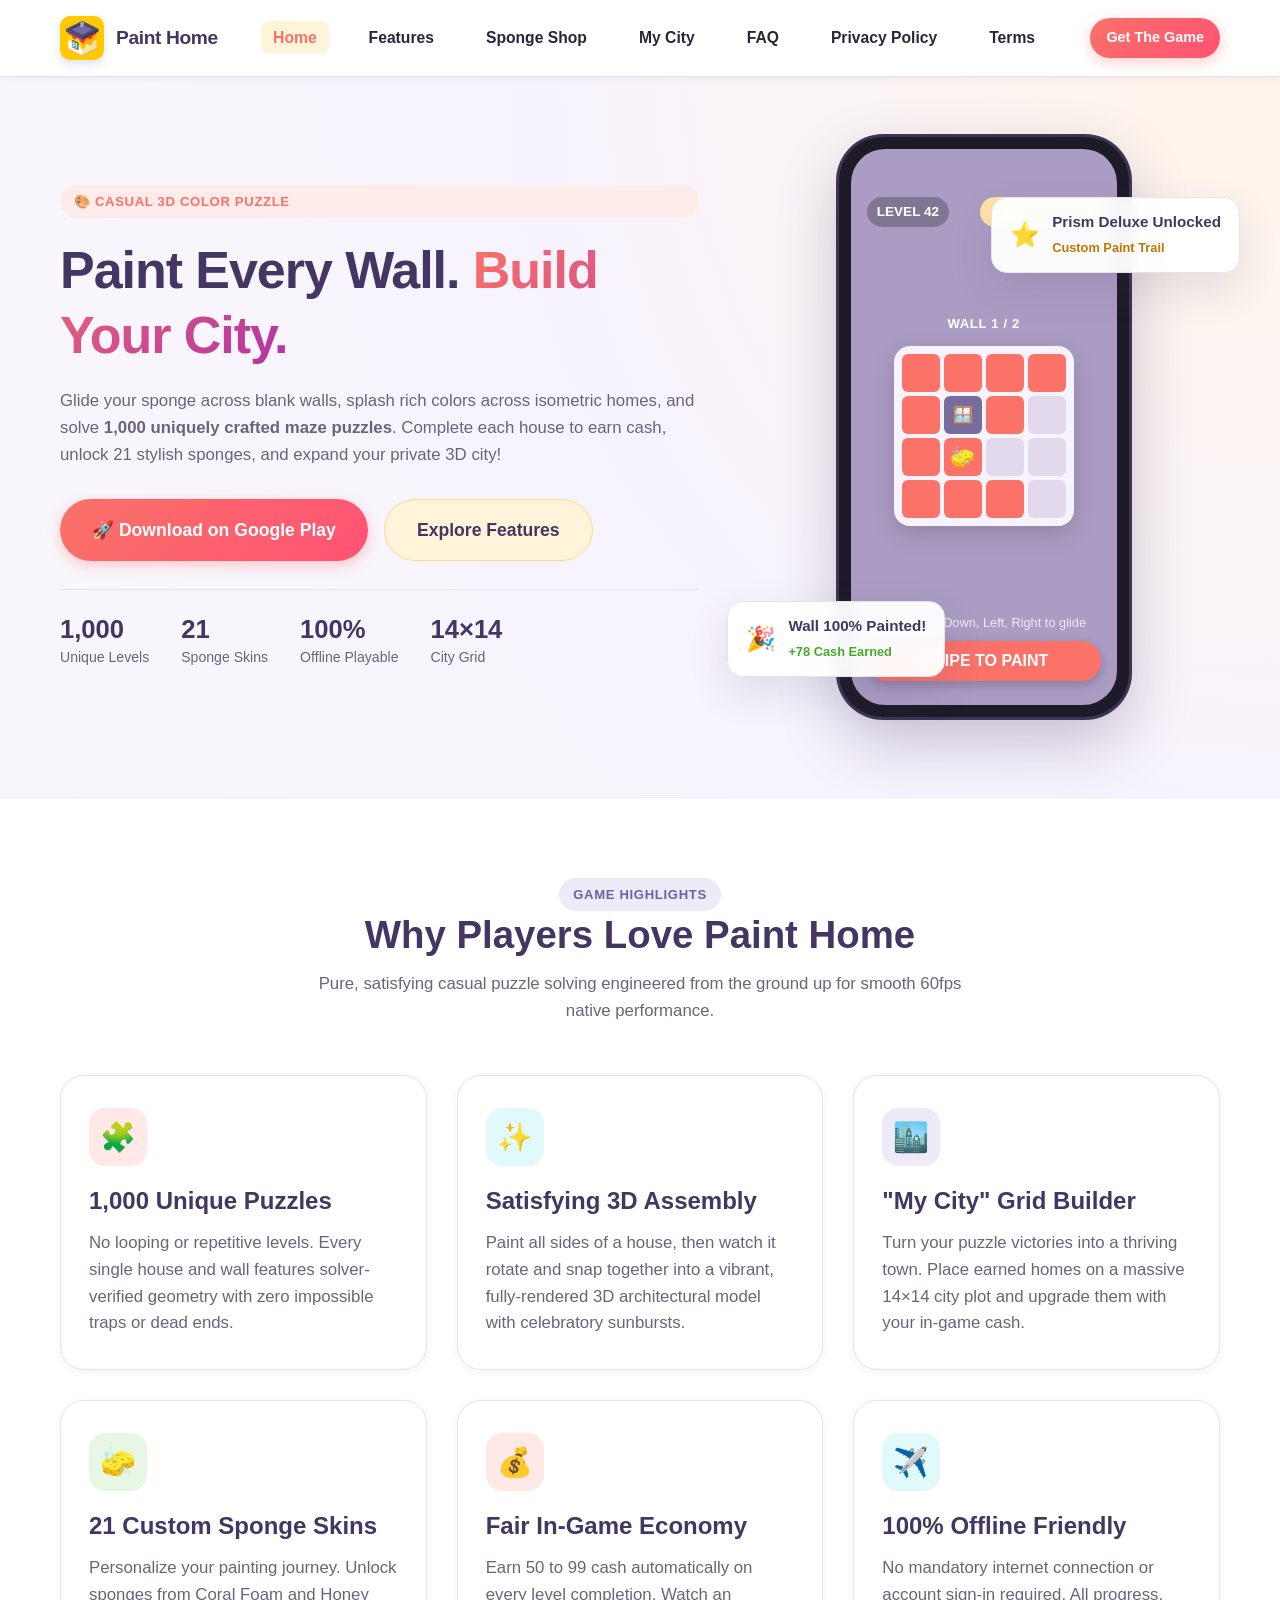
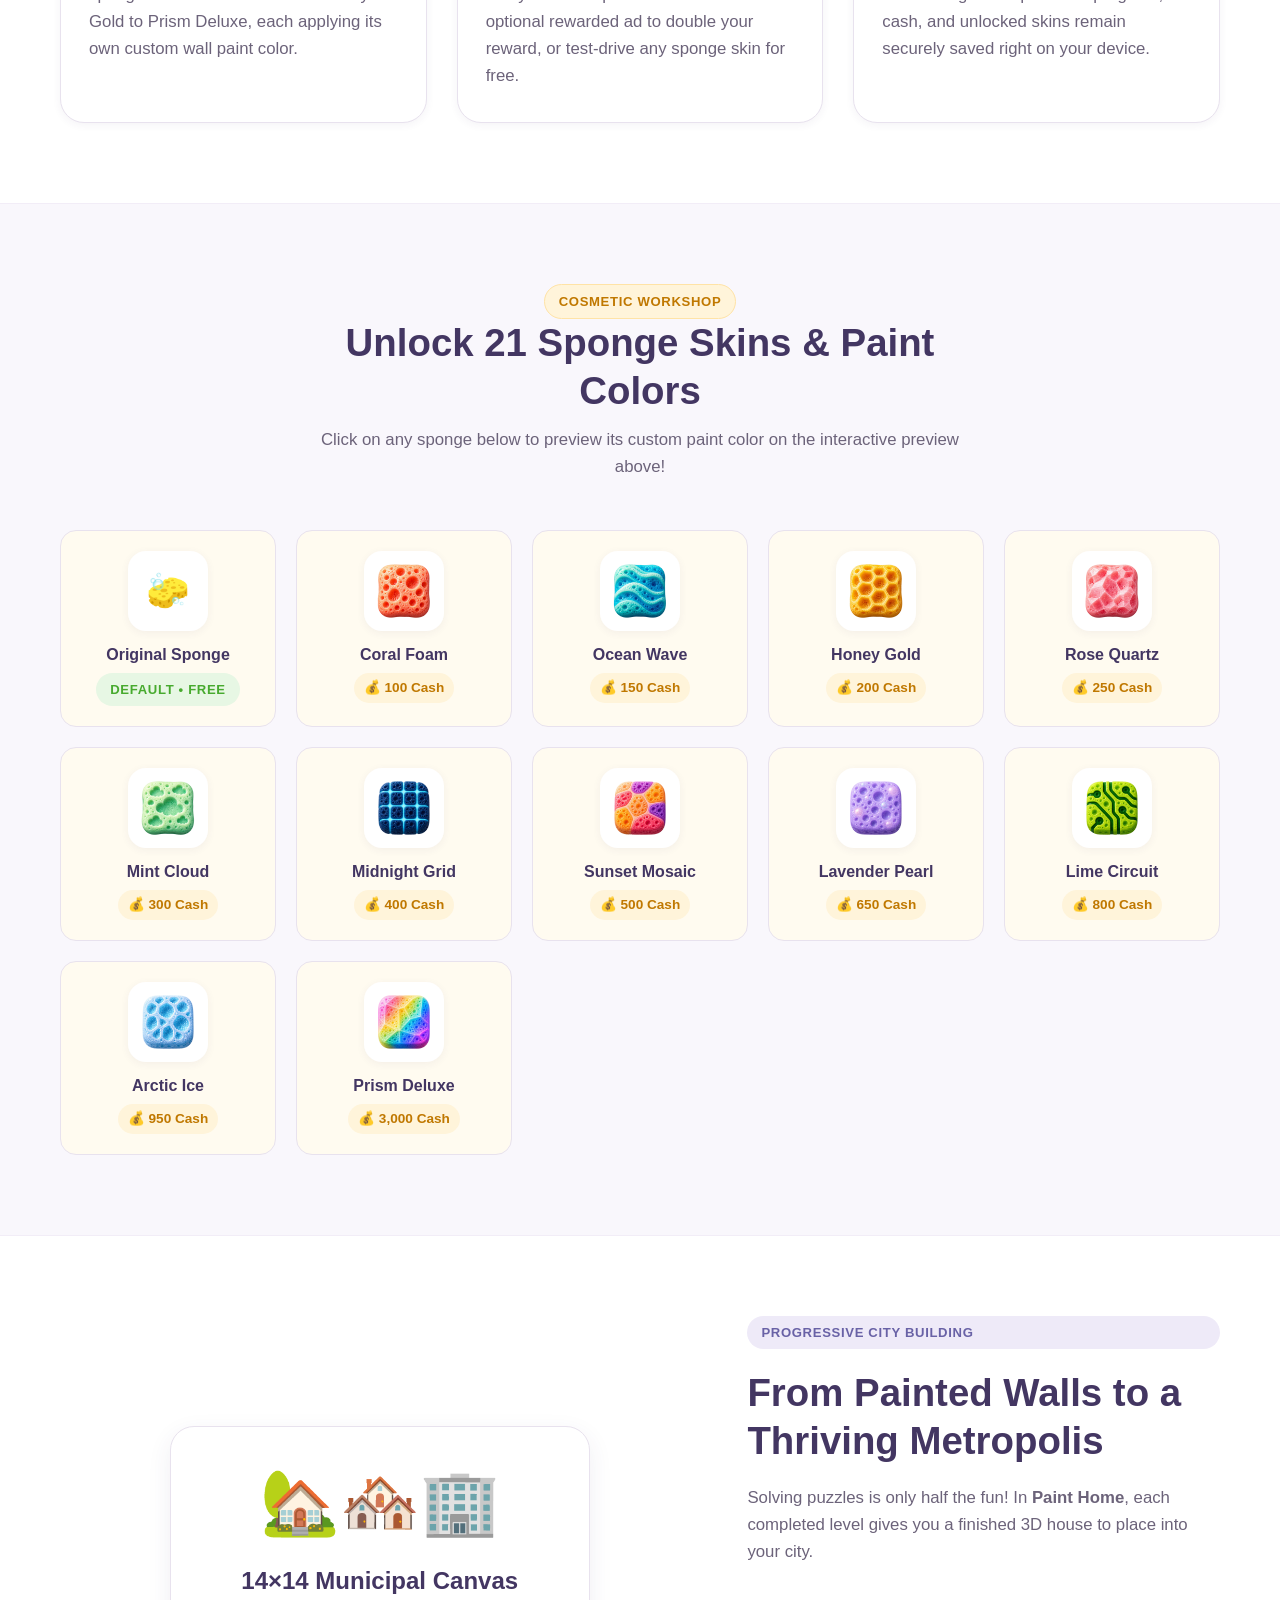
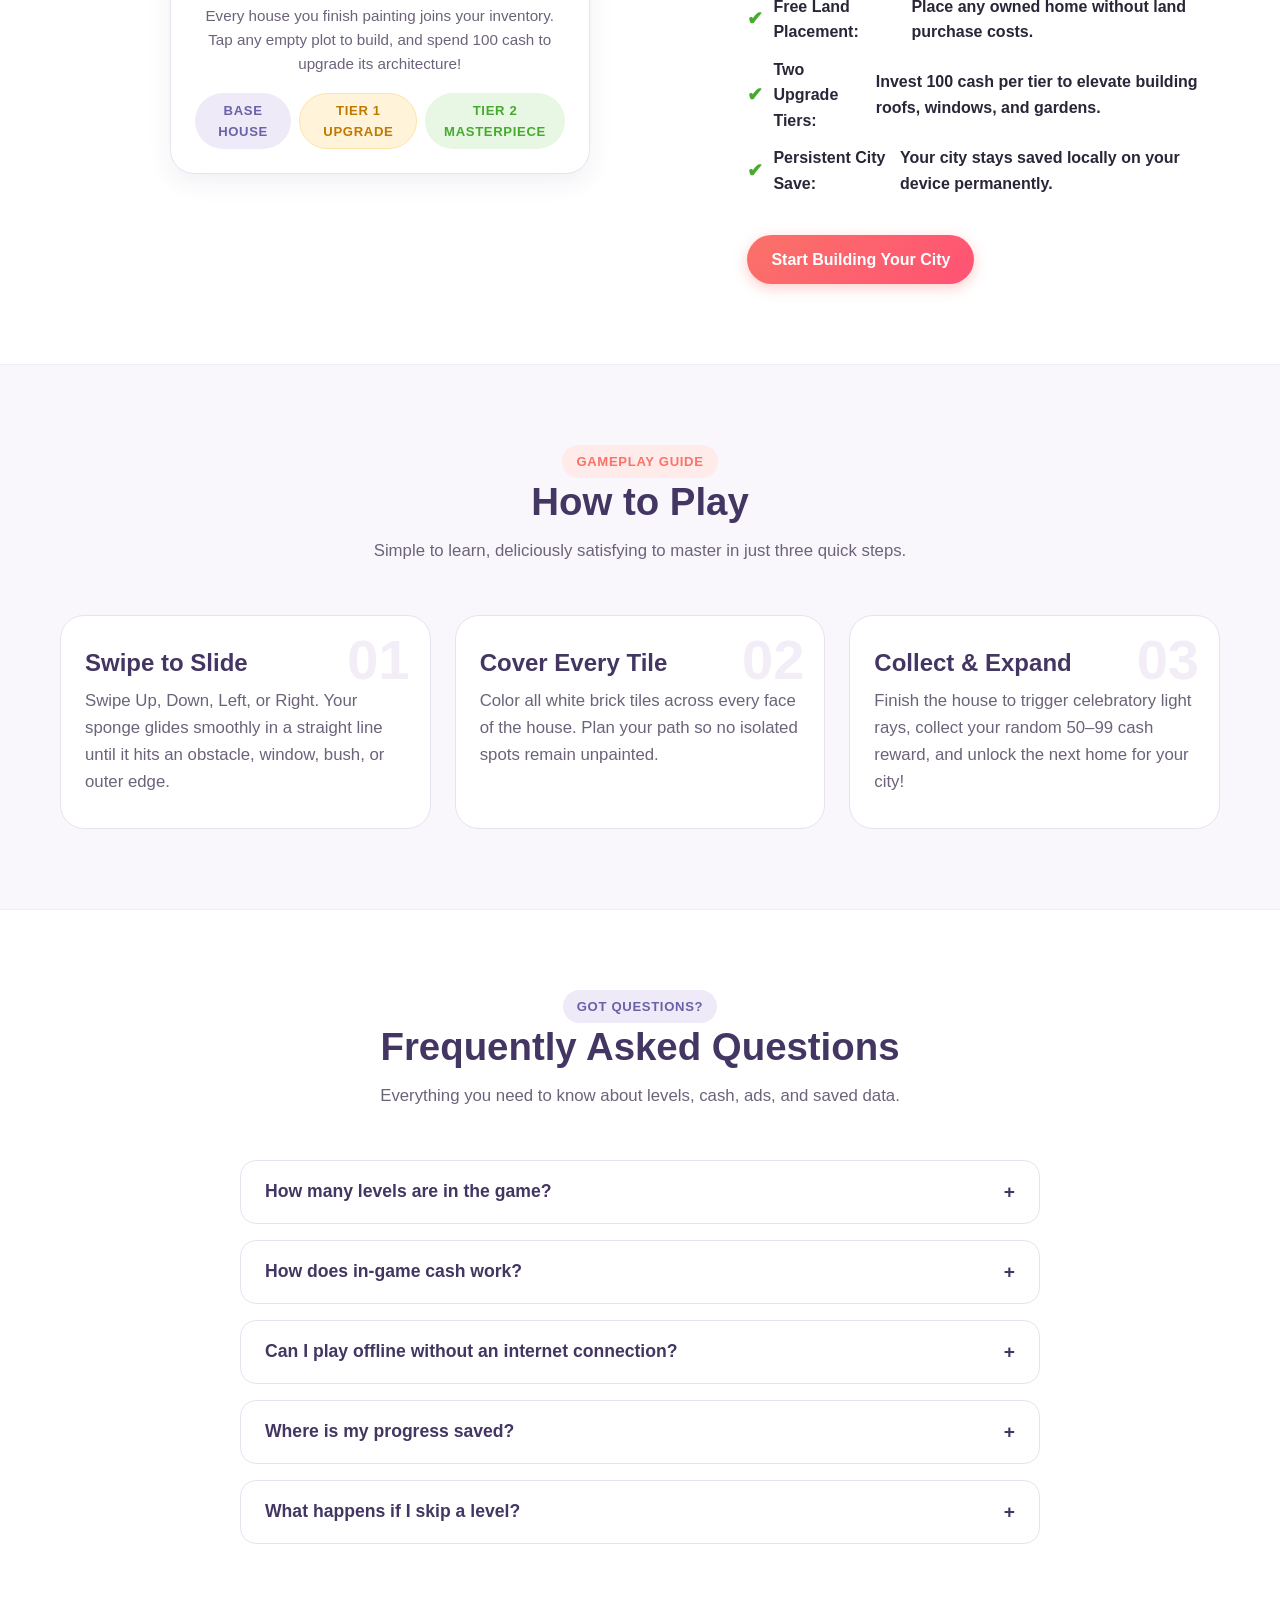
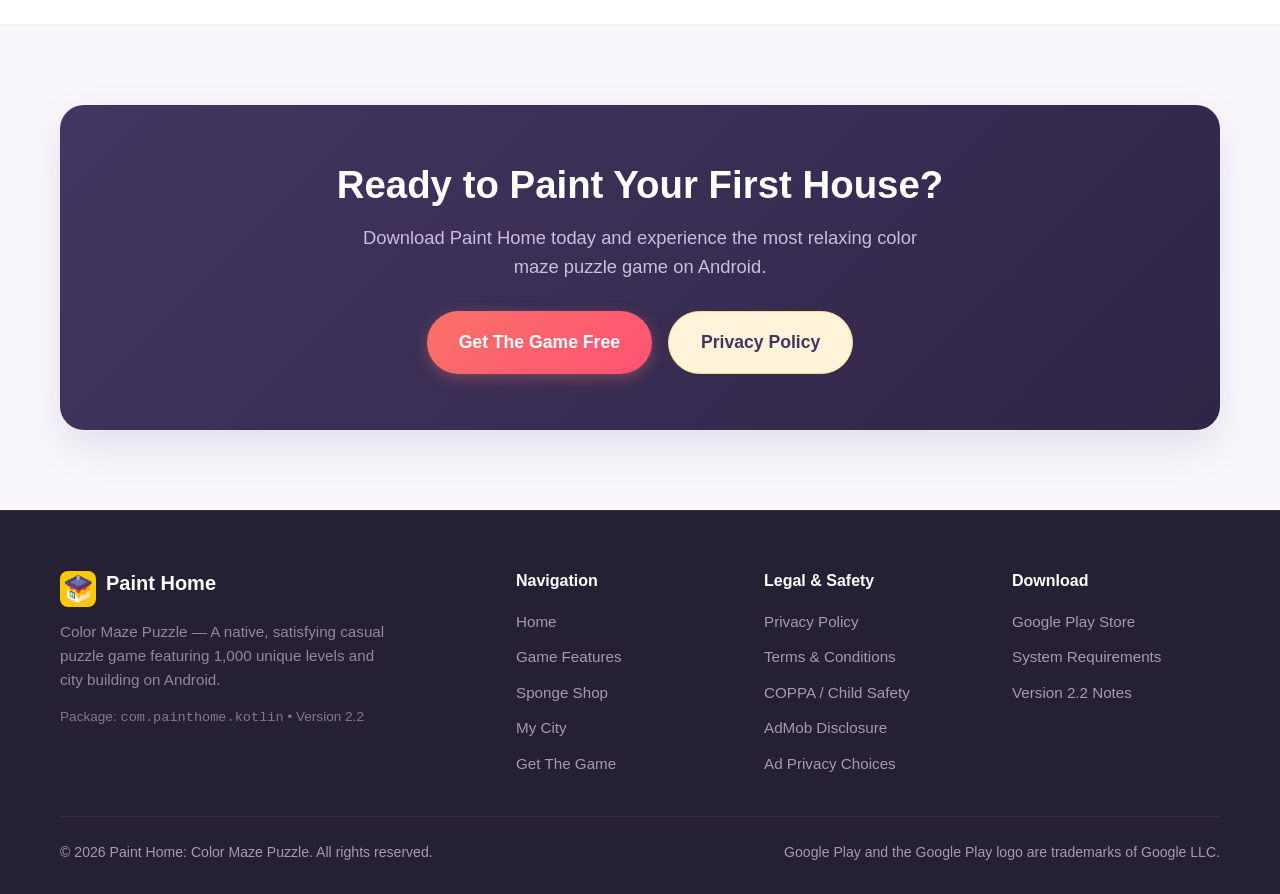
==== index.html @ 7f23748c "Initial commit: Paint Home game website and legal policies" ====
<!DOCTYPE html>
<html lang="en">
<head>
  <meta charset="UTF-8">
  <meta name="viewport" content="width=device-width, initial-scale=1.0">
  <title>Paint Home: Color Maze Puzzle — Official Game Website</title>
  <meta name="description" content="Slide your sponge, paint vibrant 3D houses, and build your dream city! Enjoy 1,000 unique levels, 21 sponge skins, and 100% offline casual puzzle gameplay.">
  <link rel="icon" type="image/png" href="assets/images/game_icon.png">
  <link rel="stylesheet" href="css/style.css">
</head>
<body>

  <!-- Site Navigation -->
  <header class="site-header">
    <div class="container">
      <nav class="navbar" aria-label="Main Navigation">
        <a href="index.html" class="nav-brand">
          <img src="assets/images/game_icon.png" alt="Paint Home Icon" width="44" height="44">
          <span>Paint Home</span>
        </a>

        <button class="menu-toggle" aria-label="Toggle navigation menu" aria-expanded="false">
          ☰
        </button>

        <ul class="nav-links">
          <li><a href="index.html" class="nav-link active">Home</a></li>
          <li><a href="#features" class="nav-link">Features</a></li>
          <li><a href="#sponges" class="nav-link">Sponge Shop</a></li>
          <li><a href="#city" class="nav-link">My City</a></li>
          <li><a href="#faq" class="nav-link">FAQ</a></li>
          <li><a href="privacy-policy.html" class="nav-link">Privacy Policy</a></li>
          <li><a href="terms.html" class="nav-link">Terms</a></li>
        </ul>

        <div class="nav-actions">
          <a href="get-the-game.html" class="btn btn-primary btn-sm">Get The Game</a>
        </div>
      </nav>
    </div>
  </header>

  <!-- Hero Section -->
  <section class="hero">
    <div class="container">
      <div class="hero-grid">
        <div class="hero-content">
          <div class="badge badge-primary">🎨 Casual 3D Color Puzzle</div>
          <h1>Paint Every Wall. <span class="highlight">Build Your City.</span></h1>
          <p>
            Glide your sponge across blank walls, splash rich colors across isometric homes, and solve 
            <strong>1,000 uniquely crafted maze puzzles</strong>. Complete each house to earn cash, unlock 21 stylish sponges, 
            and expand your private 3D city!
          </p>

          <div class="hero-cta">
            <a href="get-the-game.html" class="btn btn-primary btn-lg">
              <span>🚀 Download on Google Play</span>
            </a>
            <a href="#features" class="btn btn-secondary btn-lg">
              <span>Explore Features</span>
            </a>
          </div>

          <div class="hero-stats">
            <div class="stat-item">
              <h4>1,000</h4>
              <p>Unique Levels</p>
            </div>
            <div class="stat-item">
              <h4>21</h4>
              <p>Sponge Skins</p>
            </div>
            <div class="stat-item">
              <h4>100%</h4>
              <p>Offline Playable</p>
            </div>
            <div class="stat-item">
              <h4>14×14</h4>
              <p>City Grid</p>
            </div>
          </div>
        </div>

        <div class="hero-visual">
          <!-- Floating notification cards -->
          <div class="hero-card-floating card-float-1">
            <span style="font-size: 1.5rem;">🎉</span>
            <div>
              <strong style="font-size: 0.95rem; color: var(--accent-purple-dark); display: block;">Wall 100% Painted!</strong>
              <span style="font-size: 0.8rem; color: var(--accent-green); font-weight: 700;">+78 Cash Earned</span>
            </div>
          </div>

          <div class="hero-card-floating card-float-2">
            <span style="font-size: 1.5rem;">⭐</span>
            <div>
              <strong style="font-size: 0.95rem; color: var(--accent-purple-dark); display: block;">Prism Deluxe Unlocked</strong>
              <span style="font-size: 0.8rem; color: #c07800; font-weight: 700;">Custom Paint Trail</span>
            </div>
          </div>

          <!-- Phone Mockup with gameplay preview -->
          <div class="phone-mockup">
            <div class="phone-notch"></div>
            <div class="phone-screen">
              <div class="phone-header-ui">
                <span style="background: rgba(0,0,0,0.25); padding: 4px 10px; border-radius: 99px;">LEVEL 42</span>
                <span class="phone-cash-pill">💰 1,450 CASH</span>
              </div>

              <div class="phone-house-preview">
                <div style="font-size: 0.82rem; font-weight: 700; margin-bottom: 12px; letter-spacing: 0.05em;">WALL 1 / 2</div>
                <div class="phone-wall-grid">
                  <div class="phone-tile painted"></div>
                  <div class="phone-tile painted"></div>
                  <div class="phone-tile painted"></div>
                  <div class="phone-tile painted"></div>
                  
                  <div class="phone-tile painted"></div>
                  <div class="phone-tile prop-window"></div>
                  <div class="phone-tile painted"></div>
                  <div class="phone-tile"></div>
                  
                  <div class="phone-tile painted"></div>
                  <div class="phone-tile sponge-pos"></div>
                  <div class="phone-tile"></div>
                  <div class="phone-tile"></div>
                  
                  <div class="phone-tile painted"></div>
                  <div class="phone-tile painted"></div>
                  <div class="phone-tile painted"></div>
                  <div class="phone-tile"></div>
                </div>
              </div>

              <div style="width: 100%;">
                <div style="font-size: 0.8rem; color: #f0eaf7; margin-bottom: 8px;">Swipe Up, Down, Left, Right to glide</div>
                <div style="height: 40px; background: #fa7268; border-radius: 99px; display: flex; align-items: center; justify-content: center; font-weight: 800; box-shadow: 0 4px 12px rgba(0,0,0,0.2);">
                  SWIPE TO PAINT
                </div>
              </div>
            </div>
          </div>
        </div>
      </div>
    </div>
  </section>

  <!-- Features Section -->
  <section id="features" class="section section-alt">
    <div class="container">
      <div class="section-header">
        <div class="badge badge-purple">Game Highlights</div>
        <h2>Why Players Love Paint Home</h2>
        <p>Pure, satisfying casual puzzle solving engineered from the ground up for smooth 60fps native performance.</p>
      </div>

      <div class="features-grid">
        <div class="feature-card">
          <div class="feature-icon icon-orange">🧩</div>
          <h3>1,000 Unique Puzzles</h3>
          <p>
            No looping or repetitive levels. Every single house and wall features solver-verified geometry with zero impossible traps or dead ends.
          </p>
        </div>

        <div class="feature-card">
          <div class="feature-icon icon-cyan">✨</div>
          <h3>Satisfying 3D Assembly</h3>
          <p>
            Paint all sides of a house, then watch it rotate and snap together into a vibrant, fully-rendered 3D architectural model with celebratory sunbursts.
          </p>
        </div>

        <div class="feature-card">
          <div class="feature-icon icon-purple">🏙️</div>
          <h3>"My City" Grid Builder</h3>
          <p>
            Turn your puzzle victories into a thriving town. Place earned homes on a massive 14×14 city plot and upgrade them with your in-game cash.
          </p>
        </div>

        <div class="feature-card">
          <div class="feature-icon icon-green">🧽</div>
          <h3>21 Custom Sponge Skins</h3>
          <p>
            Personalize your painting journey. Unlock sponges from Coral Foam and Honey Gold to Prism Deluxe, each applying its own custom wall paint color.
          </p>
        </div>

        <div class="feature-card">
          <div class="feature-icon icon-orange">💰</div>
          <h3>Fair In-Game Economy</h3>
          <p>
            Earn 50 to 99 cash automatically on every level completion. Watch an optional rewarded ad to double your reward, or test-drive any sponge skin for free.
          </p>
        </div>

        <div class="feature-card">
          <div class="feature-icon icon-cyan">✈️</div>
          <h3>100% Offline Friendly</h3>
          <p>
            No mandatory internet connection or account sign-in required. All progress, cash, and unlocked skins remain securely saved right on your device.
          </p>
        </div>
      </div>
    </div>
  </section>

  <!-- Sponge Showcase Section -->
  <section id="sponges" class="section">
    <div class="container">
      <div class="section-header">
        <div class="badge badge-gold">Cosmetic Workshop</div>
        <h2>Unlock 21 Sponge Skins & Paint Colors</h2>
        <p>Click on any sponge below to preview its custom paint color on the interactive preview above!</p>
      </div>

      <div class="sponges-showcase">
        <div class="sponge-card" data-color="#fa7268">
          <div class="sponge-img-wrap">
            <span style="font-size: 2.2rem;">🧽</span>
          </div>
          <h4>Original Sponge</h4>
          <span class="badge badge-green">Default • Free</span>
        </div>

        <div class="sponge-card" data-color="#fa9870">
          <div class="sponge-img-wrap">
            <img src="assets/images/sponges/01-preview.png" alt="Coral Foam Preview" onerror="this.src='assets/images/sponges/01.png'">
          </div>
          <h4>Coral Foam</h4>
          <div class="sponge-price">💰 100 Cash</div>
        </div>

        <div class="sponge-card" data-color="#24c4cd">
          <div class="sponge-img-wrap">
            <img src="assets/images/sponges/02-preview.png" alt="Ocean Wave Preview" onerror="this.src='assets/images/sponges/02.png'">
          </div>
          <h4>Ocean Wave</h4>
          <div class="sponge-price">💰 150 Cash</div>
        </div>

        <div class="sponge-card" data-color="#f4ad1d">
          <div class="sponge-img-wrap">
            <img src="assets/images/sponges/03-preview.png" alt="Honey Gold Preview" onerror="this.src='assets/images/sponges/03.png'">
          </div>
          <h4>Honey Gold</h4>
          <div class="sponge-price">💰 200 Cash</div>
        </div>

        <div class="sponge-card" data-color="#f894a1">
          <div class="sponge-img-wrap">
            <img src="assets/images/sponges/04-preview.png" alt="Rose Quartz Preview" onerror="this.src='assets/images/sponges/04.png'">
          </div>
          <h4>Rose Quartz</h4>
          <div class="sponge-price">💰 250 Cash</div>
        </div>

        <div class="sponge-card" data-color="#b3e5ab">
          <div class="sponge-img-wrap">
            <img src="assets/images/sponges/05-preview.png" alt="Mint Cloud Preview" onerror="this.src='assets/images/sponges/05.png'">
          </div>
          <h4>Mint Cloud</h4>
          <div class="sponge-price">💰 300 Cash</div>
        </div>

        <div class="sponge-card" data-color="#0f5798">
          <div class="sponge-img-wrap">
            <img src="assets/images/sponges/06-preview.png" alt="Midnight Grid Preview" onerror="this.src='assets/images/sponges/06.png'">
          </div>
          <h4>Midnight Grid</h4>
          <div class="sponge-price">💰 400 Cash</div>
        </div>

        <div class="sponge-card" data-color="#fa984e">
          <div class="sponge-img-wrap">
            <img src="assets/images/sponges/07-preview.png" alt="Sunset Mosaic Preview" onerror="this.src='assets/images/sponges/07.png'">
          </div>
          <h4>Sunset Mosaic</h4>
          <div class="sponge-price">💰 500 Cash</div>
        </div>

        <div class="sponge-card" data-color="#c2a1f3">
          <div class="sponge-img-wrap">
            <img src="assets/images/sponges/08-preview.png" alt="Lavender Pearl Preview" onerror="this.src='assets/images/sponges/08.png'">
          </div>
          <h4>Lavender Pearl</h4>
          <div class="sponge-price">💰 650 Cash</div>
        </div>

        <div class="sponge-card" data-color="#a8d008">
          <div class="sponge-img-wrap">
            <img src="assets/images/sponges/09-preview.png" alt="Lime Circuit Preview" onerror="this.src='assets/images/sponges/09.png'">
          </div>
          <h4>Lime Circuit</h4>
          <div class="sponge-price">💰 800 Cash</div>
        </div>

        <div class="sponge-card" data-color="#94ccf4">
          <div class="sponge-img-wrap">
            <img src="assets/images/sponges/10-preview.png" alt="Arctic Ice Preview" onerror="this.src='assets/images/sponges/10.png'">
          </div>
          <h4>Arctic Ice</h4>
          <div class="sponge-price">💰 950 Cash</div>
        </div>

        <div class="sponge-card" data-color="#eed03b">
          <div class="sponge-img-wrap">
            <img src="assets/images/sponges/20-preview.png" alt="Prism Deluxe Preview" onerror="this.src='assets/images/sponges/20.png'">
          </div>
          <h4>Prism Deluxe</h4>
          <div class="sponge-price">💰 3,000 Cash</div>
        </div>
      </div>
    </div>
  </section>

  <!-- My City Section -->
  <section id="city" class="section section-alt">
    <div class="container">
      <div class="hero-grid">
        <div class="hero-visual">
          <div style="background: #fff; border: 1px solid var(--border); border-radius: var(--radius-lg); padding: 24px; box-shadow: var(--shadow-md); text-align: center; max-width: 420px; width: 100%;">
            <div style="font-size: 4rem; margin-bottom: 12px;">🏡🏘️🏢</div>
            <h3 style="margin-bottom: 8px;">14×14 Municipal Canvas</h3>
            <p style="font-size: 0.95rem;">Every house you finish painting joins your inventory. Tap any empty plot to build, and spend 100 cash to upgrade its architecture!</p>
            <div style="display: flex; justify-content: center; gap: 8px; margin-top: 16px;">
              <span class="badge badge-purple">Base House</span>
              <span class="badge badge-gold">Tier 1 Upgrade</span>
              <span class="badge badge-green">Tier 2 Masterpiece</span>
            </div>
          </div>
        </div>

        <div class="hero-content">
          <div class="badge badge-purple">Progressive City Building</div>
          <h2>From Painted Walls to a Thriving Metropolis</h2>
          <p>
            Solving puzzles is only half the fun! In <strong>Paint Home</strong>, each completed level gives you a finished 3D house to place into your city. 
          </p>
          <ul style="list-style: none; display: flex; flex-direction: column; gap: 12px; margin: 8px 0;">
            <li style="display: flex; align-items: center; gap: 10px; font-weight: 600;">
              <span style="color: var(--accent-green); font-size: 1.2rem;">✔</span> <strong>Free Land Placement:</strong> Place any owned home without land purchase costs.
            </li>
            <li style="display: flex; align-items: center; gap: 10px; font-weight: 600;">
              <span style="color: var(--accent-green); font-size: 1.2rem;">✔</span> <strong>Two Upgrade Tiers:</strong> Invest 100 cash per tier to elevate building roofs, windows, and gardens.
            </li>
            <li style="display: flex; align-items: center; gap: 10px; font-weight: 600;">
              <span style="color: var(--accent-green); font-size: 1.2rem;">✔</span> <strong>Persistent City Save:</strong> Your city stays saved locally on your device permanently.
            </li>
          </ul>
          <a href="get-the-game.html" class="btn btn-primary" style="align-self: flex-start; margin-top: 10px;">
            Start Building Your City
          </a>
        </div>
      </div>
    </div>
  </section>

  <!-- How to Play Section -->
  <section class="section">
    <div class="container">
      <div class="section-header">
        <div class="badge badge-primary">Gameplay Guide</div>
        <h2>How to Play</h2>
        <p>Simple to learn, deliciously satisfying to master in just three quick steps.</p>
      </div>

      <div class="steps-grid">
        <div class="step-card">
          <div class="step-num">01</div>
          <h3>Swipe to Slide</h3>
          <p>
            Swipe Up, Down, Left, or Right. Your sponge glides smoothly in a straight line until it hits an obstacle, window, bush, or outer edge.
          </p>
        </div>

        <div class="step-card">
          <div class="step-num">02</div>
          <h3>Cover Every Tile</h3>
          <p>
            Color all white brick tiles across every face of the house. Plan your path so no isolated spots remain unpainted.
          </p>
        </div>

        <div class="step-card">
          <div class="step-num">03</div>
          <h3>Collect & Expand</h3>
          <p>
            Finish the house to trigger celebratory light rays, collect your random 50–99 cash reward, and unlock the next home for your city!
          </p>
        </div>
      </div>
    </div>
  </section>

  <!-- FAQ Section -->
  <section id="faq" class="section section-alt">
    <div class="container">
      <div class="section-header">
        <div class="badge badge-purple">Got Questions?</div>
        <h2>Frequently Asked Questions</h2>
        <p>Everything you need to know about levels, cash, ads, and saved data.</p>
      </div>

      <div class="faq-list">
        <div class="faq-item">
          <button class="faq-question">
            <span>How many levels are in the game?</span>
            <span class="faq-icon">+</span>
          </button>
          <div class="faq-answer">
            <p>
              There are <strong>1,000 unique levels</strong>! Levels 1 through 25 are classic handcrafted puzzles, while levels 26 through 1,000 are solver-verified procedural campaign levels. No puzzle repeats, and every level is guaranteed 100% solvable.
            </p>
          </div>
        </div>

        <div class="faq-item">
          <button class="faq-question">
            <span>How does in-game cash work?</span>
            <span class="faq-icon">+</span>
          </button>
          <div class="faq-answer">
            <p>
              Each time you complete a house, you automatically receive a randomized reward between <strong>50 and 99 cash</strong>. You can optionally watch a rewarded video ad on the victory screen to double your earnings to 100–198 cash. Cash has no real-money value and is spent in the Sponge Shop or for City upgrades.
            </p>
          </div>
        </div>

        <div class="faq-item">
          <button class="faq-question">
            <span>Can I play offline without an internet connection?</span>
            <span class="faq-icon">+</span>
          </button>
          <div class="faq-answer">
            <p>
              Yes! All 1,000 levels, the City builder, and the Sponge shop are fully playable offline. If you are offline, ads will simply be unavailable, but normal gameplay and progression continue seamlessly.
            </p>
          </div>
        </div>

        <div class="faq-item">
          <button class="faq-question">
            <span>Where is my progress saved?</span>
            <span class="faq-icon">+</span>
          </button>
          <div class="faq-answer">
            <p>
              All game progress (completed levels, cash balance, owned sponge skins, city buildings) is stored 100% locally on your device in private app storage. No personal data or accounts are sent to external game servers.
            </p>
          </div>
        </div>

        <div class="faq-item">
          <button class="faq-question">
            <span>What happens if I skip a level?</span>
            <span class="faq-icon">+</span>
          </button>
          <div class="faq-answer">
            <p>
              If you choose to skip a tricky level by watching a rewarded ad, you will advance to the next level immediately. However, skipped levels award 0 cash and no building for your city.
            </p>
          </div>
        </div>
      </div>
    </div>
  </section>

  <!-- CTA Banner Section -->
  <section class="section">
    <div class="container">
      <div class="cta-banner">
        <h2>Ready to Paint Your First House?</h2>
        <p>Download Paint Home today and experience the most relaxing color maze puzzle game on Android.</p>
        <div class="btn-group">
          <a href="get-the-game.html" class="btn btn-primary btn-lg">
            <span>Get The Game Free</span>
          </a>
          <a href="privacy-policy.html" class="btn btn-secondary btn-lg">
            <span>Privacy Policy</span>
          </a>
        </div>
      </div>
    </div>
  </section>

  <!-- Site Footer -->
  <footer class="site-footer">
    <div class="container">
      <div class="footer-grid">
        <div class="footer-brand">
          <div style="display: flex; align-items: center; gap: 10px; margin-bottom: 12px;">
            <img src="assets/images/game_icon.png" alt="Paint Home Icon" width="36" height="36" style="border-radius: 8px;">
            <h3>Paint Home</h3>
          </div>
          <p>
            Color Maze Puzzle — A native, satisfying casual puzzle game featuring 1,000 unique levels and city building on Android.
          </p>
          <div style="margin-top: 14px; font-size: 0.85rem; color: #847796;">
            Package: <code>com.painthome.kotlin</code> • Version 2.2
          </div>
        </div>

        <div class="footer-col">
          <h4>Navigation</h4>
          <ul class="footer-links">
            <li><a href="index.html">Home</a></li>
            <li><a href="#features">Game Features</a></li>
            <li><a href="#sponges">Sponge Shop</a></li>
            <li><a href="#city">My City</a></li>
            <li><a href="get-the-game.html">Get The Game</a></li>
          </ul>
        </div>

        <div class="footer-col">
          <h4>Legal & Safety</h4>
          <ul class="footer-links">
            <li><a href="privacy-policy.html">Privacy Policy</a></li>
            <li><a href="terms.html">Terms & Conditions</a></li>
            <li><a href="privacy-policy.html#coppa">COPPA / Child Safety</a></li>
            <li><a href="privacy-policy.html#advertising">AdMob Disclosure</a></li>
            <li><a href="privacy-policy.html#user-choices">Ad Privacy Choices</a></li>
          </ul>
        </div>

        <div class="footer-col">
          <h4>Download</h4>
          <ul class="footer-links">
            <li><a href="get-the-game.html">Google Play Store</a></li>
            <li><a href="get-the-game.html#specs">System Requirements</a></li>
            <li><a href="get-the-game.html#changelog">Version 2.2 Notes</a></li>
          </ul>
        </div>
      </div>

      <div class="footer-bottom">
        <div>
          &copy; <span class="current-year">2026</span> Paint Home: Color Maze Puzzle. All rights reserved.
        </div>
        <div>
          Google Play and the Google Play logo are trademarks of Google LLC.
        </div>
      </div>
    </div>
  </footer>

  <script src="js/main.js"></script>
</body>
</html>
---- css/style.css ----
/* ==========================================================================
   Paint Home: Color Maze Puzzle - Official Website Stylesheet
   Modern, Mobile-First, Highly Responsive Design
   ========================================================================== */

:root {
  --primary: #fa7268;
  --primary-dark: #e05349;
  --primary-light: #ff8e85;
  --accent-blue: #24c4cd;
  --accent-purple: #6962a6;
  --accent-purple-dark: #433662;
  --accent-gold: #f4ad1d;
  --accent-green: #47aa2e;
  --accent-green-dark: #277a24;
  --bg-main: #f9f7fc;
  --bg-card: #ffffff;
  --bg-card-alt: #fffbf0;
  --bg-highlight: #fff4da;
  --text-main: #2b2538;
  --text-muted: #6c637a;
  --text-light: #948b9f;
  --border: #e8e2ee;
  --border-light: #f2edf7;
  --shadow-sm: 0 2px 8px rgba(67, 54, 98, 0.06);
  --shadow-md: 0 8px 24px rgba(67, 54, 98, 0.08);
  --shadow-lg: 0 16px 40px rgba(67, 54, 98, 0.12);
  --radius-sm: 8px;
  --radius-md: 16px;
  --radius-lg: 24px;
  --radius-full: 9999px;
  --transition: all 0.25s cubic-bezier(0.16, 1, 0.3, 1);
  --container-max: 1200px;
}

/* Reset & Box Sizing */
*, *::before, *::after {
  box-sizing: border-box;
  margin: 0;
  padding: 0;
}

html {
  font-family: -apple-system, BlinkMacSystemFont, "Segoe UI", Roboto, "Helvetica Neue", Arial, sans-serif;
  color: var(--text-main);
  background-color: var(--bg-main);
  line-height: 1.6;
  scroll-behavior: smooth;
  -webkit-font-smoothing: antialiased;
}

body {
  min-height: 100vh;
  display: flex;
  flex-direction: column;
  overflow-x: hidden;
}

img {
  max-width: 100%;
  height: auto;
  display: block;
}

a {
  color: var(--primary);
  text-decoration: none;
  transition: var(--transition);
}

a:hover {
  color: var(--primary-dark);
}

/* Typography */
h1, h2, h3, h4 {
  color: var(--accent-purple-dark);
  font-weight: 800;
  line-height: 1.25;
}

h1 { font-size: clamp(2rem, 5vw, 3.25rem); }
h2 { font-size: clamp(1.6rem, 3.5vw, 2.4rem); }
h3 { font-size: clamp(1.2rem, 2.5vw, 1.5rem); }

p {
  color: var(--text-muted);
  font-size: 1.05rem;
}

.container {
  width: 100%;
  max-width: var(--container-max);
  margin-left: auto;
  margin-right: auto;
  padding-left: 20px;
  padding-right: 20px;
}

/* Header & Navbar */
.site-header {
  position: sticky;
  top: 0;
  z-index: 1000;
  background: rgba(255, 255, 255, 0.94);
  backdrop-filter: blur(12px);
  border-bottom: 1px solid var(--border);
  box-shadow: var(--shadow-sm);
  transition: var(--transition);
}

.navbar {
  display: flex;
  align-items: center;
  justify-content: space-between;
  height: 76px;
}

.nav-brand {
  display: flex;
  align-items: center;
  gap: 12px;
  color: var(--accent-purple-dark);
  font-weight: 800;
  font-size: 1.2rem;
  letter-spacing: -0.02em;
}

.nav-brand img {
  width: 44px;
  height: 44px;
  border-radius: 10px;
  box-shadow: 0 4px 10px rgba(105, 98, 166, 0.2);
}

.nav-links {
  display: flex;
  align-items: center;
  gap: 28px;
  list-style: none;
}

.nav-link {
  color: var(--text-main);
  font-weight: 600;
  font-size: 0.98rem;
  padding: 8px 12px;
  border-radius: var(--radius-sm);
}

.nav-link:hover, .nav-link.active {
  color: var(--primary);
  background: var(--bg-highlight);
}

.nav-actions {
  display: flex;
  align-items: center;
  gap: 14px;
}

.menu-toggle {
  display: none;
  background: none;
  border: none;
  font-size: 1.6rem;
  color: var(--accent-purple-dark);
  cursor: pointer;
  padding: 6px;
}

/* Buttons */
.btn {
  display: inline-flex;
  align-items: center;
  justify-content: center;
  gap: 8px;
  font-weight: 700;
  padding: 12px 24px;
  border-radius: var(--radius-full);
  font-size: 1rem;
  cursor: pointer;
  border: none;
  text-align: center;
  transition: var(--transition);
}

.btn-primary {
  background: linear-gradient(135deg, var(--primary) 0%, #ff5274 100%);
  color: #fff !important;
  box-shadow: 0 4px 14px rgba(250, 114, 104, 0.35);
}

.btn-primary:hover {
  transform: translateY(-2px);
  box-shadow: 0 6px 20px rgba(250, 114, 104, 0.45);
}

.btn-secondary {
  background: var(--bg-highlight);
  color: var(--accent-purple-dark) !important;
  border: 1px solid #ffd88a;
}

.btn-secondary:hover {
  background: #ffe3a6;
  transform: translateY(-2px);
}

.btn-green {
  background: linear-gradient(135deg, var(--accent-green) 0%, #308520 100%);
  color: #fff !important;
  box-shadow: 0 4px 14px rgba(71, 170, 46, 0.35);
}

.btn-green:hover {
  transform: translateY(-2px);
  box-shadow: 0 6px 20px rgba(71, 170, 46, 0.45);
}

.btn-outline {
  background: transparent;
  color: var(--accent-purple-dark) !important;
  border: 2px solid var(--border);
}

.btn-outline:hover {
  border-color: var(--accent-purple);
  background: #fff;
  transform: translateY(-2px);
}

.btn-sm {
  padding: 8px 16px;
  font-size: 0.9rem;
}

.btn-lg {
  padding: 16px 32px;
  font-size: 1.1rem;
}

/* Badges */
.badge {
  display: inline-flex;
  align-items: center;
  gap: 6px;
  padding: 6px 14px;
  border-radius: var(--radius-full);
  font-size: 0.82rem;
  font-weight: 700;
  text-transform: uppercase;
  letter-spacing: 0.05em;
}

.badge-primary {
  background: #ffebe9;
  color: var(--primary);
}

.badge-purple {
  background: #eeeaf8;
  color: var(--accent-purple);
}

.badge-green {
  background: #e7f7e4;
  color: var(--accent-green);
}

.badge-gold {
  background: var(--bg-highlight);
  color: #c07800;
  border: 1px solid #ffe3a6;
}

/* Hero Section */
.hero {
  position: relative;
  padding: 60px 0 80px;
  background: radial-gradient(circle at top right, #fff4e8 0%, #f7f3fd 50%, var(--bg-main) 100%);
  overflow: hidden;
}

.hero-grid {
  display: grid;
  grid-template-columns: 1.15fr 0.85fr;
  align-items: center;
  gap: 48px;
}

.hero-content {
  display: flex;
  flex-direction: column;
  gap: 20px;
}

.hero-content h1 {
  letter-spacing: -0.02em;
}

.hero-content .highlight {
  background: linear-gradient(135deg, var(--primary) 0%, #b233a5 100%);
  -webkit-background-clip: text;
  -webkit-text-fill-color: transparent;
}

.hero-cta {
  display: flex;
  flex-wrap: wrap;
  gap: 16px;
  margin-top: 10px;
}

.hero-stats {
  display: flex;
  gap: 32px;
  padding-top: 24px;
  border-top: 1px solid var(--border);
  margin-top: 8px;
}

.stat-item h4 {
  font-size: 1.6rem;
  color: var(--accent-purple-dark);
}

.stat-item p {
  font-size: 0.88rem;
}

.hero-visual {
  position: relative;
  display: flex;
  justify-content: center;
  align-items: center;
}

.phone-mockup {
  position: relative;
  width: 290px;
  height: 580px;
  background: #1e1b29;
  border-radius: 44px;
  padding: 12px;
  box-shadow: 0 24px 60px rgba(67, 54, 98, 0.28), 0 0 0 3px #3d3553;
}

.phone-screen {
  width: 100%;
  height: 100%;
  background: #ab9cc3;
  border-radius: 34px;
  overflow: hidden;
  position: relative;
  display: flex;
  flex-direction: column;
  align-items: center;
  justify-content: space-between;
  padding: 24px 16px;
  color: #fff;
  text-align: center;
}

.phone-notch {
  position: absolute;
  top: 12px;
  left: 50%;
  transform: translateX(-50%);
  width: 90px;
  height: 20px;
  background: #1e1b29;
  border-radius: var(--radius-full);
}

.phone-header-ui {
  margin-top: 24px;
  width: 100%;
  display: flex;
  justify-content: space-between;
  align-items: center;
  font-size: 0.85rem;
  font-weight: 700;
}

.phone-cash-pill {
  background: #ffe3a6;
  color: #5e4612;
  padding: 4px 12px;
  border-radius: var(--radius-full);
  display: flex;
  align-items: center;
  gap: 6px;
}

.phone-house-preview {
  margin: auto 0;
  width: 100%;
  display: flex;
  flex-direction: column;
  align-items: center;
}

.phone-wall-grid {
  display: grid;
  grid-template-columns: repeat(4, 38px);
  grid-template-rows: repeat(4, 38px);
  gap: 4px;
  background: #f7f3fd;
  padding: 8px;
  border-radius: 16px;
  box-shadow: 0 8px 24px rgba(0,0,0,0.15);
}

.phone-tile {
  background: #e2daec;
  border-radius: 6px;
  position: relative;
}

.phone-tile.painted {
  background: #fa7268;
}

.phone-tile.prop-window {
  background: #766d9c;
  display: flex;
  align-items: center;
  justify-content: center;
}

.phone-tile.prop-window::after {
  content: "🪟";
  font-size: 16px;
}

.phone-tile.sponge-pos {
  background: #fa7268;
  display: flex;
  align-items: center;
  justify-content: center;
}

.phone-tile.sponge-pos::after {
  content: "🧽";
  font-size: 20px;
}

.hero-card-floating {
  position: absolute;
  background: rgba(255, 255, 255, 0.95);
  backdrop-filter: blur(8px);
  border-radius: var(--radius-md);
  padding: 12px 18px;
  box-shadow: var(--shadow-lg);
  border: 1px solid var(--border);
  display: flex;
  align-items: center;
  gap: 12px;
  z-index: 10;
  animation: float 4s ease-in-out infinite alternate;
}

.card-float-1 {
  bottom: 40px;
  left: -20px;
}

.card-float-2 {
  top: 60px;
  right: -20px;
  animation-delay: -2s;
}

@keyframes float {
  0% { transform: translateY(0); }
  100% { transform: translateY(-12px); }
}

/* Feature Showcase Grid */
.section {
  padding: 80px 0;
}

.section-alt {
  background: #fff;
  border-top: 1px solid var(--border-light);
  border-bottom: 1px solid var(--border-light);
}

.section-header {
  text-align: center;
  max-width: 680px;
  margin: 0 auto 50px;
}

.section-header p {
  margin-top: 12px;
}

.features-grid {
  display: grid;
  grid-template-columns: repeat(auto-fit, minmax(320px, 1fr));
  gap: 30px;
}

.feature-card {
  background: var(--bg-card);
  padding: 32px 28px;
  border-radius: var(--radius-lg);
  border: 1px solid var(--border);
  box-shadow: var(--shadow-sm);
  transition: var(--transition);
  display: flex;
  flex-direction: column;
  gap: 14px;
}

.feature-card:hover {
  transform: translateY(-6px);
  box-shadow: var(--shadow-lg);
  border-color: #ffd88a;
}

.feature-icon {
  width: 58px;
  height: 58px;
  border-radius: 16px;
  display: flex;
  align-items: center;
  justify-content: center;
  font-size: 1.8rem;
  margin-bottom: 6px;
}

.icon-orange { background: #ffe9e6; color: var(--primary); }
.icon-cyan { background: #e0f9fb; color: var(--accent-blue); }
.icon-purple { background: #efeaf7; color: var(--accent-purple); }
.icon-green { background: #e7f7e4; color: var(--accent-green); }

/* Sponge Showcase */
.sponges-showcase {
  display: grid;
  grid-template-columns: repeat(auto-fill, minmax(210px, 1fr));
  gap: 20px;
  margin-top: 36px;
}

.sponge-card {
  background: var(--bg-card-alt);
  border: 1px solid var(--border);
  border-radius: var(--radius-md);
  padding: 20px;
  text-align: center;
  transition: var(--transition);
  display: flex;
  flex-direction: column;
  align-items: center;
  gap: 8px;
}

.sponge-card:hover {
  transform: translateY(-4px);
  box-shadow: var(--shadow-md);
  border-color: var(--primary);
  background: #fff;
}

.sponge-img-wrap {
  width: 80px;
  height: 80px;
  border-radius: 18px;
  display: flex;
  align-items: center;
  justify-content: center;
  margin-bottom: 6px;
  background: #fff;
  box-shadow: var(--shadow-sm);
}

.sponge-img-wrap img {
  width: 54px;
  height: 54px;
  object-fit: contain;
}

.sponge-price {
  display: inline-flex;
  align-items: center;
  gap: 4px;
  font-weight: 700;
  color: #c07800;
  background: var(--bg-highlight);
  padding: 4px 10px;
  border-radius: var(--radius-full);
  font-size: 0.85rem;
}

/* How to Play Steps */
.steps-grid {
  display: grid;
  grid-template-columns: repeat(auto-fit, minmax(280px, 1fr));
  gap: 24px;
  margin-top: 40px;
}

.step-card {
  background: var(--bg-card);
  border: 1px solid var(--border);
  border-radius: var(--radius-lg);
  padding: 32px 24px;
  position: relative;
  overflow: hidden;
}

.step-num {
  position: absolute;
  top: 16px;
  right: 20px;
  font-size: 3.5rem;
  font-weight: 900;
  color: var(--border-light);
  line-height: 1;
}

.step-card h3 {
  margin-bottom: 10px;
}

/* FAQ Accordion */
.faq-list {
  max-width: 800px;
  margin: 0 auto;
  display: flex;
  flex-direction: column;
  gap: 16px;
}

.faq-item {
  background: var(--bg-card);
  border: 1px solid var(--border);
  border-radius: var(--radius-md);
  overflow: hidden;
  transition: var(--transition);
}

.faq-question {
  width: 100%;
  padding: 20px 24px;
  background: none;
  border: none;
  text-align: left;
  font-size: 1.1rem;
  font-weight: 700;
  color: var(--accent-purple-dark);
  cursor: pointer;
  display: flex;
  justify-content: space-between;
  align-items: center;
}

.faq-icon {
  font-size: 1.2rem;
  transition: transform 0.25s ease;
}

.faq-item.open .faq-icon {
  transform: rotate(45deg);
}

.faq-answer {
  padding: 0 24px 20px;
  display: none;
  border-top: 1px solid var(--border-light);
  padding-top: 16px;
}

.faq-item.open .faq-answer {
  display: block;
}

/* CTA Banner */
.cta-banner {
  background: linear-gradient(135deg, var(--accent-purple-dark) 0%, #2f2545 100%);
  color: #fff;
  border-radius: var(--radius-lg);
  padding: 56px 40px;
  text-align: center;
  position: relative;
  overflow: hidden;
  box-shadow: var(--shadow-lg);
}

.cta-banner h2 {
  color: #fff;
  margin-bottom: 14px;
}

.cta-banner p {
  color: #cbbddb;
  max-width: 600px;
  margin: 0 auto 30px;
  font-size: 1.15rem;
}

.cta-banner .btn-group {
  display: flex;
  justify-content: center;
  flex-wrap: wrap;
  gap: 16px;
}

/* Legal Pages (Privacy Policy & Terms) */
.legal-wrapper {
  padding: 50px 0 80px;
}

.legal-header {
  background: var(--bg-card);
  border: 1px solid var(--border);
  border-radius: var(--radius-lg);
  padding: 40px;
  margin-bottom: 32px;
  box-shadow: var(--shadow-sm);
}

.legal-header h1 {
  margin-bottom: 12px;
}

.legal-meta {
  display: flex;
  flex-wrap: wrap;
  gap: 16px;
  color: var(--text-muted);
  font-size: 0.95rem;
  margin-top: 8px;
}

.legal-content {
  background: var(--bg-card);
  border: 1px solid var(--border);
  border-radius: var(--radius-lg);
  padding: 48px;
  box-shadow: var(--shadow-sm);
}

.legal-section {
  margin-bottom: 36px;
}

.legal-section:last-child {
  margin-bottom: 0;
}

.legal-section h2 {
  font-size: 1.45rem;
  margin-bottom: 14px;
  padding-bottom: 8px;
  border-bottom: 2px solid var(--border-light);
}

.legal-section h3 {
  font-size: 1.15rem;
  margin: 18px 0 8px;
}

.legal-section p {
  margin-bottom: 14px;
  line-height: 1.7;
}

.legal-section ul, .legal-section ol {
  margin-left: 24px;
  margin-bottom: 16px;
  color: var(--text-muted);
}

.legal-section li {
  margin-bottom: 8px;
  line-height: 1.6;
}

.policy-callout {
  background: var(--bg-highlight);
  border-left: 4px solid var(--accent-gold);
  padding: 16px 20px;
  border-radius: 0 var(--radius-sm) var(--radius-sm) 0;
  margin: 20px 0;
}

.policy-callout p {
  color: #554425;
  margin: 0;
  font-weight: 500;
}

/* Download / Get The Game Page */
.download-hero {
  padding: 60px 0;
  text-align: center;
}

.download-card-main {
  background: var(--bg-card);
  border: 1px solid var(--border);
  border-radius: var(--radius-lg);
  padding: 48px 36px;
  max-width: 760px;
  margin: 0 auto;
  box-shadow: var(--shadow-md);
  text-align: center;
}

.app-icon-lg {
  width: 96px;
  height: 96px;
  border-radius: 22px;
  margin: 0 auto 20px;
  box-shadow: 0 10px 24px rgba(67, 54, 98, 0.2);
}

.specs-grid {
  display: grid;
  grid-template-columns: repeat(auto-fit, minmax(200px, 1fr));
  gap: 16px;
  margin: 32px 0;
  text-align: left;
}

.spec-box {
  background: var(--bg-main);
  padding: 16px;
  border-radius: var(--radius-md);
  border: 1px solid var(--border-light);
}

.spec-box span {
  display: block;
  font-size: 0.8rem;
  color: var(--text-light);
  text-transform: uppercase;
  font-weight: 700;
}

.spec-box strong {
  font-size: 1.05rem;
  color: var(--accent-purple-dark);
}

/* Footer */
.site-footer {
  margin-top: auto;
  background: #252033;
  color: #a49bb3;
  padding: 60px 0 30px;
  border-top: 1px solid #362e47;
}

.footer-grid {
  display: grid;
  grid-template-columns: 2fr 1fr 1fr 1fr;
  gap: 40px;
  margin-bottom: 40px;
}

.footer-brand h3 {
  color: #fff;
  margin-bottom: 12px;
  font-size: 1.25rem;
}

.footer-brand p {
  color: #9287a1;
  font-size: 0.95rem;
  max-width: 340px;
}

.footer-col h4 {
  color: #fff;
  font-size: 1rem;
  margin-bottom: 18px;
}

.footer-links {
  list-style: none;
  display: flex;
  flex-direction: column;
  gap: 10px;
}

.footer-links a {
  color: #a49bb3;
  font-size: 0.95rem;
}

.footer-links a:hover {
  color: var(--primary-light);
}

.footer-bottom {
  padding-top: 24px;
  border-top: 1px solid #362e47;
  display: flex;
  justify-content: space-between;
  align-items: center;
  flex-wrap: wrap;
  gap: 16px;
  font-size: 0.88rem;
}

/* Responsive Navigation & Breakpoints */
@media (max-width: 992px) {
  .hero-grid {
    grid-template-columns: 1fr;
    text-align: center;
  }
  .hero-content {
    align-items: center;
  }
  .hero-stats {
    justify-content: center;
  }
  .footer-grid {
    grid-template-columns: 1fr 1fr;
  }
}

@media (max-width: 768px) {
  .navbar {
    height: 68px;
  }
  .menu-toggle {
    display: block;
  }
  .nav-links {
    position: fixed;
    top: 68px;
    left: 0;
    right: 0;
    background: #fff;
    flex-direction: column;
    padding: 24px;
    gap: 16px;
    border-bottom: 1px solid var(--border);
    box-shadow: var(--shadow-lg);
    transform: translateY(-150%);
    transition: transform 0.3s ease;
    z-index: 999;
  }
  .nav-links.active {
    transform: translateY(0);
  }
  .nav-actions {
    display: none;
  }
  .legal-content, .legal-header {
    padding: 24px 20px;
  }
  .cta-banner {
    padding: 36px 20px;
  }
  .footer-grid {
    grid-template-columns: 1fr;
    gap: 30px;
  }
}
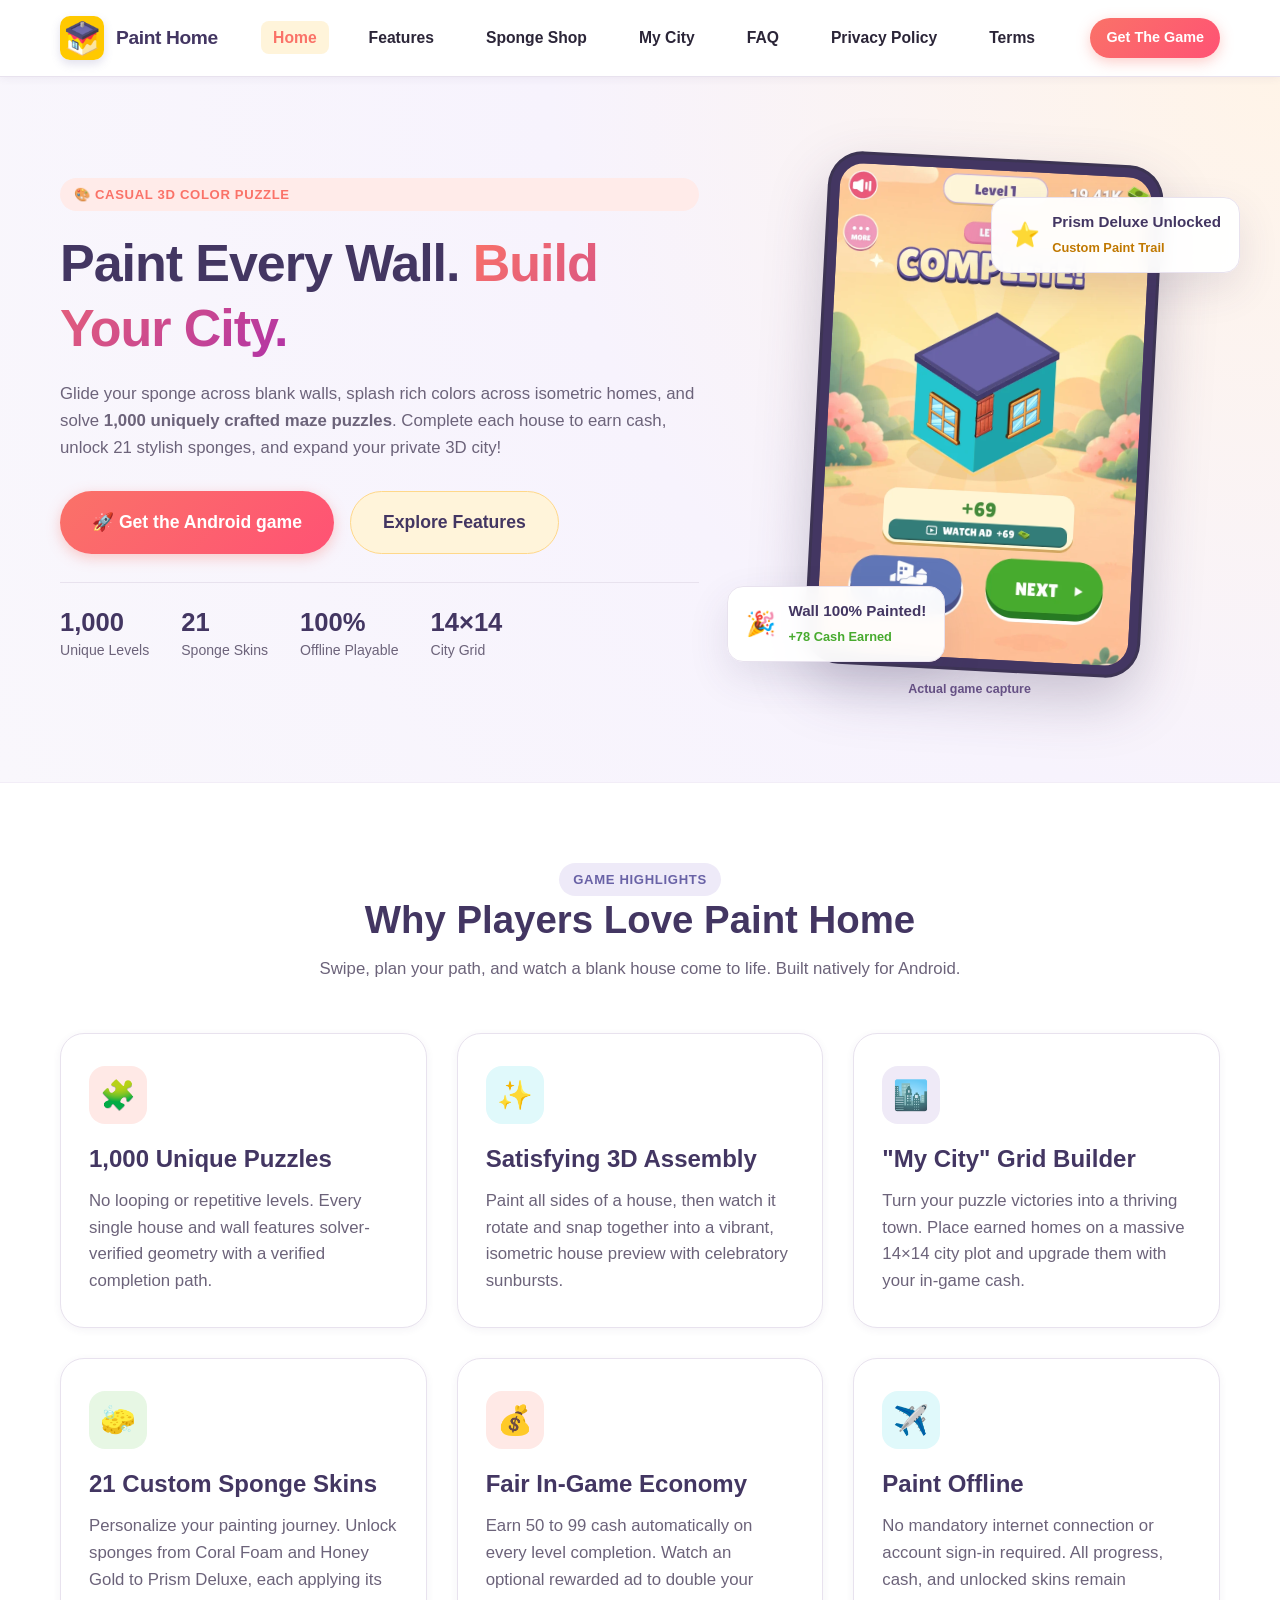
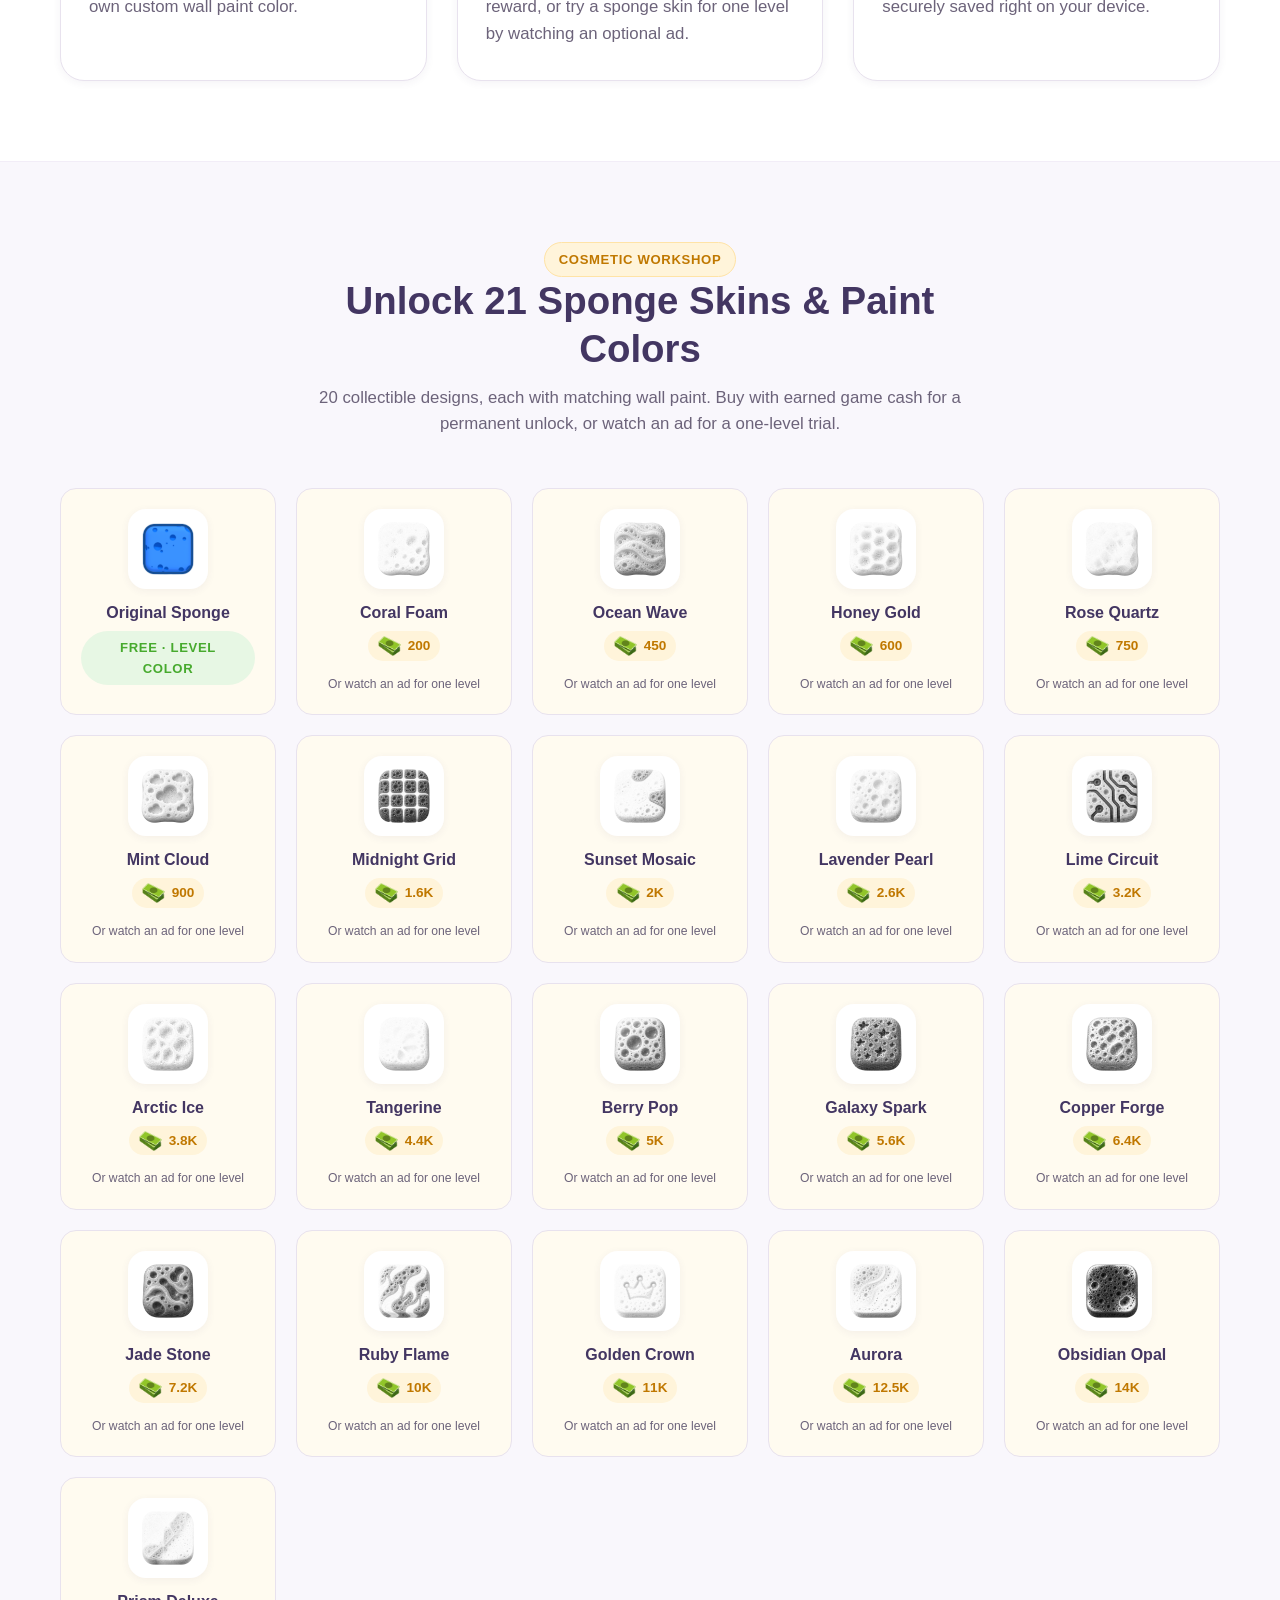
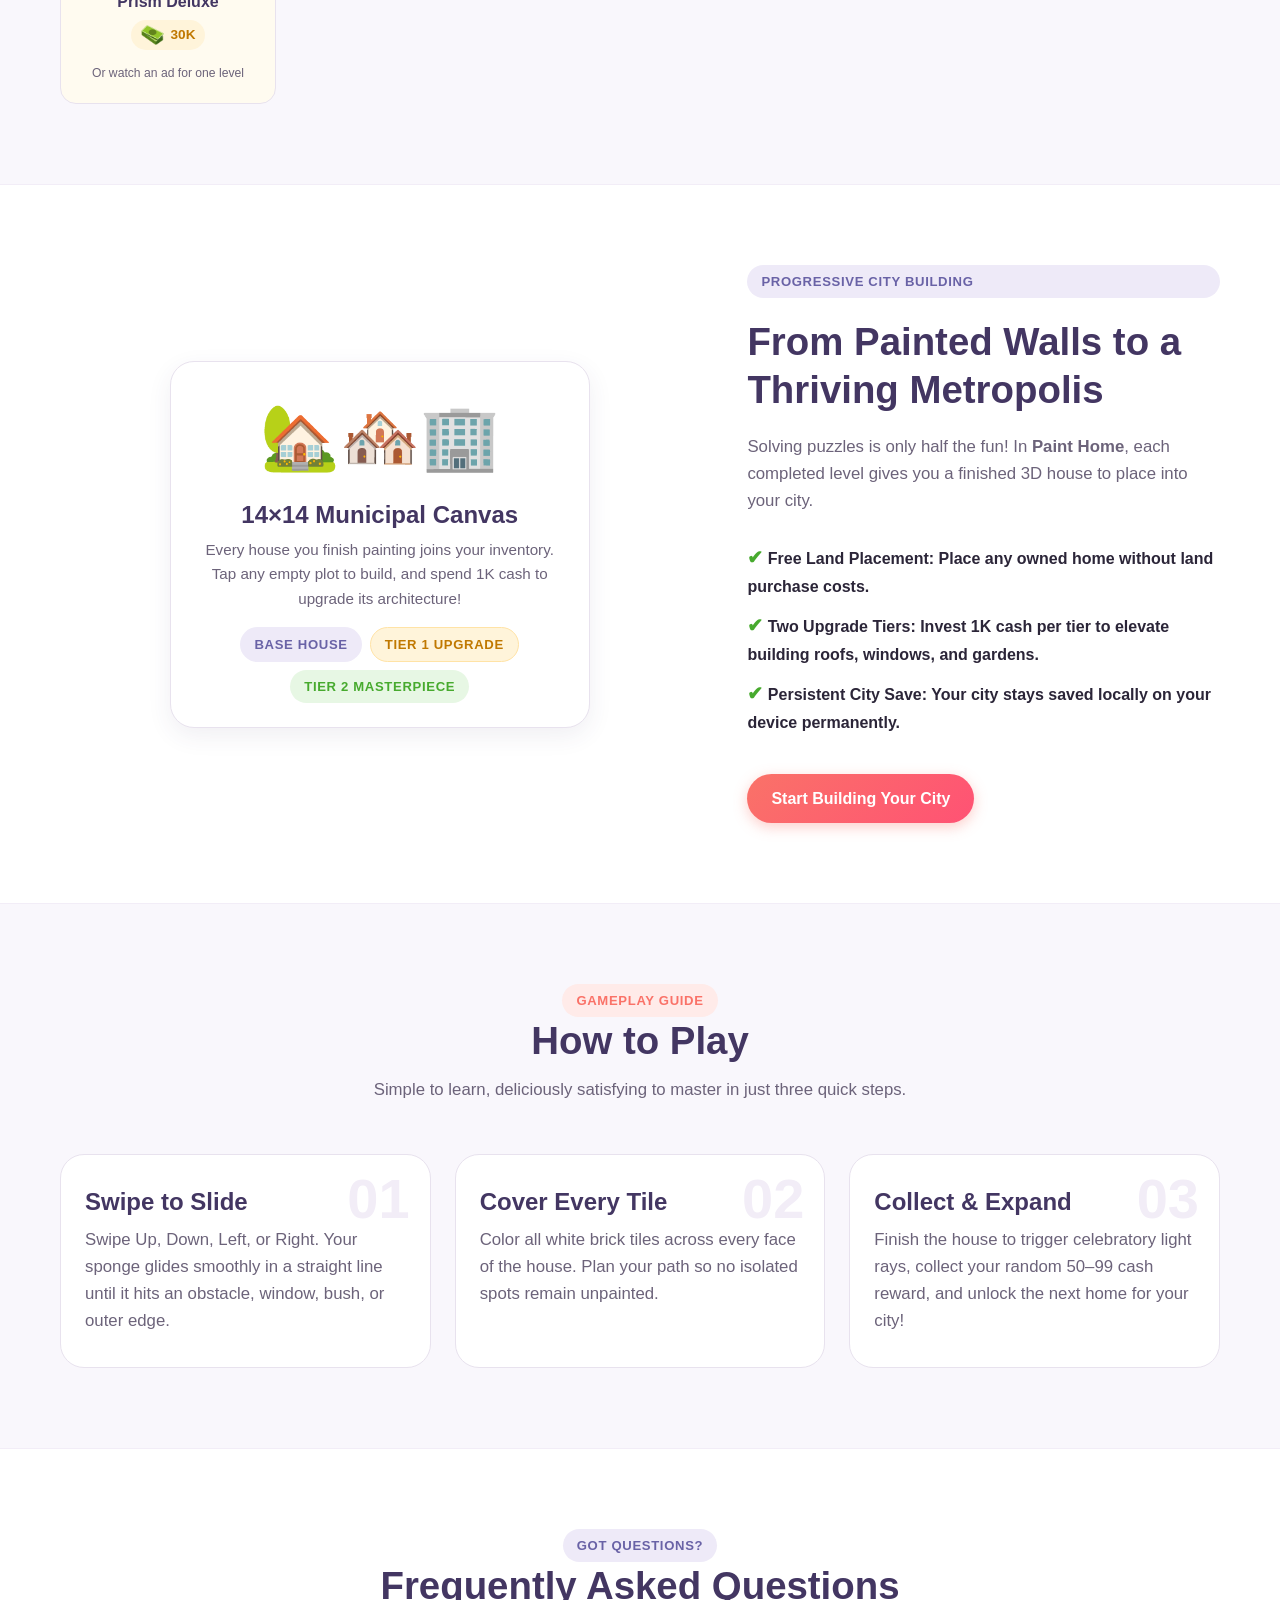
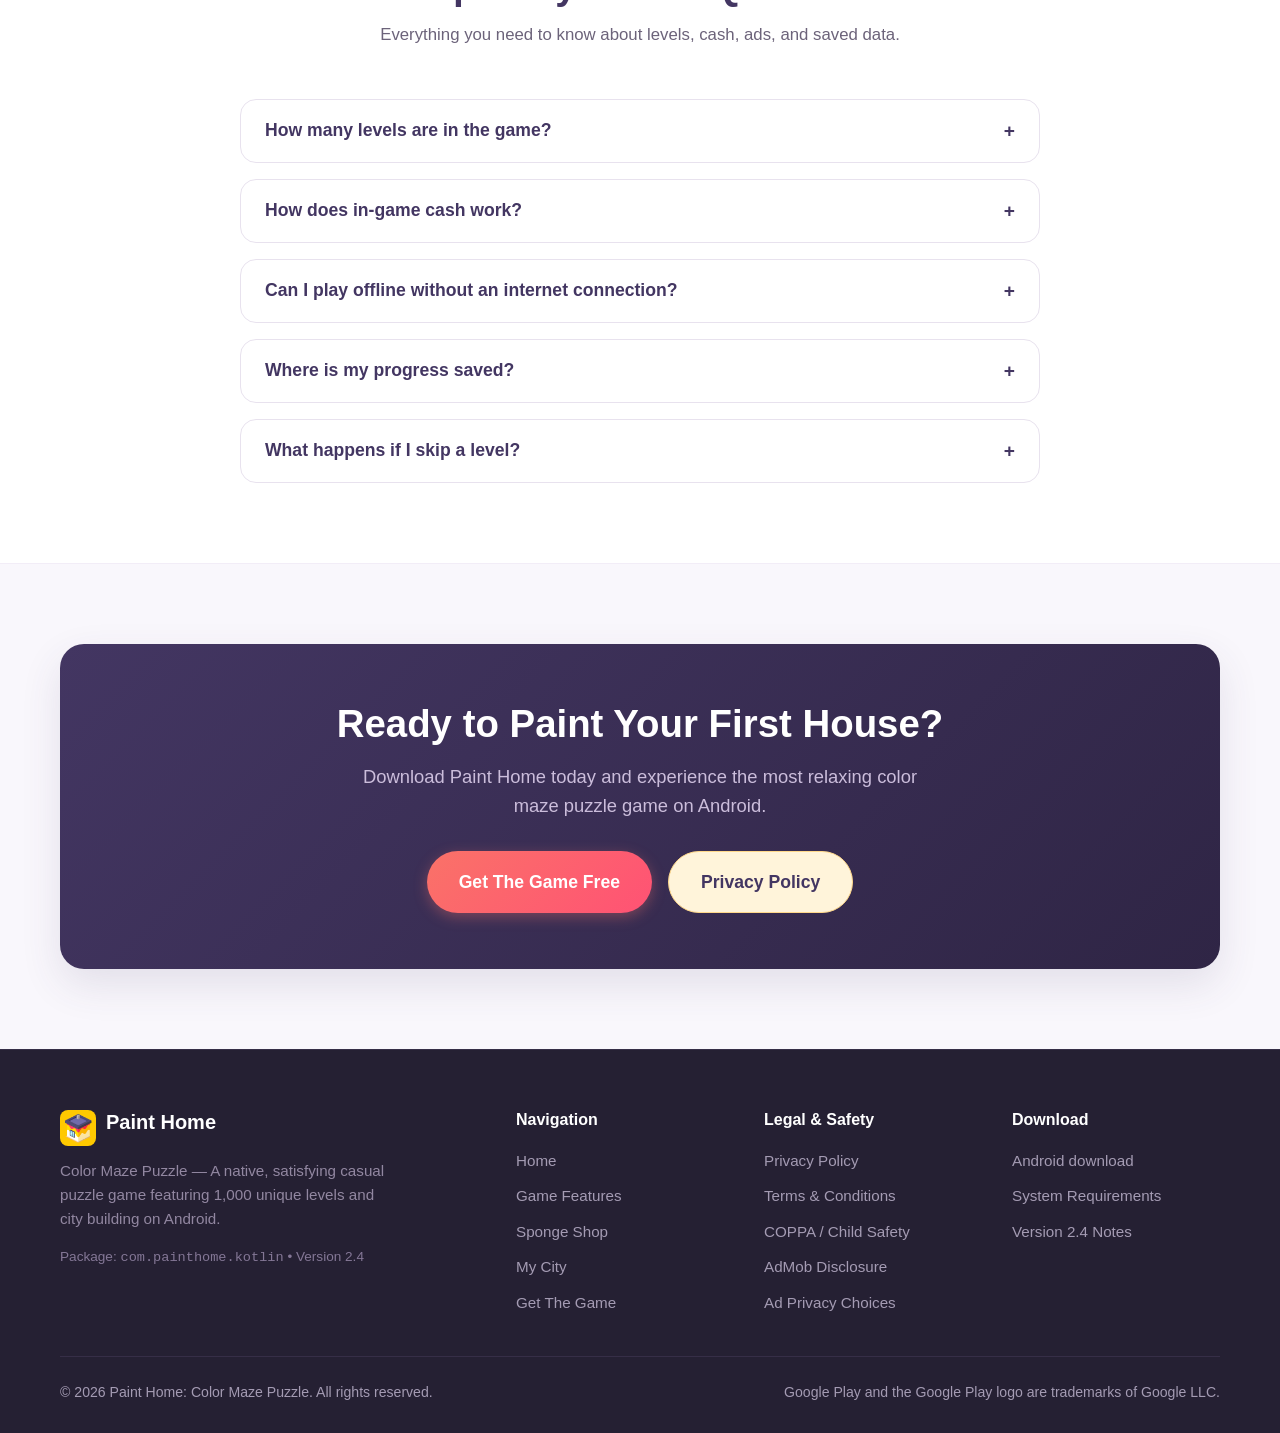
==== commit 9a771768: "Update website to v2.4: add app-ads.txt, downloadable APK, and updated policies" ====
--- a/index.html
+++ b/index.html
@@ -4,7 +4,7 @@
   <meta charset="UTF-8">
   <meta name="viewport" content="width=device-width, initial-scale=1.0">
   <title>Paint Home: Color Maze Puzzle — Official Game Website</title>
-  <meta name="description" content="Slide your sponge, paint vibrant 3D houses, and build your dream city! Enjoy 1,000 unique levels, 21 sponge skins, and 100% offline casual puzzle gameplay.">
+  <meta name="description" content="Slide your sponge, paint vibrant 3D houses, and build your dream city! Enjoy 1,000 unique levels, 21 sponge skins, and offline puzzle gameplay; ads need an internet connection.">
   <link rel="icon" type="image/png" href="assets/images/game_icon.png">
   <link rel="stylesheet" href="css/style.css">
 </head>
@@ -55,7 +55,7 @@
 
           <div class="hero-cta">
             <a href="get-the-game.html" class="btn btn-primary btn-lg">
-              <span>🚀 Download on Google Play</span>
+              <span>🚀 Get the Android game</span>
             </a>
             <a href="#features" class="btn btn-secondary btn-lg">
               <span>Explore Features</span>
@@ -100,48 +100,7 @@
             </div>
           </div>
 
-          <!-- Phone Mockup with gameplay preview -->
-          <div class="phone-mockup">
-            <div class="phone-notch"></div>
-            <div class="phone-screen">
-              <div class="phone-header-ui">
-                <span style="background: rgba(0,0,0,0.25); padding: 4px 10px; border-radius: 99px;">LEVEL 42</span>
-                <span class="phone-cash-pill">💰 1,450 CASH</span>
-              </div>
-
-              <div class="phone-house-preview">
-                <div style="font-size: 0.82rem; font-weight: 700; margin-bottom: 12px; letter-spacing: 0.05em;">WALL 1 / 2</div>
-                <div class="phone-wall-grid">
-                  <div class="phone-tile painted"></div>
-                  <div class="phone-tile painted"></div>
-                  <div class="phone-tile painted"></div>
-                  <div class="phone-tile painted"></div>
-                  
-                  <div class="phone-tile painted"></div>
-                  <div class="phone-tile prop-window"></div>
-                  <div class="phone-tile painted"></div>
-                  <div class="phone-tile"></div>
-                  
-                  <div class="phone-tile painted"></div>
-                  <div class="phone-tile sponge-pos"></div>
-                  <div class="phone-tile"></div>
-                  <div class="phone-tile"></div>
-                  
-                  <div class="phone-tile painted"></div>
-                  <div class="phone-tile painted"></div>
-                  <div class="phone-tile painted"></div>
-                  <div class="phone-tile"></div>
-                </div>
-              </div>
-
-              <div style="width: 100%;">
-                <div style="font-size: 0.8rem; color: #f0eaf7; margin-bottom: 8px;">Swipe Up, Down, Left, Right to glide</div>
-                <div style="height: 40px; background: #fa7268; border-radius: 99px; display: flex; align-items: center; justify-content: center; font-weight: 800; box-shadow: 0 4px 12px rgba(0,0,0,0.2);">
-                  SWIPE TO PAINT
-                </div>
-              </div>
-            </div>
-          </div>
+          <figure class="phone-mockup real-game-phone"><div class="phone-notch" aria-hidden="true"></div><img class="real-game-capture" src="assets/images/gameplay.webp" width="720" height="1128" alt="Actual Paint Home level-complete screen with the painted house, My City and Next buttons" fetchpriority="high"><figcaption>Actual game capture</figcaption></figure>
         </div>
       </div>
     </div>
@@ -153,7 +112,7 @@
       <div class="section-header">
         <div class="badge badge-purple">Game Highlights</div>
         <h2>Why Players Love Paint Home</h2>
-        <p>Pure, satisfying casual puzzle solving engineered from the ground up for smooth 60fps native performance.</p>
+        <p>Swipe, plan your path, and watch a blank house come to life. Built natively for Android.</p>
       </div>
 
       <div class="features-grid">
@@ -161,7 +120,7 @@
           <div class="feature-icon icon-orange">🧩</div>
           <h3>1,000 Unique Puzzles</h3>
           <p>
-            No looping or repetitive levels. Every single house and wall features solver-verified geometry with zero impossible traps or dead ends.
+            No looping or repetitive levels. Every single house and wall features solver-verified geometry with a verified completion path.
           </p>
         </div>
 
@@ -169,7 +128,7 @@
           <div class="feature-icon icon-cyan">✨</div>
           <h3>Satisfying 3D Assembly</h3>
           <p>
-            Paint all sides of a house, then watch it rotate and snap together into a vibrant, fully-rendered 3D architectural model with celebratory sunbursts.
+            Paint all sides of a house, then watch it rotate and snap together into a vibrant, isometric house preview with celebratory sunbursts.
           </p>
         </div>
 
@@ -193,13 +152,13 @@
           <div class="feature-icon icon-orange">💰</div>
           <h3>Fair In-Game Economy</h3>
           <p>
-            Earn 50 to 99 cash automatically on every level completion. Watch an optional rewarded ad to double your reward, or test-drive any sponge skin for free.
+            Earn 50 to 99 cash automatically on every level completion. Watch an optional rewarded ad to double your reward, or try a sponge skin for one level by watching an optional ad.
           </p>
         </div>
 
         <div class="feature-card">
           <div class="feature-icon icon-cyan">✈️</div>
-          <h3>100% Offline Friendly</h3>
+          <h3>Paint Offline</h3>
           <p>
             No mandatory internet connection or account sign-in required. All progress, cash, and unlocked skins remain securely saved right on your device.
           </p>
@@ -214,106 +173,29 @@
       <div class="section-header">
         <div class="badge badge-gold">Cosmetic Workshop</div>
         <h2>Unlock 21 Sponge Skins & Paint Colors</h2>
-        <p>Click on any sponge below to preview its custom paint color on the interactive preview above!</p>
-      </div>
-
-      <div class="sponges-showcase">
-        <div class="sponge-card" data-color="#fa7268">
-          <div class="sponge-img-wrap">
-            <span style="font-size: 2.2rem;">🧽</span>
-          </div>
-          <h4>Original Sponge</h4>
-          <span class="badge badge-green">Default • Free</span>
-        </div>
-
-        <div class="sponge-card" data-color="#fa9870">
-          <div class="sponge-img-wrap">
-            <img src="assets/images/sponges/01-preview.png" alt="Coral Foam Preview" onerror="this.src='assets/images/sponges/01.png'">
-          </div>
-          <h4>Coral Foam</h4>
-          <div class="sponge-price">💰 100 Cash</div>
-        </div>
-
-        <div class="sponge-card" data-color="#24c4cd">
-          <div class="sponge-img-wrap">
-            <img src="assets/images/sponges/02-preview.png" alt="Ocean Wave Preview" onerror="this.src='assets/images/sponges/02.png'">
-          </div>
-          <h4>Ocean Wave</h4>
-          <div class="sponge-price">💰 150 Cash</div>
-        </div>
-
-        <div class="sponge-card" data-color="#f4ad1d">
-          <div class="sponge-img-wrap">
-            <img src="assets/images/sponges/03-preview.png" alt="Honey Gold Preview" onerror="this.src='assets/images/sponges/03.png'">
-          </div>
-          <h4>Honey Gold</h4>
-          <div class="sponge-price">💰 200 Cash</div>
-        </div>
-
-        <div class="sponge-card" data-color="#f894a1">
-          <div class="sponge-img-wrap">
-            <img src="assets/images/sponges/04-preview.png" alt="Rose Quartz Preview" onerror="this.src='assets/images/sponges/04.png'">
-          </div>
-          <h4>Rose Quartz</h4>
-          <div class="sponge-price">💰 250 Cash</div>
-        </div>
-
-        <div class="sponge-card" data-color="#b3e5ab">
-          <div class="sponge-img-wrap">
-            <img src="assets/images/sponges/05-preview.png" alt="Mint Cloud Preview" onerror="this.src='assets/images/sponges/05.png'">
-          </div>
-          <h4>Mint Cloud</h4>
-          <div class="sponge-price">💰 300 Cash</div>
-        </div>
-
-        <div class="sponge-card" data-color="#0f5798">
-          <div class="sponge-img-wrap">
-            <img src="assets/images/sponges/06-preview.png" alt="Midnight Grid Preview" onerror="this.src='assets/images/sponges/06.png'">
-          </div>
-          <h4>Midnight Grid</h4>
-          <div class="sponge-price">💰 400 Cash</div>
-        </div>
-
-        <div class="sponge-card" data-color="#fa984e">
-          <div class="sponge-img-wrap">
-            <img src="assets/images/sponges/07-preview.png" alt="Sunset Mosaic Preview" onerror="this.src='assets/images/sponges/07.png'">
-          </div>
-          <h4>Sunset Mosaic</h4>
-          <div class="sponge-price">💰 500 Cash</div>
-        </div>
-
-        <div class="sponge-card" data-color="#c2a1f3">
-          <div class="sponge-img-wrap">
-            <img src="assets/images/sponges/08-preview.png" alt="Lavender Pearl Preview" onerror="this.src='assets/images/sponges/08.png'">
-          </div>
-          <h4>Lavender Pearl</h4>
-          <div class="sponge-price">💰 650 Cash</div>
-        </div>
-
-        <div class="sponge-card" data-color="#a8d008">
-          <div class="sponge-img-wrap">
-            <img src="assets/images/sponges/09-preview.png" alt="Lime Circuit Preview" onerror="this.src='assets/images/sponges/09.png'">
-          </div>
-          <h4>Lime Circuit</h4>
-          <div class="sponge-price">💰 800 Cash</div>
-        </div>
-
-        <div class="sponge-card" data-color="#94ccf4">
-          <div class="sponge-img-wrap">
-            <img src="assets/images/sponges/10-preview.png" alt="Arctic Ice Preview" onerror="this.src='assets/images/sponges/10.png'">
-          </div>
-          <h4>Arctic Ice</h4>
-          <div class="sponge-price">💰 950 Cash</div>
-        </div>
-
-        <div class="sponge-card" data-color="#eed03b">
-          <div class="sponge-img-wrap">
-            <img src="assets/images/sponges/20-preview.png" alt="Prism Deluxe Preview" onerror="this.src='assets/images/sponges/20.png'">
-          </div>
-          <h4>Prism Deluxe</h4>
-          <div class="sponge-price">💰 3,000 Cash</div>
-        </div>
-      </div>
+        <p>20 collectible designs, each with matching wall paint. Buy with earned game cash for a permanent unlock, or watch an ad for a one-level trial.</p>
+      </div>
+
+      <div class="sponges-showcase"><div class="sponge-card"><div class="sponge-img-wrap"><img src="assets/images/original-sponge.png" alt="Original sponge" loading="lazy"></div><h4>Original Sponge</h4><span class="badge badge-green">Free · level color</span></div><div class="sponge-card"><div class="sponge-img-wrap"><img src="assets/images/sponges/01.png" alt="Coral Foam sponge" width="160" height="160" loading="lazy"></div><h4>Coral Foam</h4><div class="sponge-price" aria-label="200 game cash"><img src="assets/images/cash.png" alt="" width="24" height="20"> 200</div><span class="skin-trial">Or watch an ad for one level</span></div>
+<div class="sponge-card"><div class="sponge-img-wrap"><img src="assets/images/sponges/02.png" alt="Ocean Wave sponge" width="160" height="160" loading="lazy"></div><h4>Ocean Wave</h4><div class="sponge-price" aria-label="450 game cash"><img src="assets/images/cash.png" alt="" width="24" height="20"> 450</div><span class="skin-trial">Or watch an ad for one level</span></div>
+<div class="sponge-card"><div class="sponge-img-wrap"><img src="assets/images/sponges/03.png" alt="Honey Gold sponge" width="160" height="160" loading="lazy"></div><h4>Honey Gold</h4><div class="sponge-price" aria-label="600 game cash"><img src="assets/images/cash.png" alt="" width="24" height="20"> 600</div><span class="skin-trial">Or watch an ad for one level</span></div>
+<div class="sponge-card"><div class="sponge-img-wrap"><img src="assets/images/sponges/04.png" alt="Rose Quartz sponge" width="160" height="160" loading="lazy"></div><h4>Rose Quartz</h4><div class="sponge-price" aria-label="750 game cash"><img src="assets/images/cash.png" alt="" width="24" height="20"> 750</div><span class="skin-trial">Or watch an ad for one level</span></div>
+<div class="sponge-card"><div class="sponge-img-wrap"><img src="assets/images/sponges/05.png" alt="Mint Cloud sponge" width="160" height="160" loading="lazy"></div><h4>Mint Cloud</h4><div class="sponge-price" aria-label="900 game cash"><img src="assets/images/cash.png" alt="" width="24" height="20"> 900</div><span class="skin-trial">Or watch an ad for one level</span></div>
+<div class="sponge-card"><div class="sponge-img-wrap"><img src="assets/images/sponges/06.png" alt="Midnight Grid sponge" width="160" height="160" loading="lazy"></div><h4>Midnight Grid</h4><div class="sponge-price" aria-label="1600 game cash"><img src="assets/images/cash.png" alt="" width="24" height="20"> 1.6K</div><span class="skin-trial">Or watch an ad for one level</span></div>
+<div class="sponge-card"><div class="sponge-img-wrap"><img src="assets/images/sponges/07.png" alt="Sunset Mosaic sponge" width="160" height="160" loading="lazy"></div><h4>Sunset Mosaic</h4><div class="sponge-price" aria-label="2000 game cash"><img src="assets/images/cash.png" alt="" width="24" height="20"> 2K</div><span class="skin-trial">Or watch an ad for one level</span></div>
+<div class="sponge-card"><div class="sponge-img-wrap"><img src="assets/images/sponges/08.png" alt="Lavender Pearl sponge" width="160" height="160" loading="lazy"></div><h4>Lavender Pearl</h4><div class="sponge-price" aria-label="2600 game cash"><img src="assets/images/cash.png" alt="" width="24" height="20"> 2.6K</div><span class="skin-trial">Or watch an ad for one level</span></div>
+<div class="sponge-card"><div class="sponge-img-wrap"><img src="assets/images/sponges/09.png" alt="Lime Circuit sponge" width="160" height="160" loading="lazy"></div><h4>Lime Circuit</h4><div class="sponge-price" aria-label="3200 game cash"><img src="assets/images/cash.png" alt="" width="24" height="20"> 3.2K</div><span class="skin-trial">Or watch an ad for one level</span></div>
+<div class="sponge-card"><div class="sponge-img-wrap"><img src="assets/images/sponges/10.png" alt="Arctic Ice sponge" width="160" height="160" loading="lazy"></div><h4>Arctic Ice</h4><div class="sponge-price" aria-label="3800 game cash"><img src="assets/images/cash.png" alt="" width="24" height="20"> 3.8K</div><span class="skin-trial">Or watch an ad for one level</span></div>
+<div class="sponge-card"><div class="sponge-img-wrap"><img src="assets/images/sponges/11.png" alt="Tangerine sponge" width="160" height="160" loading="lazy"></div><h4>Tangerine</h4><div class="sponge-price" aria-label="4400 game cash"><img src="assets/images/cash.png" alt="" width="24" height="20"> 4.4K</div><span class="skin-trial">Or watch an ad for one level</span></div>
+<div class="sponge-card"><div class="sponge-img-wrap"><img src="assets/images/sponges/12.png" alt="Berry Pop sponge" width="160" height="160" loading="lazy"></div><h4>Berry Pop</h4><div class="sponge-price" aria-label="5000 game cash"><img src="assets/images/cash.png" alt="" width="24" height="20"> 5K</div><span class="skin-trial">Or watch an ad for one level</span></div>
+<div class="sponge-card"><div class="sponge-img-wrap"><img src="assets/images/sponges/13.png" alt="Galaxy Spark sponge" width="160" height="160" loading="lazy"></div><h4>Galaxy Spark</h4><div class="sponge-price" aria-label="5600 game cash"><img src="assets/images/cash.png" alt="" width="24" height="20"> 5.6K</div><span class="skin-trial">Or watch an ad for one level</span></div>
+<div class="sponge-card"><div class="sponge-img-wrap"><img src="assets/images/sponges/14.png" alt="Copper Forge sponge" width="160" height="160" loading="lazy"></div><h4>Copper Forge</h4><div class="sponge-price" aria-label="6400 game cash"><img src="assets/images/cash.png" alt="" width="24" height="20"> 6.4K</div><span class="skin-trial">Or watch an ad for one level</span></div>
+<div class="sponge-card"><div class="sponge-img-wrap"><img src="assets/images/sponges/15.png" alt="Jade Stone sponge" width="160" height="160" loading="lazy"></div><h4>Jade Stone</h4><div class="sponge-price" aria-label="7200 game cash"><img src="assets/images/cash.png" alt="" width="24" height="20"> 7.2K</div><span class="skin-trial">Or watch an ad for one level</span></div>
+<div class="sponge-card"><div class="sponge-img-wrap"><img src="assets/images/sponges/16.png" alt="Ruby Flame sponge" width="160" height="160" loading="lazy"></div><h4>Ruby Flame</h4><div class="sponge-price" aria-label="10000 game cash"><img src="assets/images/cash.png" alt="" width="24" height="20"> 10K</div><span class="skin-trial">Or watch an ad for one level</span></div>
+<div class="sponge-card"><div class="sponge-img-wrap"><img src="assets/images/sponges/17.png" alt="Golden Crown sponge" width="160" height="160" loading="lazy"></div><h4>Golden Crown</h4><div class="sponge-price" aria-label="11000 game cash"><img src="assets/images/cash.png" alt="" width="24" height="20"> 11K</div><span class="skin-trial">Or watch an ad for one level</span></div>
+<div class="sponge-card"><div class="sponge-img-wrap"><img src="assets/images/sponges/18.png" alt="Aurora sponge" width="160" height="160" loading="lazy"></div><h4>Aurora</h4><div class="sponge-price" aria-label="12500 game cash"><img src="assets/images/cash.png" alt="" width="24" height="20"> 12.5K</div><span class="skin-trial">Or watch an ad for one level</span></div>
+<div class="sponge-card"><div class="sponge-img-wrap"><img src="assets/images/sponges/19.png" alt="Obsidian Opal sponge" width="160" height="160" loading="lazy"></div><h4>Obsidian Opal</h4><div class="sponge-price" aria-label="14000 game cash"><img src="assets/images/cash.png" alt="" width="24" height="20"> 14K</div><span class="skin-trial">Or watch an ad for one level</span></div>
+<div class="sponge-card"><div class="sponge-img-wrap"><img src="assets/images/sponges/20.png" alt="Prism Deluxe sponge" width="160" height="160" loading="lazy"></div><h4>Prism Deluxe</h4><div class="sponge-price" aria-label="30000 game cash"><img src="assets/images/cash.png" alt="" width="24" height="20"> 30K</div><span class="skin-trial">Or watch an ad for one level</span></div></div>
     </div>
   </section>
 
@@ -325,7 +207,7 @@
           <div style="background: #fff; border: 1px solid var(--border); border-radius: var(--radius-lg); padding: 24px; box-shadow: var(--shadow-md); text-align: center; max-width: 420px; width: 100%;">
             <div style="font-size: 4rem; margin-bottom: 12px;">🏡🏘️🏢</div>
             <h3 style="margin-bottom: 8px;">14×14 Municipal Canvas</h3>
-            <p style="font-size: 0.95rem;">Every house you finish painting joins your inventory. Tap any empty plot to build, and spend 100 cash to upgrade its architecture!</p>
+            <p style="font-size: 0.95rem;">Every house you finish painting joins your inventory. Tap any empty plot to build, and spend 1K cash to upgrade its architecture!</p>
             <div style="display: flex; justify-content: center; gap: 8px; margin-top: 16px;">
               <span class="badge badge-purple">Base House</span>
               <span class="badge badge-gold">Tier 1 Upgrade</span>
@@ -345,7 +227,7 @@
               <span style="color: var(--accent-green); font-size: 1.2rem;">✔</span> <strong>Free Land Placement:</strong> Place any owned home without land purchase costs.
             </li>
             <li style="display: flex; align-items: center; gap: 10px; font-weight: 600;">
-              <span style="color: var(--accent-green); font-size: 1.2rem;">✔</span> <strong>Two Upgrade Tiers:</strong> Invest 100 cash per tier to elevate building roofs, windows, and gardens.
+              <span style="color: var(--accent-green); font-size: 1.2rem;">✔</span> <strong>Two Upgrade Tiers:</strong> Invest 1K cash per tier to elevate building roofs, windows, and gardens.
             </li>
             <li style="display: flex; align-items: center; gap: 10px; font-weight: 600;">
               <span style="color: var(--accent-green); font-size: 1.2rem;">✔</span> <strong>Persistent City Save:</strong> Your city stays saved locally on your device permanently.
@@ -413,7 +295,7 @@
           </button>
           <div class="faq-answer">
             <p>
-              There are <strong>1,000 unique levels</strong>! Levels 1 through 25 are classic handcrafted puzzles, while levels 26 through 1,000 are solver-verified procedural campaign levels. No puzzle repeats, and every level is guaranteed 100% solvable.
+              There are <strong>1,000 unique levels</strong>! Levels 1 through 25 are classic handcrafted puzzles, while levels 26 through 1,000 are solver-verified procedural campaign levels. No puzzle repeats, and every level is checked using completion paths.
             </p>
           </div>
         </div>
@@ -500,7 +382,7 @@
             Color Maze Puzzle — A native, satisfying casual puzzle game featuring 1,000 unique levels and city building on Android.
           </p>
           <div style="margin-top: 14px; font-size: 0.85rem; color: #847796;">
-            Package: <code>com.painthome.kotlin</code> • Version 2.2
+            Package: <code>com.painthome.kotlin</code> • Version 2.4
           </div>
         </div>
 
@@ -529,9 +411,9 @@
         <div class="footer-col">
           <h4>Download</h4>
           <ul class="footer-links">
-            <li><a href="get-the-game.html">Google Play Store</a></li>
+            <li><a href="get-the-game.html">Android download</a></li>
             <li><a href="get-the-game.html#specs">System Requirements</a></li>
-            <li><a href="get-the-game.html#changelog">Version 2.2 Notes</a></li>
+            <li><a href="get-the-game.html#changelog">Version 2.4 Notes</a></li>
           </ul>
         </div>
       </div>
@@ -551,3 +433,5 @@
 </body>
 </html>
 
+
+
--- a/css/style.css
+++ b/css/style.css
@@ -966,3 +966,48 @@
   }
 }
 
+
+/* The hero uses the actual native game rather than an invented puzzle UI. */
+.phone-mockup.real-game-phone {width: min(330px, 82vw); height: auto; padding: 9px; border-radius: 32px; background: #433662; transform: rotate(3deg); margin: 24px 0 34px;}
+.real-game-phone .real-game-capture {width: 100%; height: auto; border-radius: 24px; display: block;}
+.real-game-phone .phone-notch {display: none;}
+.real-game-phone figcaption {position: absolute; bottom: -32px; left: 0; right: 0; text-align: center; color: #665185; font-size: .78rem; font-weight: 700; transform: rotate(-3deg);}
+.sponge-price {display: flex; align-items: center; justify-content: center; gap: 6px;}
+.sponge-price img {width: 24px; height: 20px; object-fit: contain;}
+.skin-trial {font-size: .76rem; color: #6c637a; display: block; margin-top: 6px;}
+.sponge-img-wrap img {object-fit: contain;}
+.hero-grid > * {min-width: 0;}
+.features-grid {grid-template-columns: repeat(auto-fit,minmax(min(100%,280px),1fr));}
+#city .hero-visual > div > div {flex-wrap: wrap;}
+#city .hero-content li {display: block !important;}
+a:focus-visible, button:focus-visible {outline: 3px solid #433662; outline-offset: 4px;}
+@media(max-width: 600px) {
+ .hero {padding: 32px 0 48px;}
+ .hero .hero-grid {display: flex; flex-direction: column;}
+ .hero .hero-content {display: contents;}
+ .hero .hero-content > .badge {order: 0; align-self: flex-start;}
+ .hero .hero-content > h1 {order: 1; margin-bottom: 0;}
+ .hero .hero-content > .hero-cta {order: 2; width: 100%; margin-top: 0;}
+ .hero .hero-visual {order: 3; width: 100%;}
+ .hero .hero-content > p {order: 4;}
+ .hero .hero-content > .hero-stats {order: 5; width: 100%;}
+ .hero .hero-grid {gap: 18px;}
+ .hero .hero-content {text-align: left;}
+ .hero h1 {font-size: clamp(2rem, 9vw, 3rem);}
+ .hero p {font-size: 1rem;}
+ .hero .hero-stats {display: grid; grid-template-columns: repeat(2,minmax(0,1fr)); gap: 16px;}
+ .hero .hero-cta {display: grid; grid-template-columns: 1fr; gap: 10px;}
+ .hero .hero-cta .btn {width: 100%; min-height: 48px; padding: 12px 16px;}
+ .hero .hero-visual .hero-card-floating {display: none;}
+ .hero .hero-visual .real-game-phone {transform: none; width: min(310px, 84vw); border-radius: 30px; margin-top: 10px;}
+ .real-game-phone figcaption {transform: none;}
+ .sponges-showcase {grid-template-columns: repeat(2,minmax(0,1fr)); gap: 12px;}
+ .sponge-card {min-width: 0; padding: 14px 8px;}
+ .sponge-card h4 {overflow-wrap: anywhere;}
+ .legal-content {overflow-wrap: anywhere;}
+ .site-header .navbar {gap: 10px;}
+ .nav-actions .btn {padding: 8px 10px; font-size: .8rem;}
+ .download-card-main {padding: 24px 16px;}
+}
+@media(prefers-reduced-motion: reduce) {html {scroll-behavior: auto;} *, *::before, *::after {animation: none !important; transition: none !important;}}
+
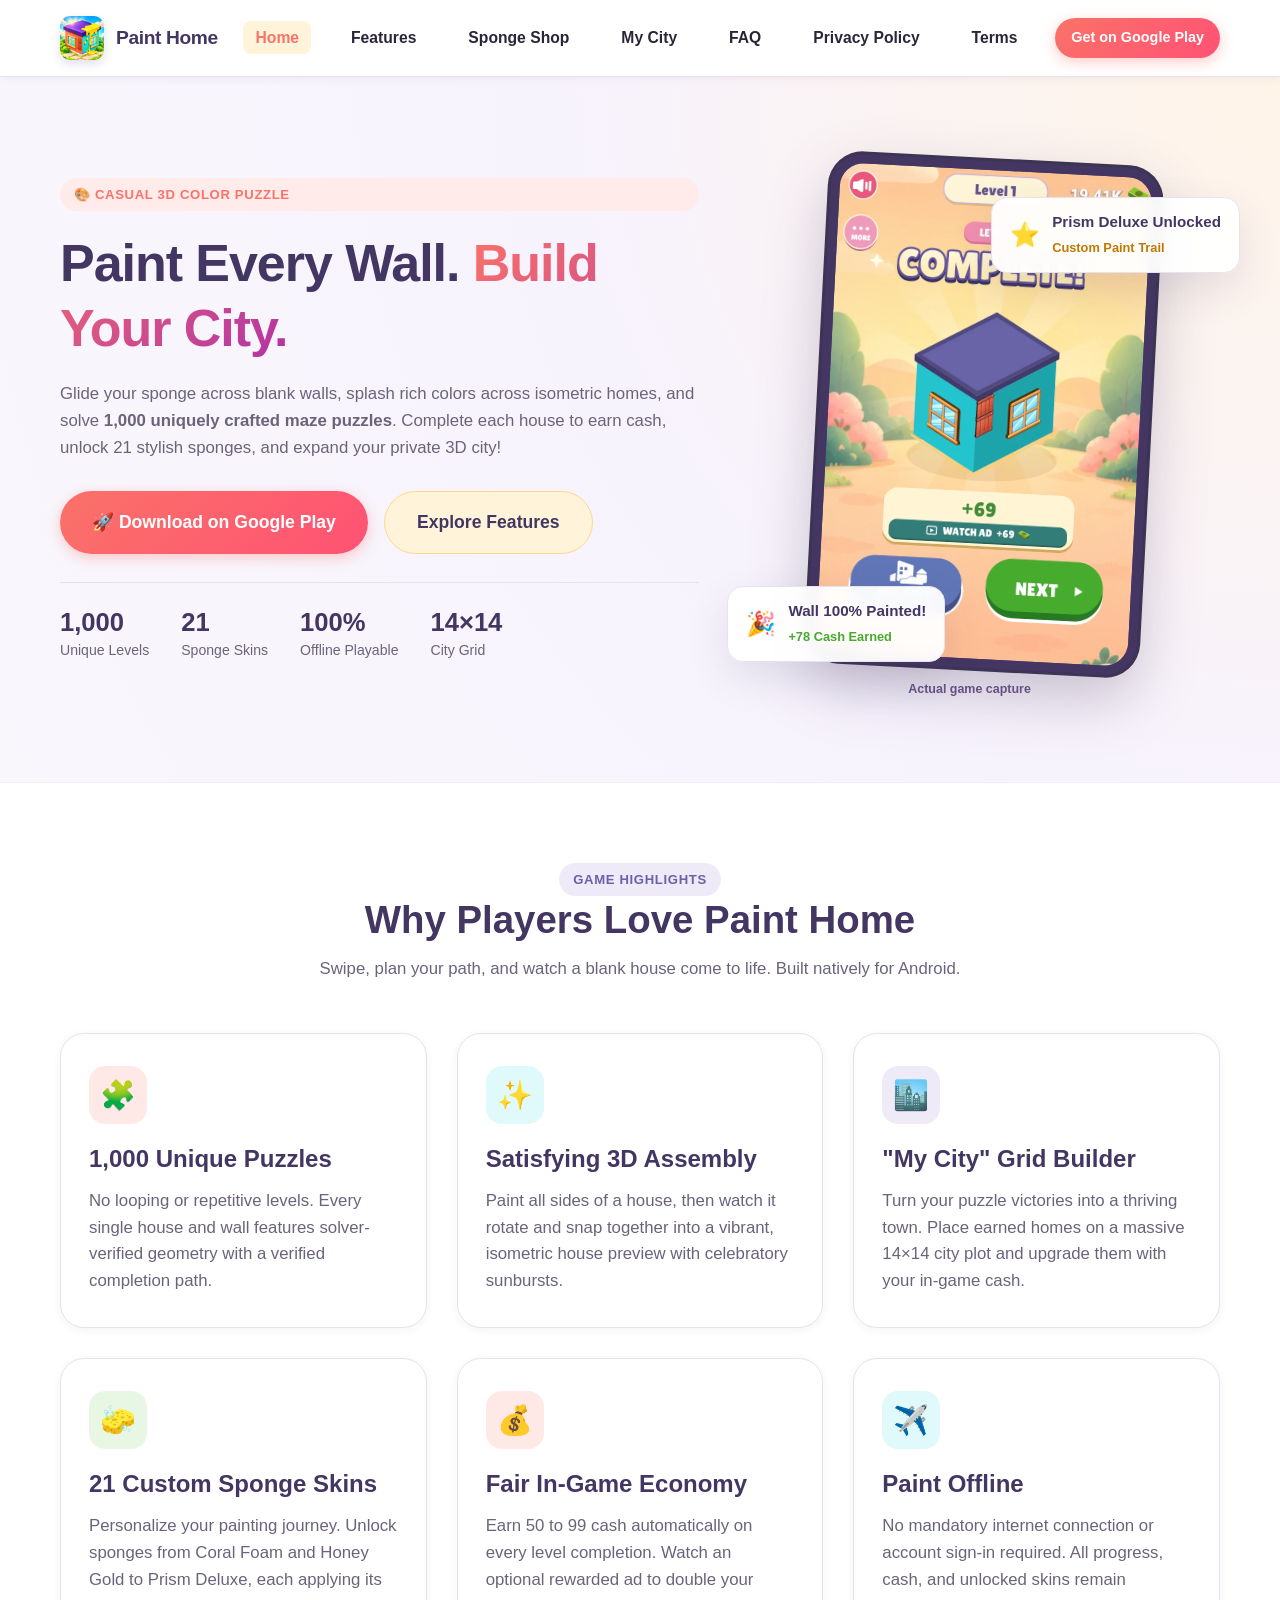
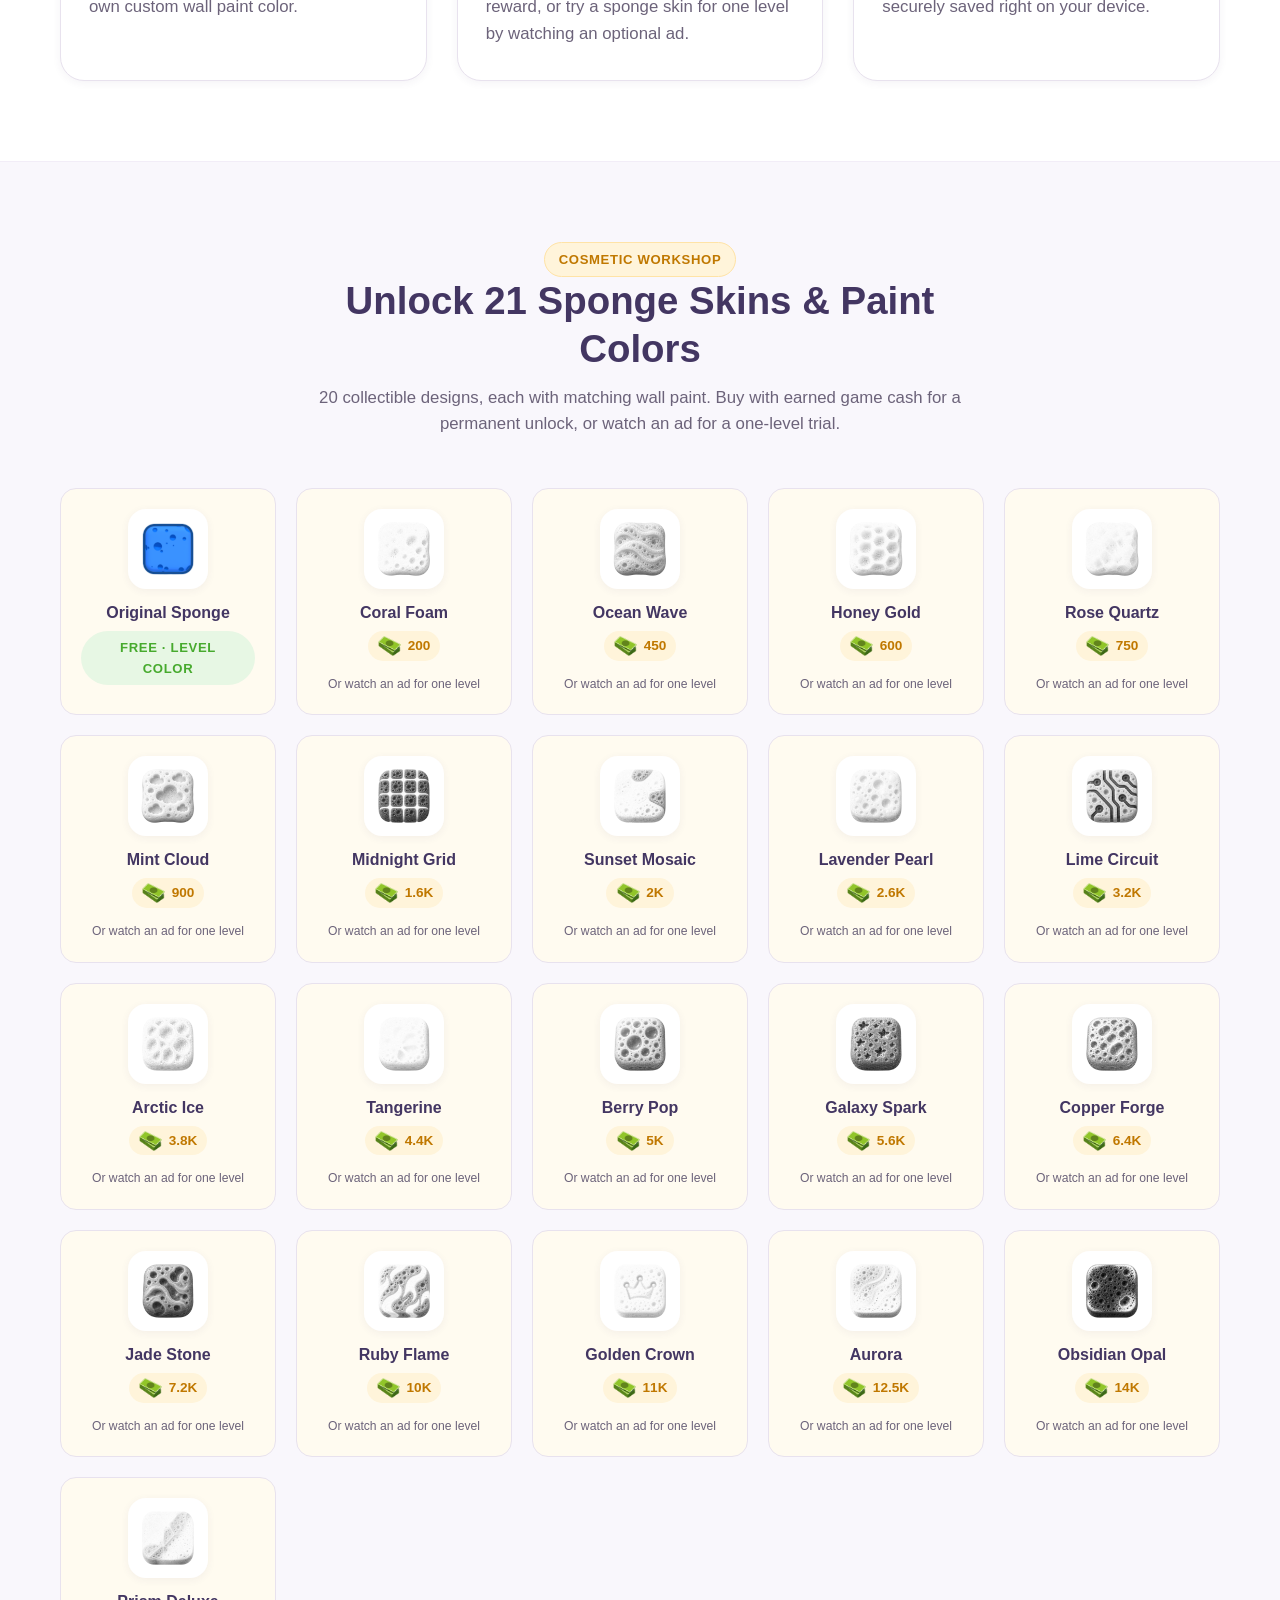
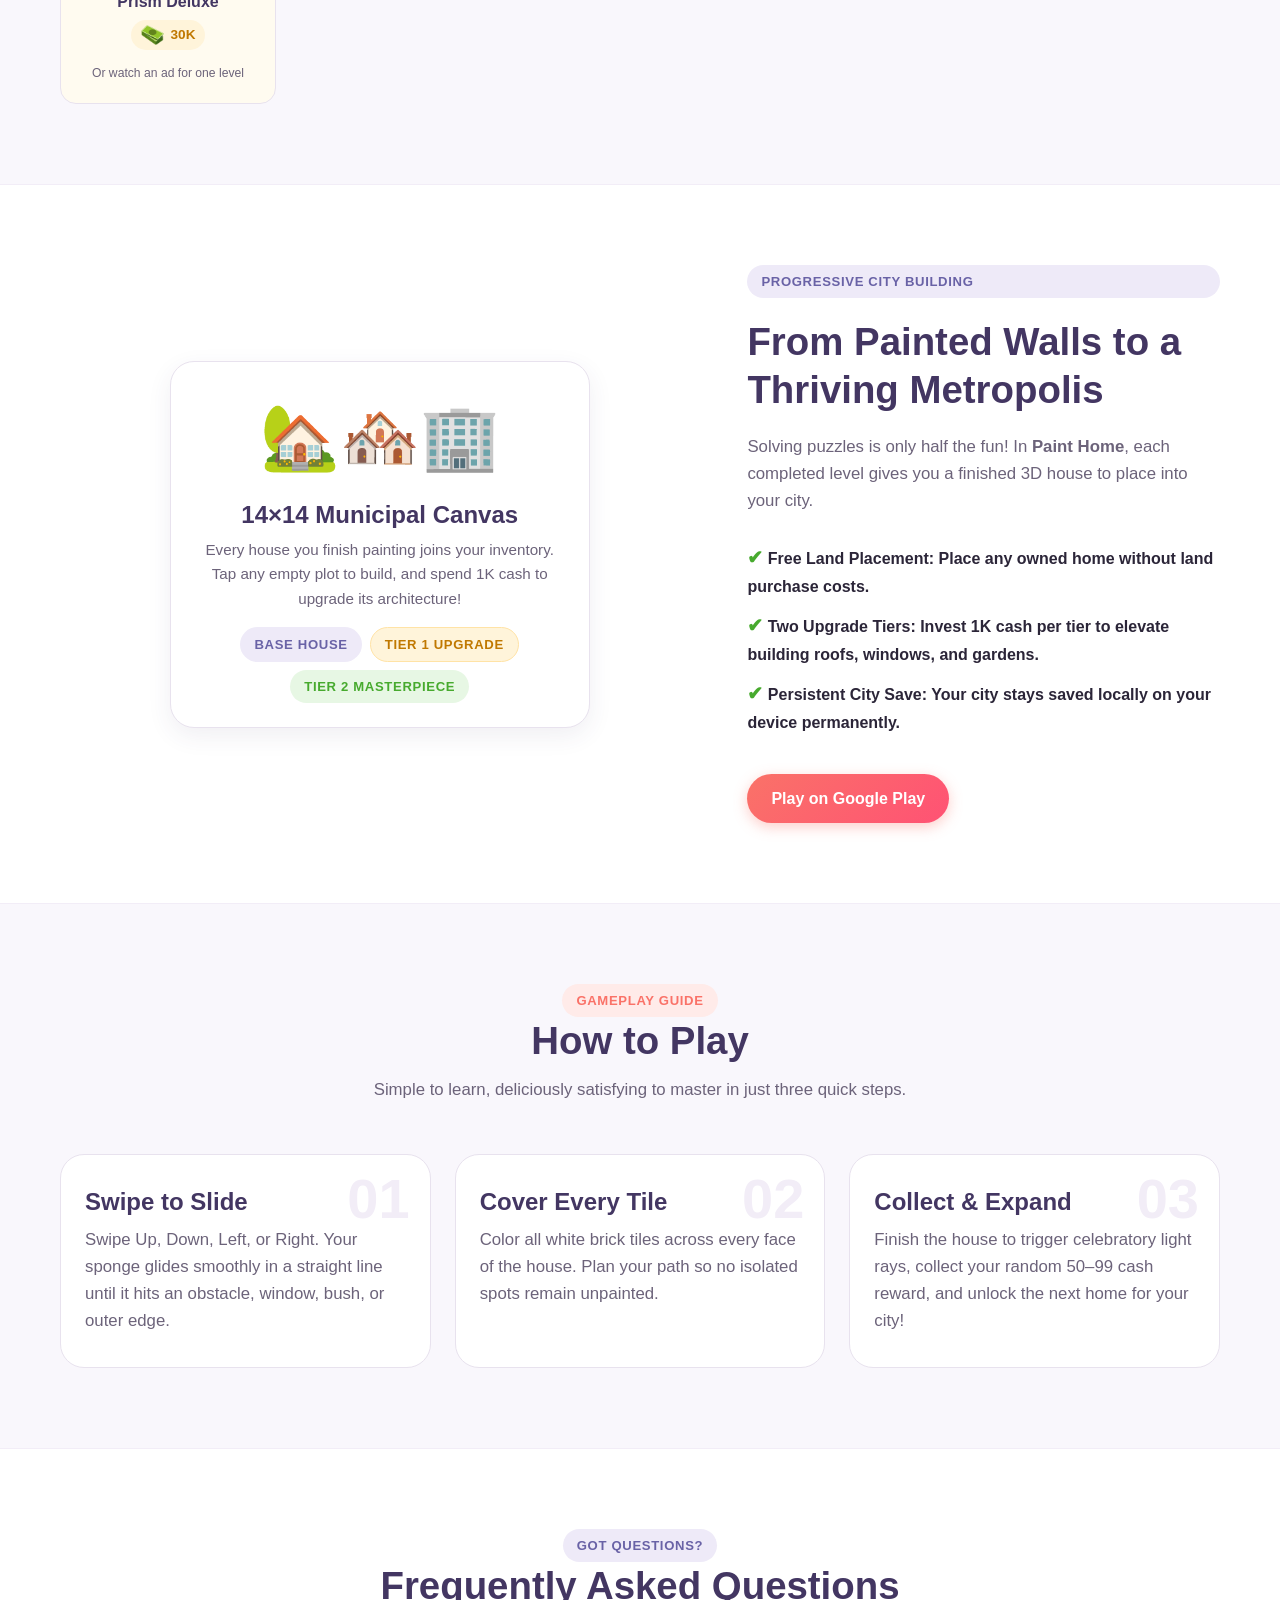
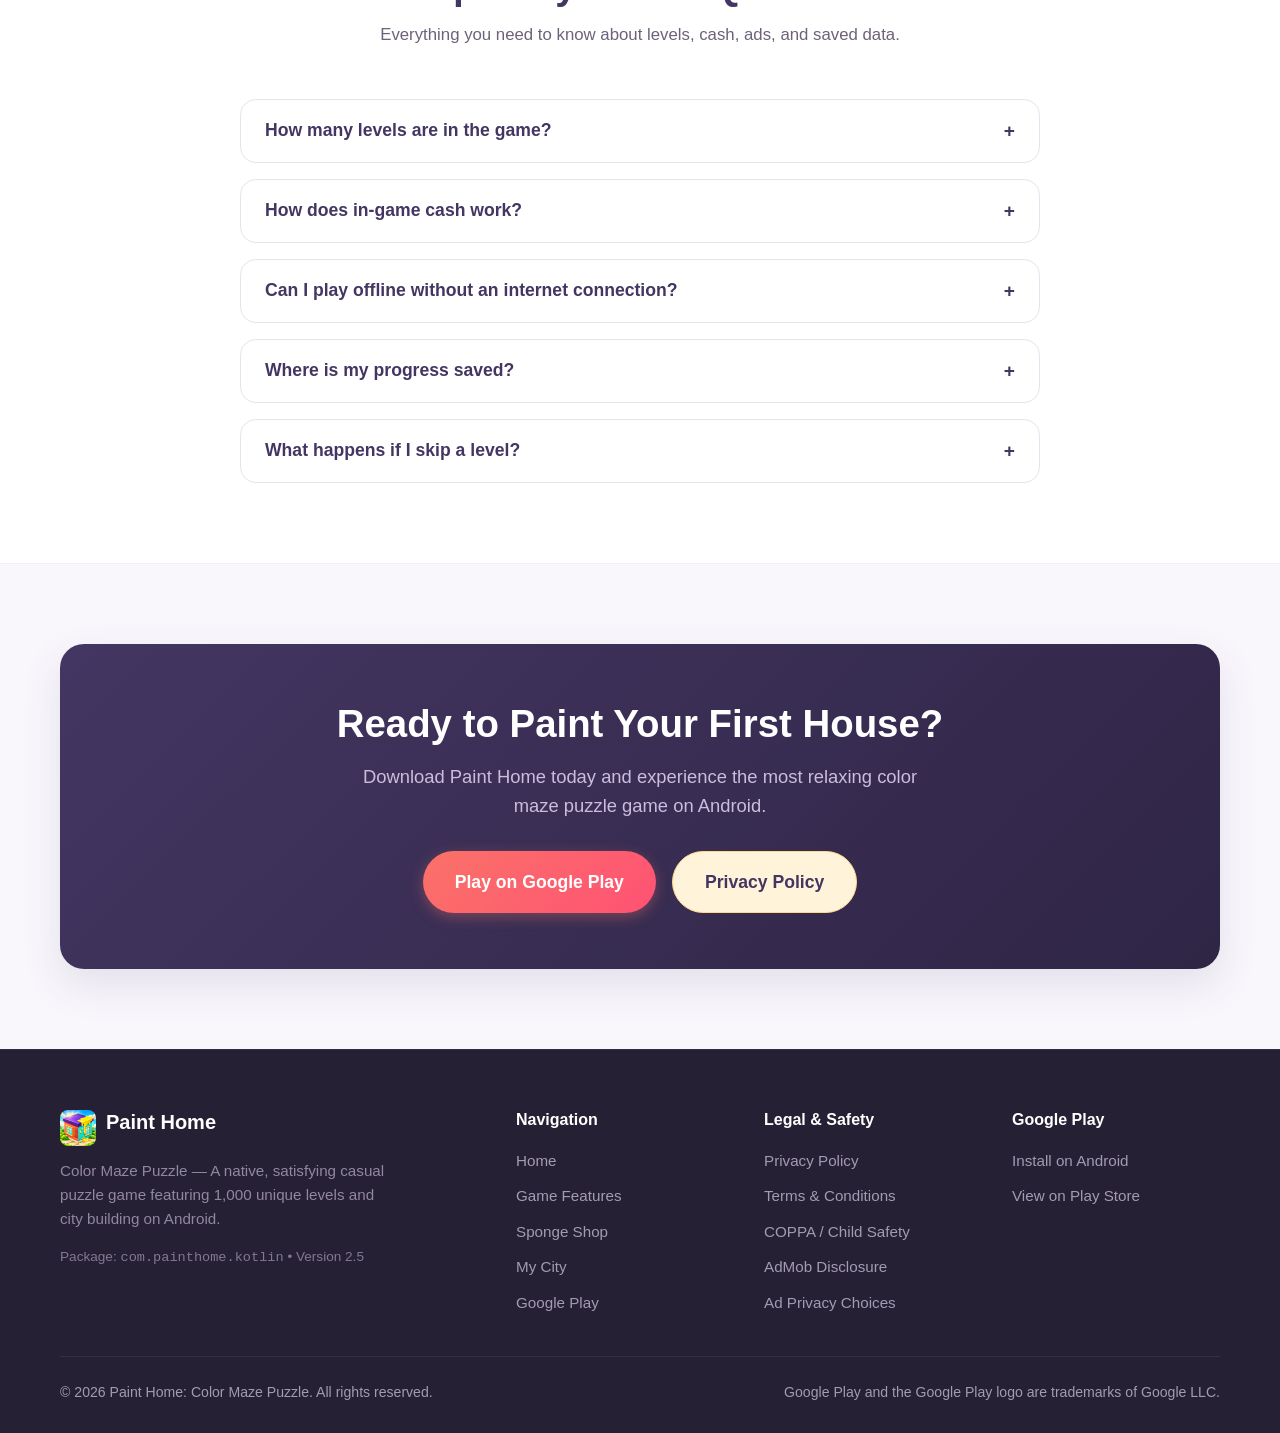
==== commit af338502: "Remove APK downloads and get-the-game page; point all download links directly to Google Play Store; " ====
--- a/index.html
+++ b/index.html
@@ -5,7 +5,9 @@
   <meta name="viewport" content="width=device-width, initial-scale=1.0">
   <title>Paint Home: Color Maze Puzzle — Official Game Website</title>
   <meta name="description" content="Slide your sponge, paint vibrant 3D houses, and build your dream city! Enjoy 1,000 unique levels, 21 sponge skins, and offline puzzle gameplay; ads need an internet connection.">
-  <link rel="icon" type="image/png" href="assets/images/game_icon.png">
+  <link rel="icon" type="image/png" href="assets/images/game_icon.png?v=3">
+  <link rel="shortcut icon" href="favicon.ico?v=3">
+  <link rel="apple-touch-icon" href="assets/images/game_icon.png?v=3">
   <link rel="stylesheet" href="css/style.css">
 </head>
 <body>
@@ -15,7 +17,7 @@
     <div class="container">
       <nav class="navbar" aria-label="Main Navigation">
         <a href="index.html" class="nav-brand">
-          <img src="assets/images/game_icon.png" alt="Paint Home Icon" width="44" height="44">
+          <img src="assets/images/game_icon.png?v=3" alt="Paint Home Icon" width="44" height="44">
           <span>Paint Home</span>
         </a>
 
@@ -34,7 +36,7 @@
         </ul>
 
         <div class="nav-actions">
-          <a href="get-the-game.html" class="btn btn-primary btn-sm">Get The Game</a>
+          <a href="https://play.google.com/store/apps/details?id=com.painthome.kotlin" target="_blank" rel="noopener" class="btn btn-primary btn-sm">Get on Google Play</a>
         </div>
       </nav>
     </div>
@@ -54,8 +56,8 @@
           </p>
 
           <div class="hero-cta">
-            <a href="get-the-game.html" class="btn btn-primary btn-lg">
-              <span>🚀 Get the Android game</span>
+            <a href="https://play.google.com/store/apps/details?id=com.painthome.kotlin" target="_blank" rel="noopener" class="btn btn-primary btn-lg">
+              <span>🚀 Download on Google Play</span>
             </a>
             <a href="#features" class="btn btn-secondary btn-lg">
               <span>Explore Features</span>
@@ -233,8 +235,8 @@
               <span style="color: var(--accent-green); font-size: 1.2rem;">✔</span> <strong>Persistent City Save:</strong> Your city stays saved locally on your device permanently.
             </li>
           </ul>
-          <a href="get-the-game.html" class="btn btn-primary" style="align-self: flex-start; margin-top: 10px;">
-            Start Building Your City
+          <a href="https://play.google.com/store/apps/details?id=com.painthome.kotlin" target="_blank" rel="noopener" class="btn btn-primary" style="align-self: flex-start; margin-top: 10px;">
+            Play on Google Play
           </a>
         </div>
       </div>
@@ -358,8 +360,8 @@
         <h2>Ready to Paint Your First House?</h2>
         <p>Download Paint Home today and experience the most relaxing color maze puzzle game on Android.</p>
         <div class="btn-group">
-          <a href="get-the-game.html" class="btn btn-primary btn-lg">
-            <span>Get The Game Free</span>
+          <a href="https://play.google.com/store/apps/details?id=com.painthome.kotlin" target="_blank" rel="noopener" class="btn btn-primary btn-lg">
+            <span>Play on Google Play</span>
           </a>
           <a href="privacy-policy.html" class="btn btn-secondary btn-lg">
             <span>Privacy Policy</span>
@@ -375,14 +377,14 @@
       <div class="footer-grid">
         <div class="footer-brand">
           <div style="display: flex; align-items: center; gap: 10px; margin-bottom: 12px;">
-            <img src="assets/images/game_icon.png" alt="Paint Home Icon" width="36" height="36" style="border-radius: 8px;">
+            <img src="assets/images/game_icon.png?v=3" alt="Paint Home Icon" width="36" height="36" style="border-radius: 8px;">
             <h3>Paint Home</h3>
           </div>
           <p>
             Color Maze Puzzle — A native, satisfying casual puzzle game featuring 1,000 unique levels and city building on Android.
           </p>
           <div style="margin-top: 14px; font-size: 0.85rem; color: #847796;">
-            Package: <code>com.painthome.kotlin</code> • Version 2.4
+            Package: <code>com.painthome.kotlin</code> • Version 2.5
           </div>
         </div>
 
@@ -393,7 +395,7 @@
             <li><a href="#features">Game Features</a></li>
             <li><a href="#sponges">Sponge Shop</a></li>
             <li><a href="#city">My City</a></li>
-            <li><a href="get-the-game.html">Get The Game</a></li>
+            <li><a href="https://play.google.com/store/apps/details?id=com.painthome.kotlin" target="_blank" rel="noopener">Google Play</a></li>
           </ul>
         </div>
 
@@ -409,11 +411,10 @@
         </div>
 
         <div class="footer-col">
-          <h4>Download</h4>
+          <h4>Google Play</h4>
           <ul class="footer-links">
-            <li><a href="get-the-game.html">Android download</a></li>
-            <li><a href="get-the-game.html#specs">System Requirements</a></li>
-            <li><a href="get-the-game.html#changelog">Version 2.4 Notes</a></li>
+            <li><a href="https://play.google.com/store/apps/details?id=com.painthome.kotlin" target="_blank" rel="noopener">Install on Android</a></li>
+            <li><a href="https://play.google.com/store/apps/details?id=com.painthome.kotlin" target="_blank" rel="noopener">View on Play Store</a></li>
           </ul>
         </div>
       </div>
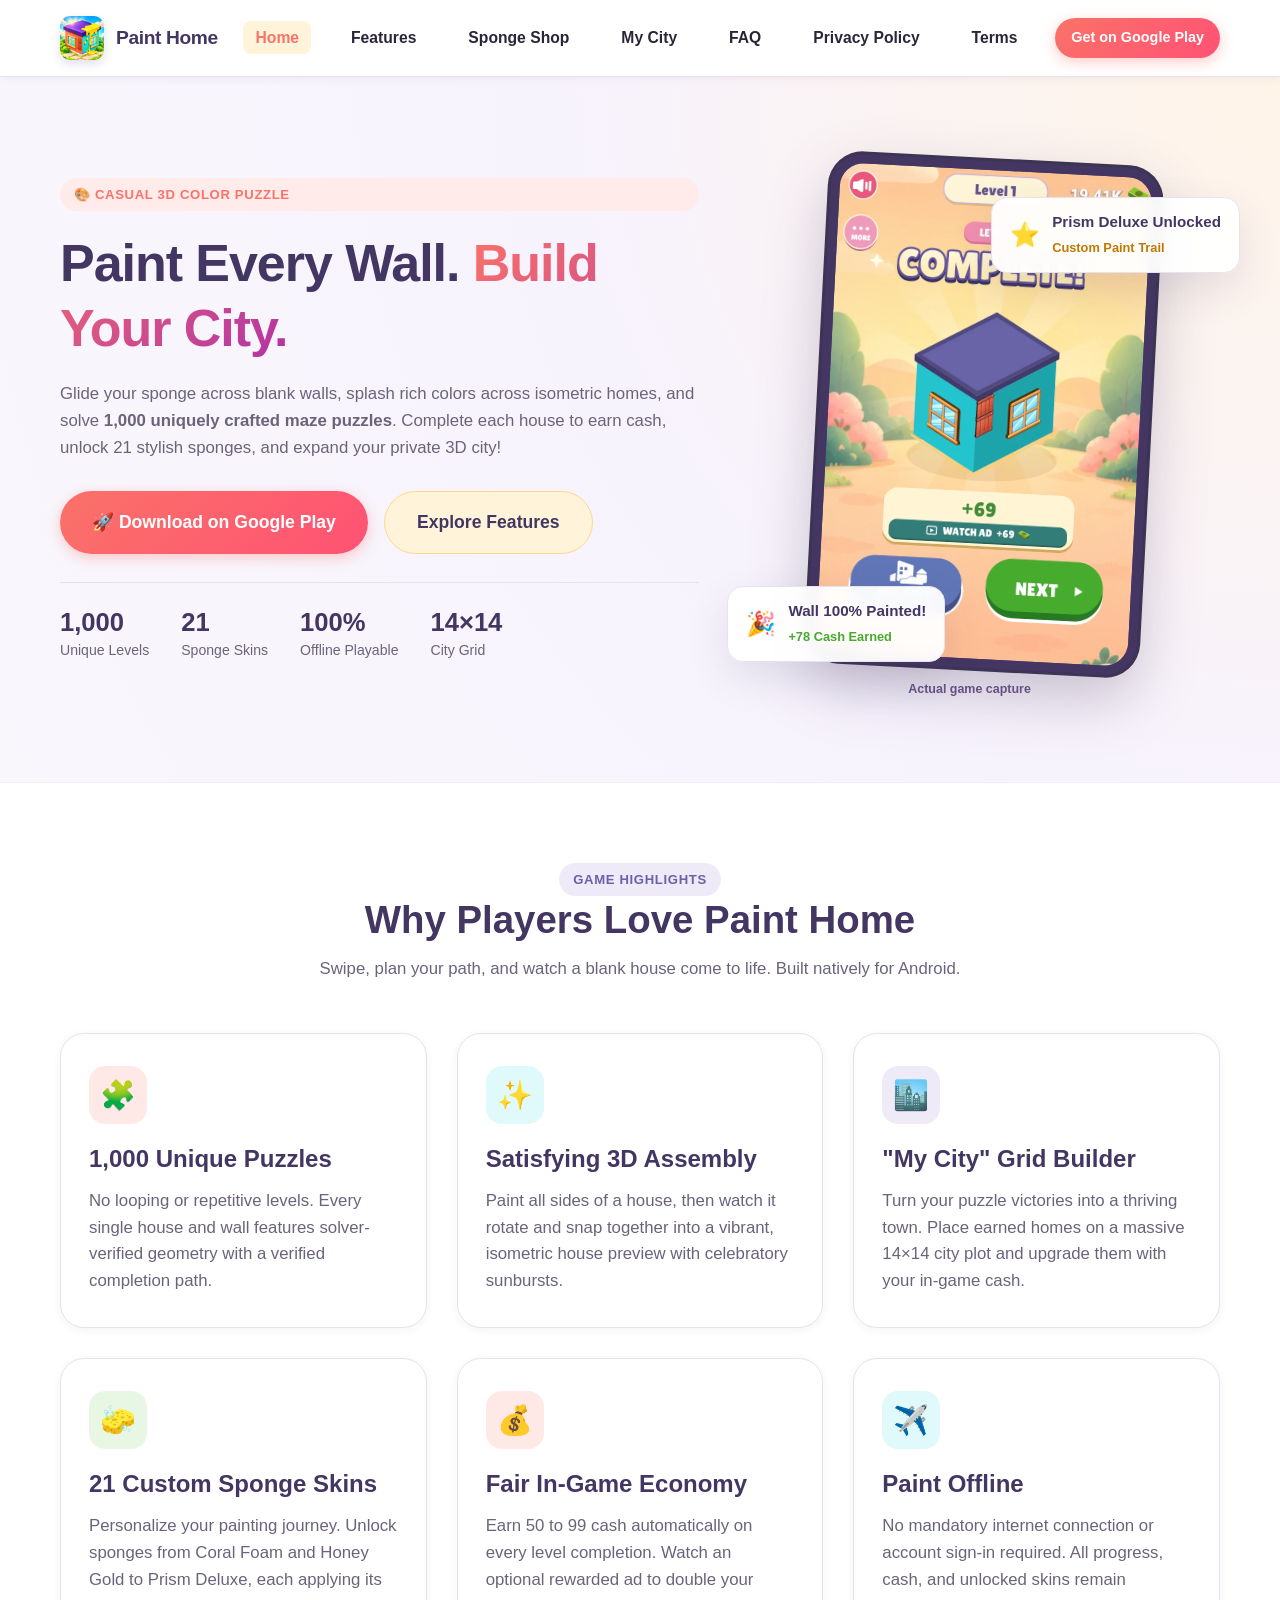
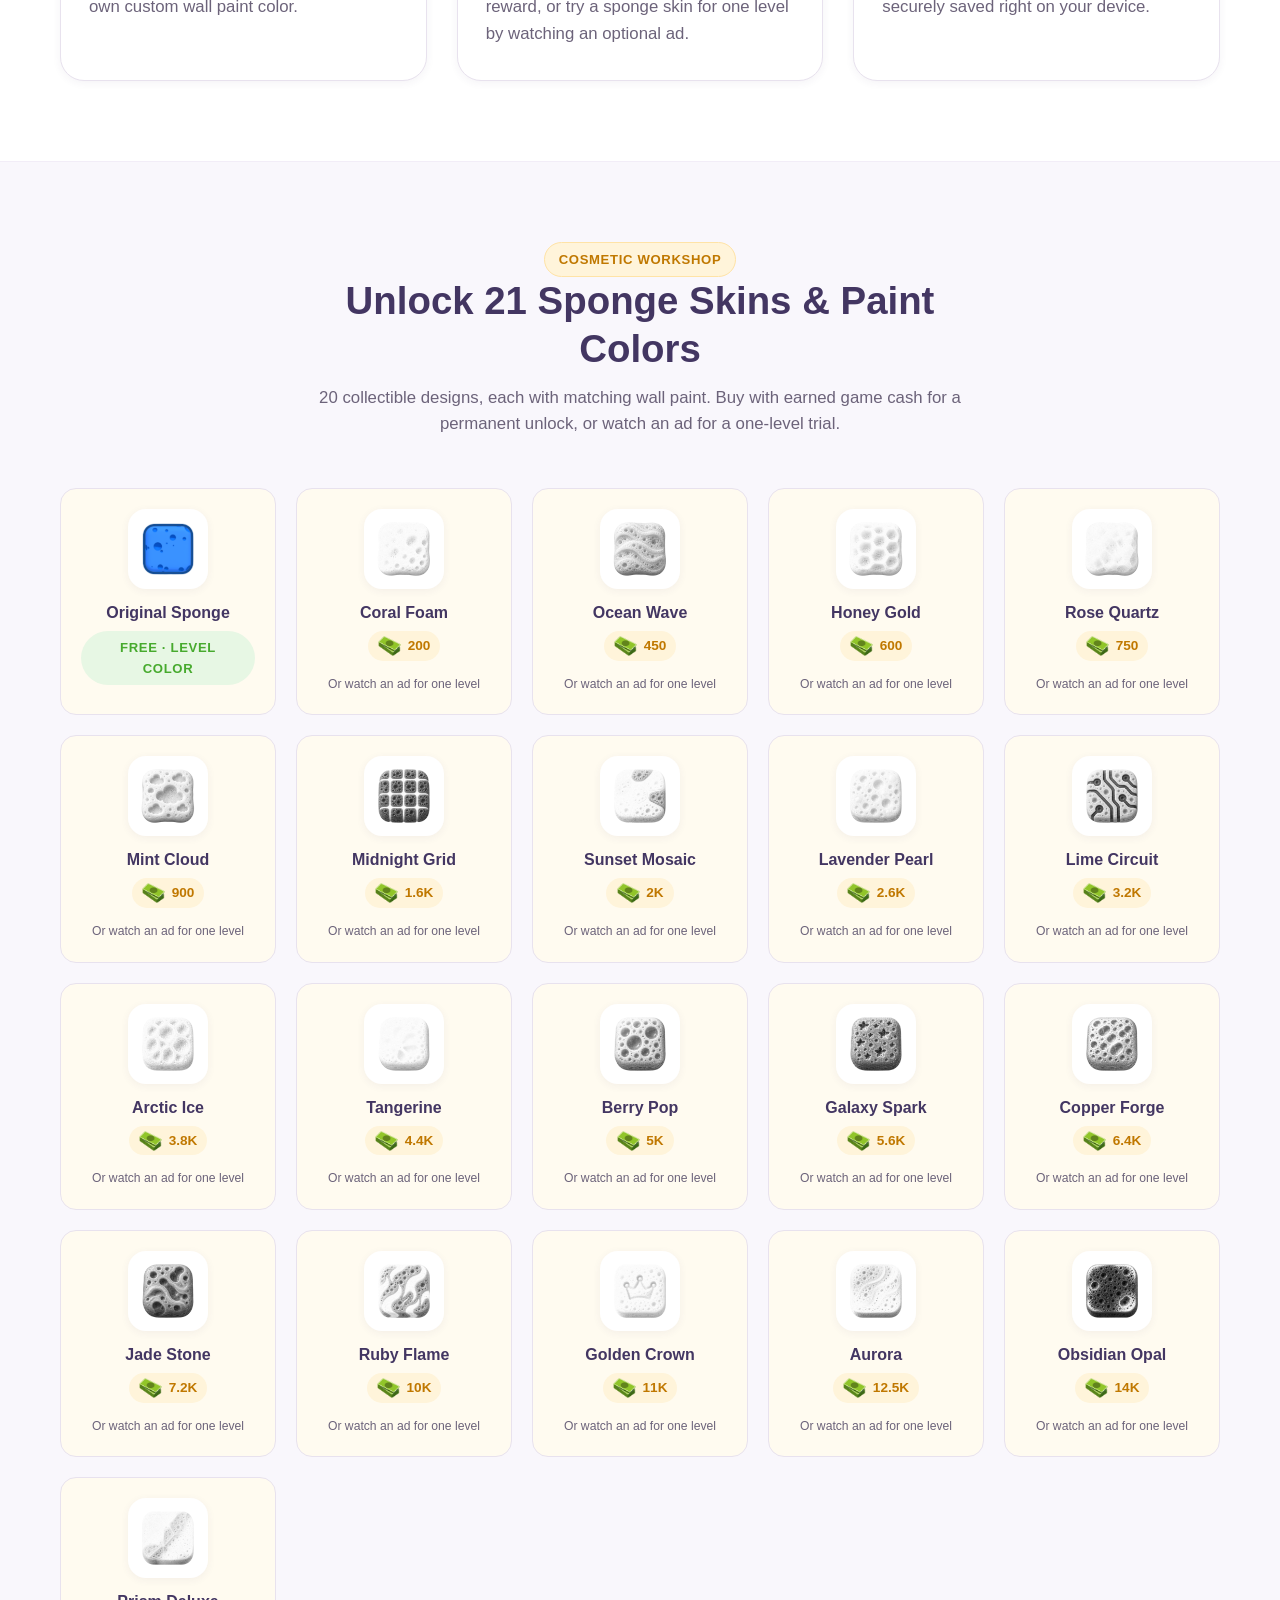
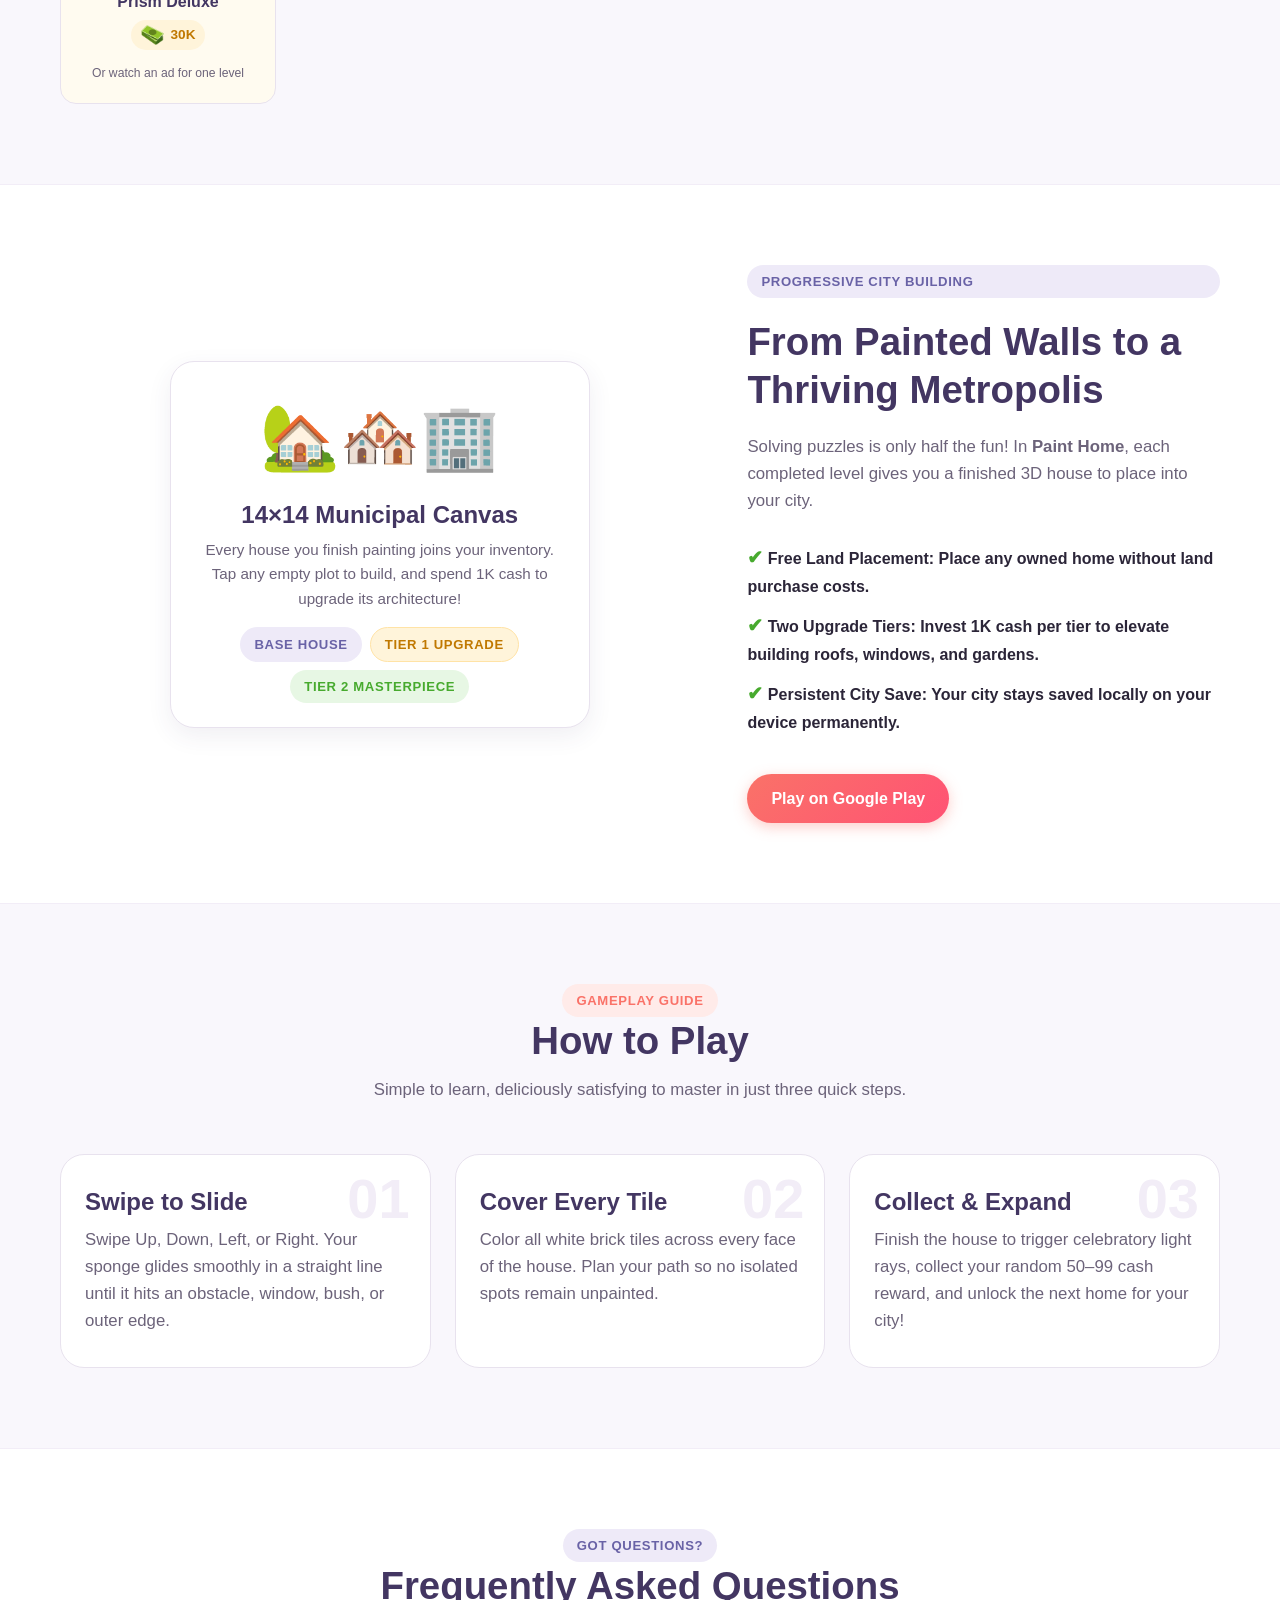
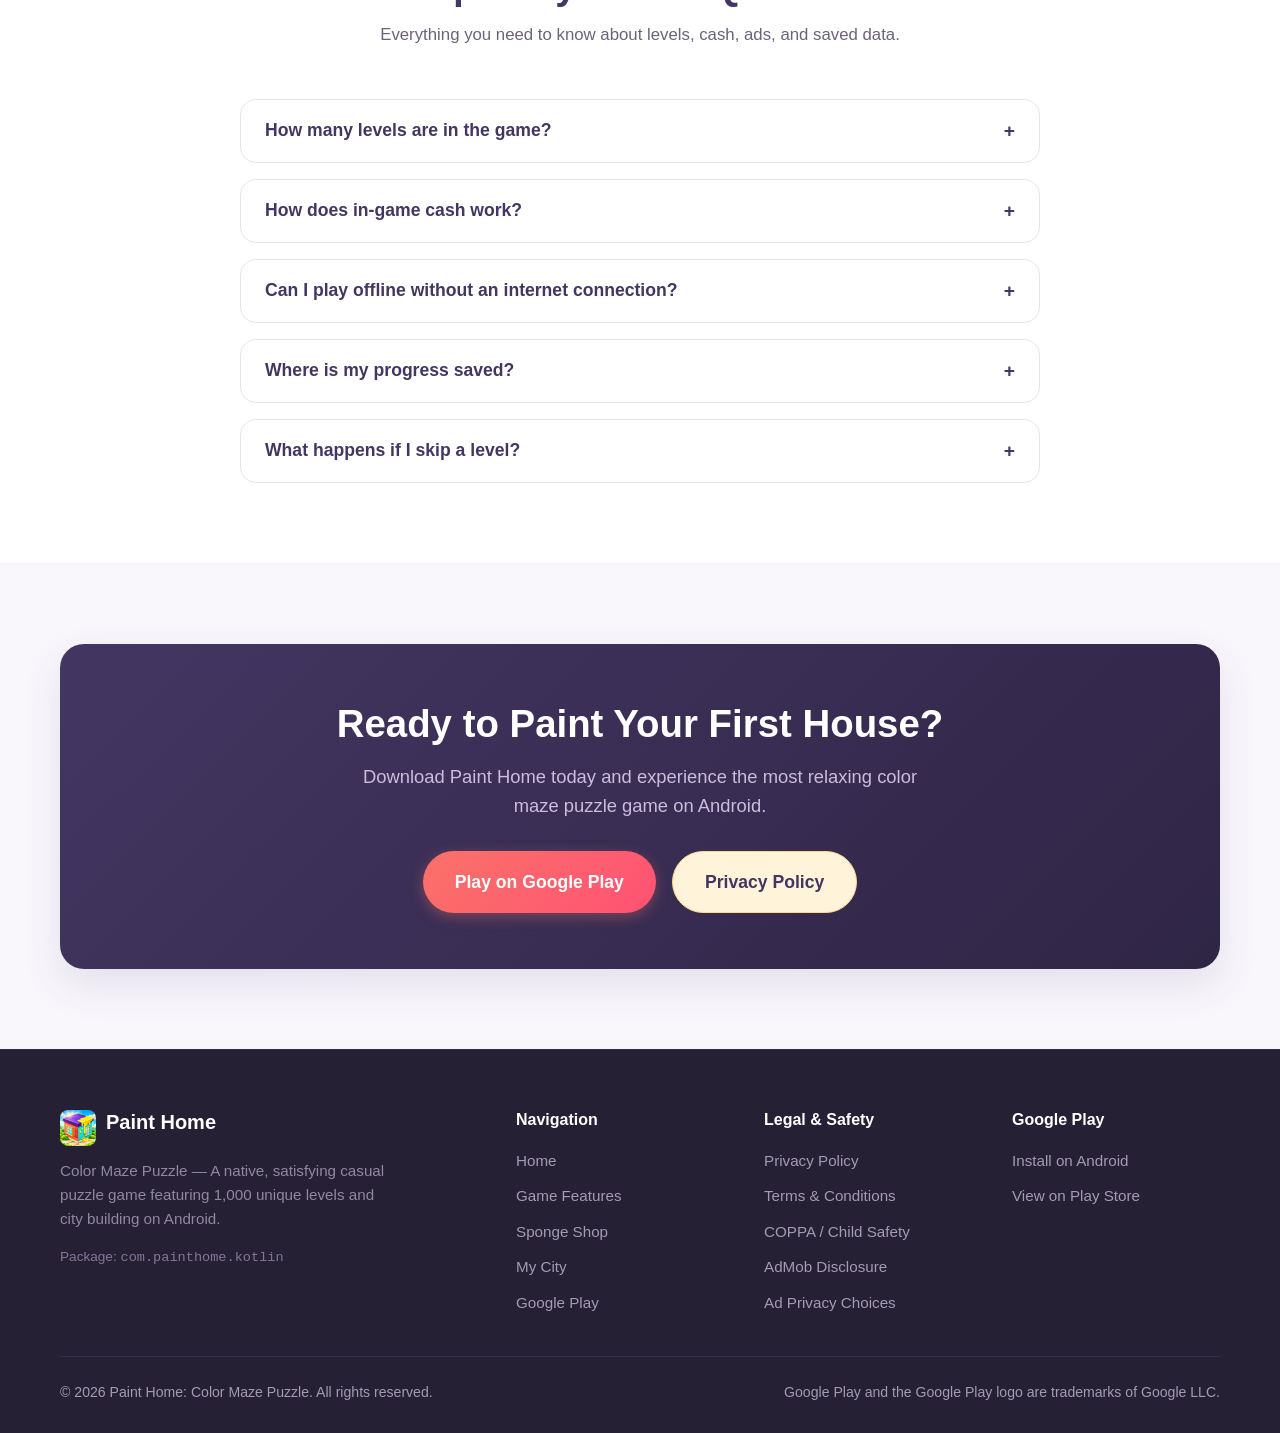
==== commit 714216d8: "Remove all app version references from website pages" ====
--- a/index.html
+++ b/index.html
@@ -384,7 +384,7 @@
             Color Maze Puzzle — A native, satisfying casual puzzle game featuring 1,000 unique levels and city building on Android.
           </p>
           <div style="margin-top: 14px; font-size: 0.85rem; color: #847796;">
-            Package: <code>com.painthome.kotlin</code> • Version 2.5
+            Package: <code>com.painthome.kotlin</code>
           </div>
         </div>
 
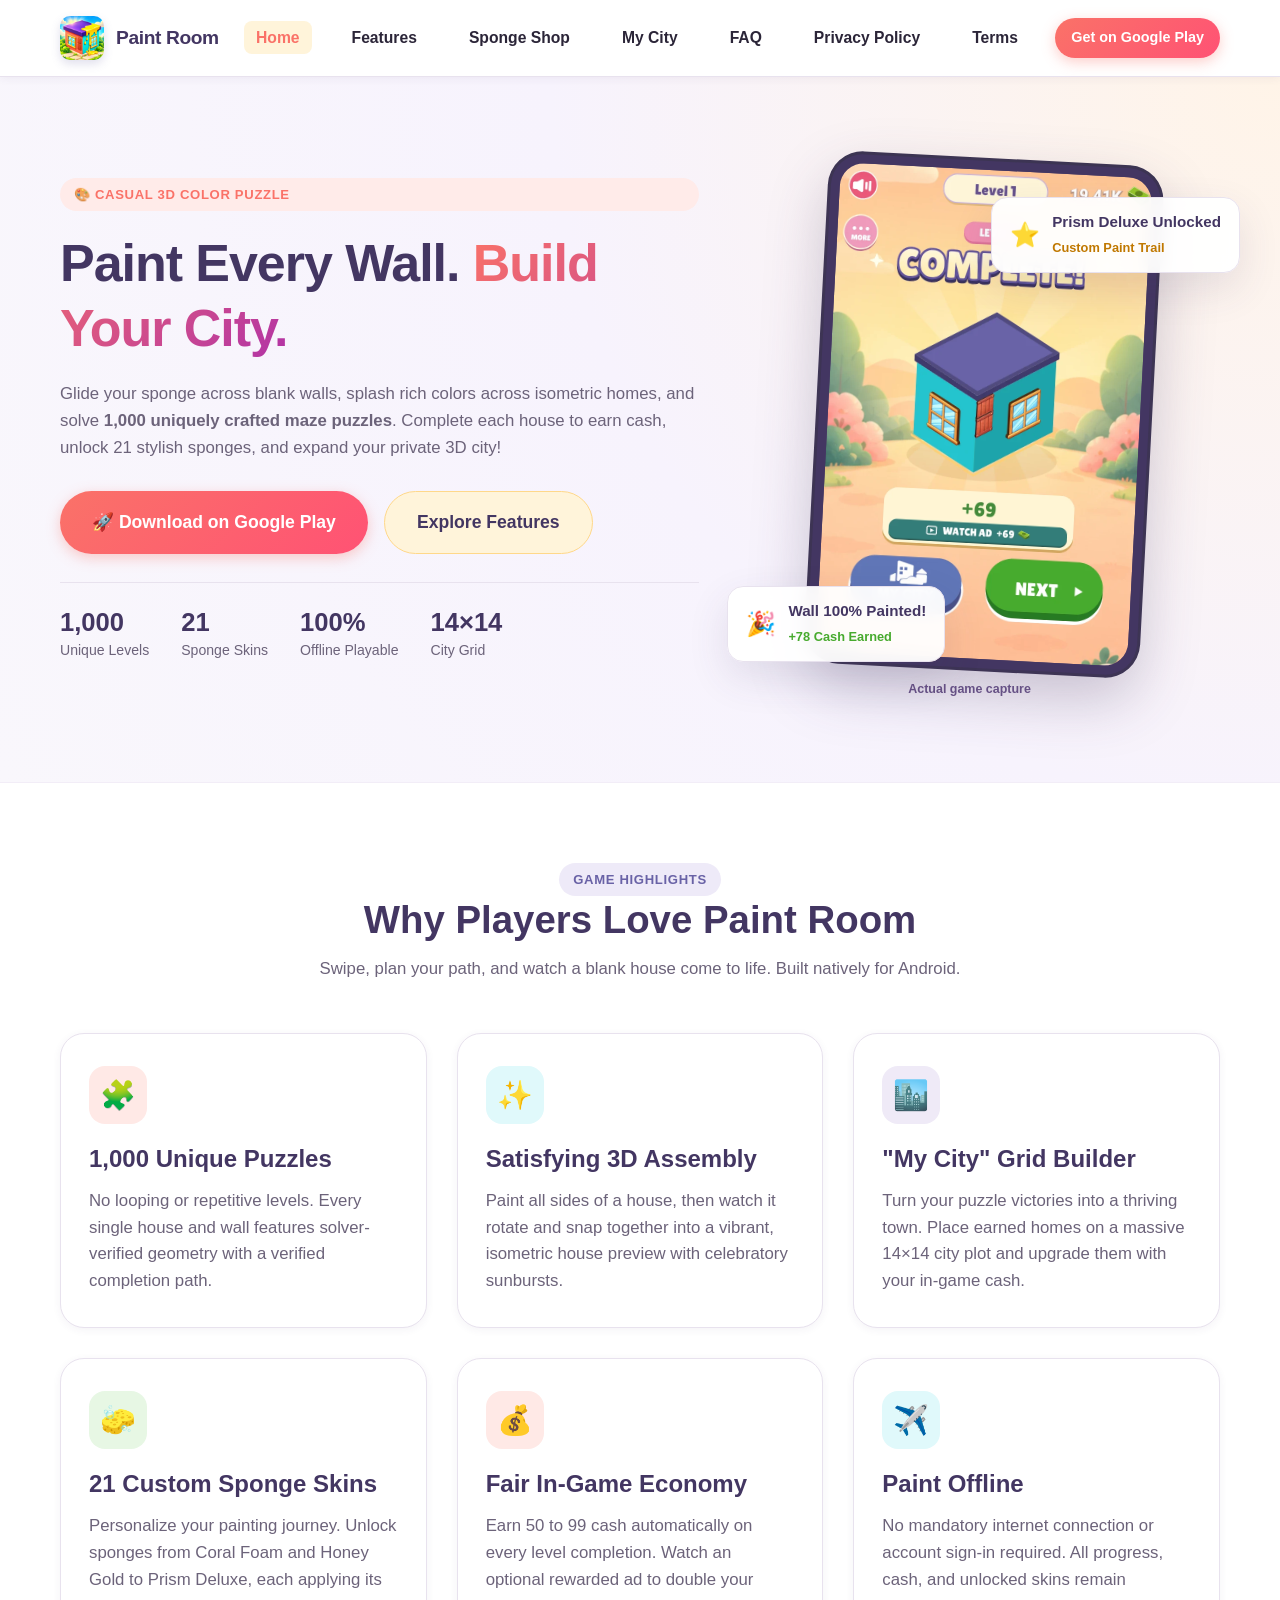
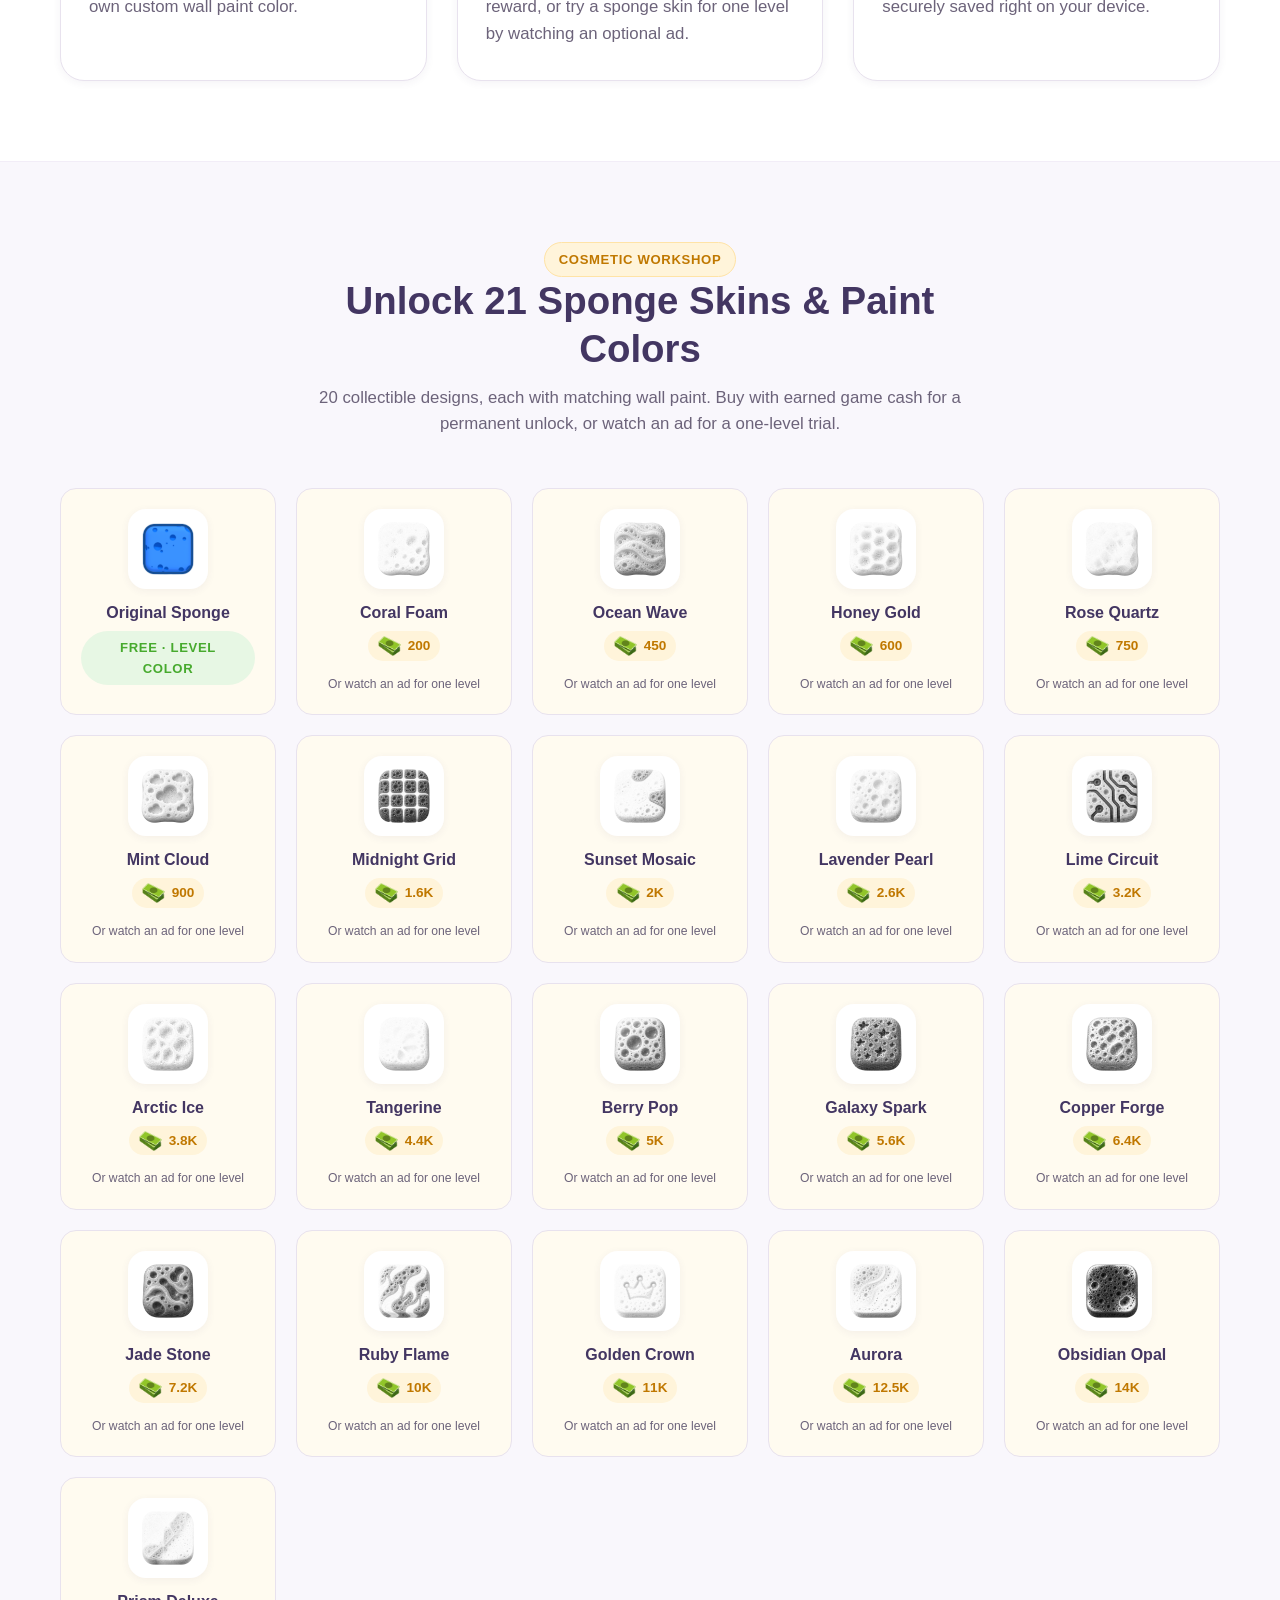
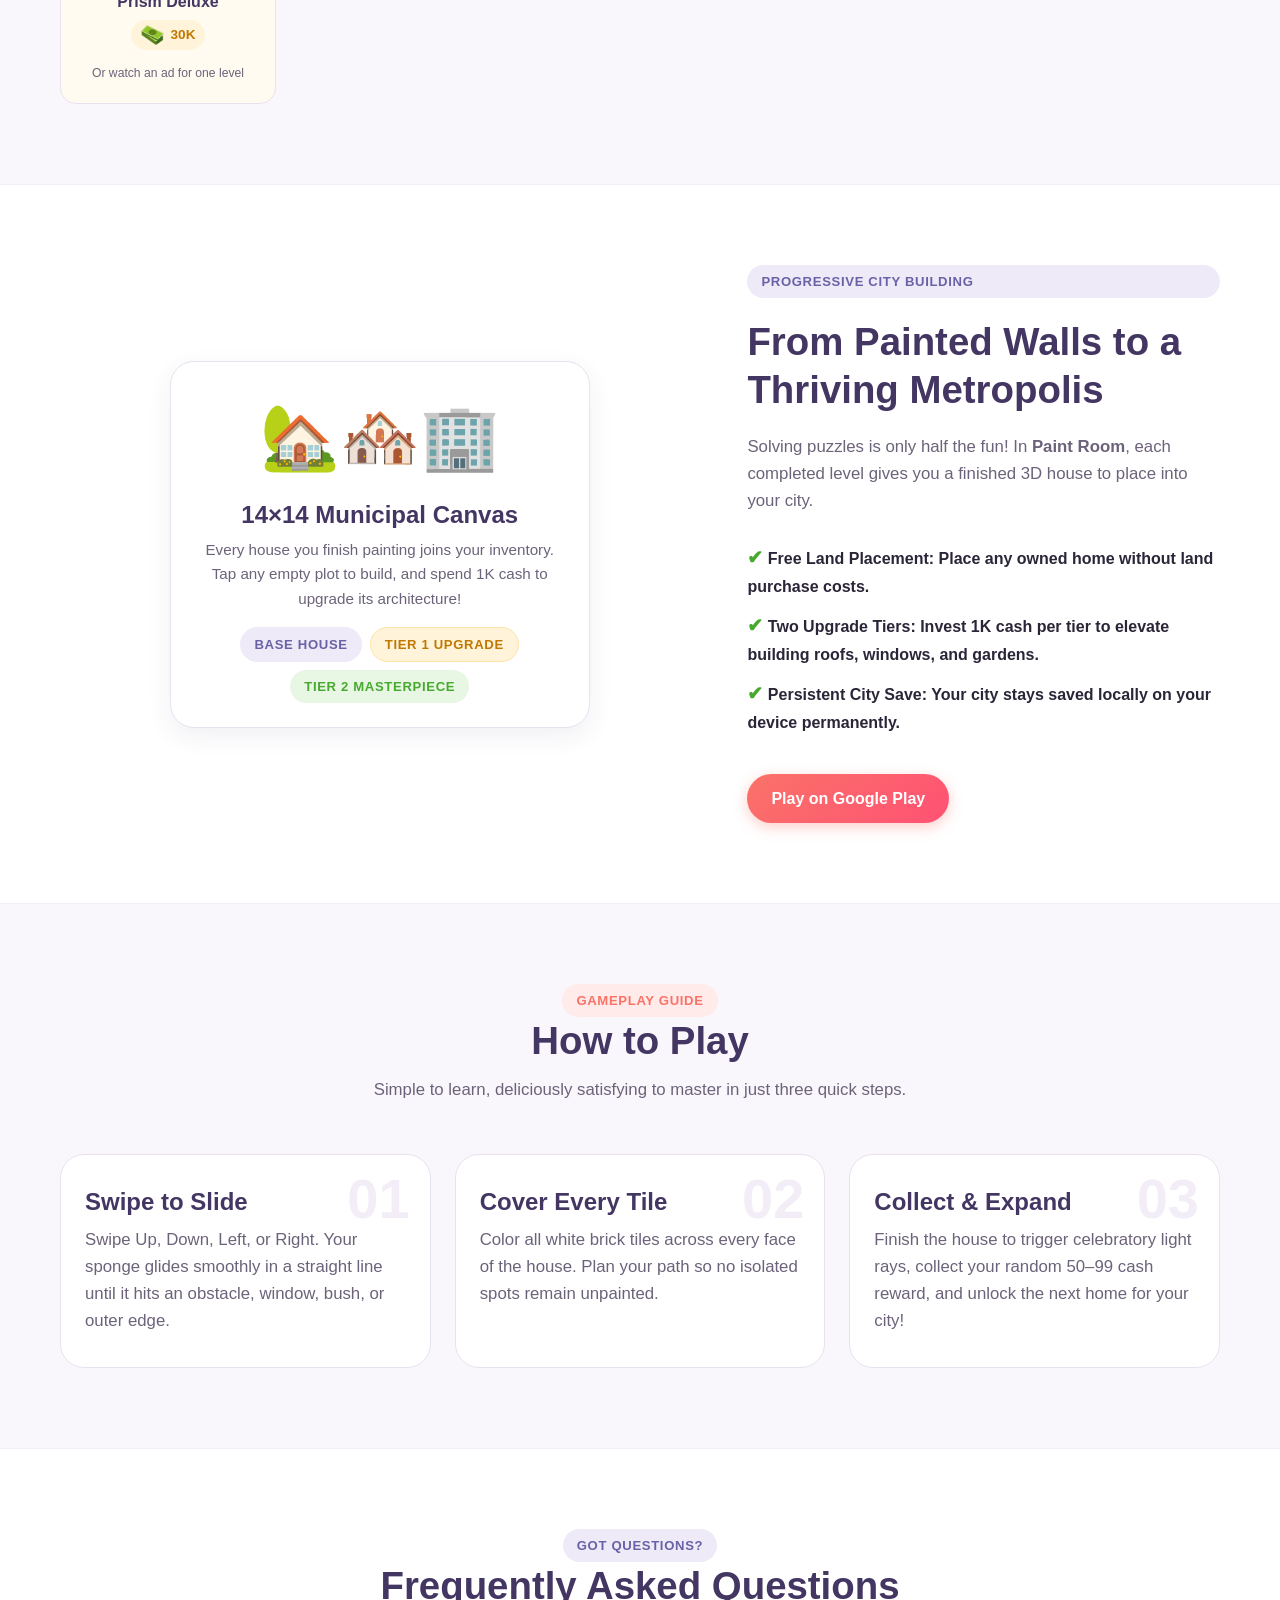
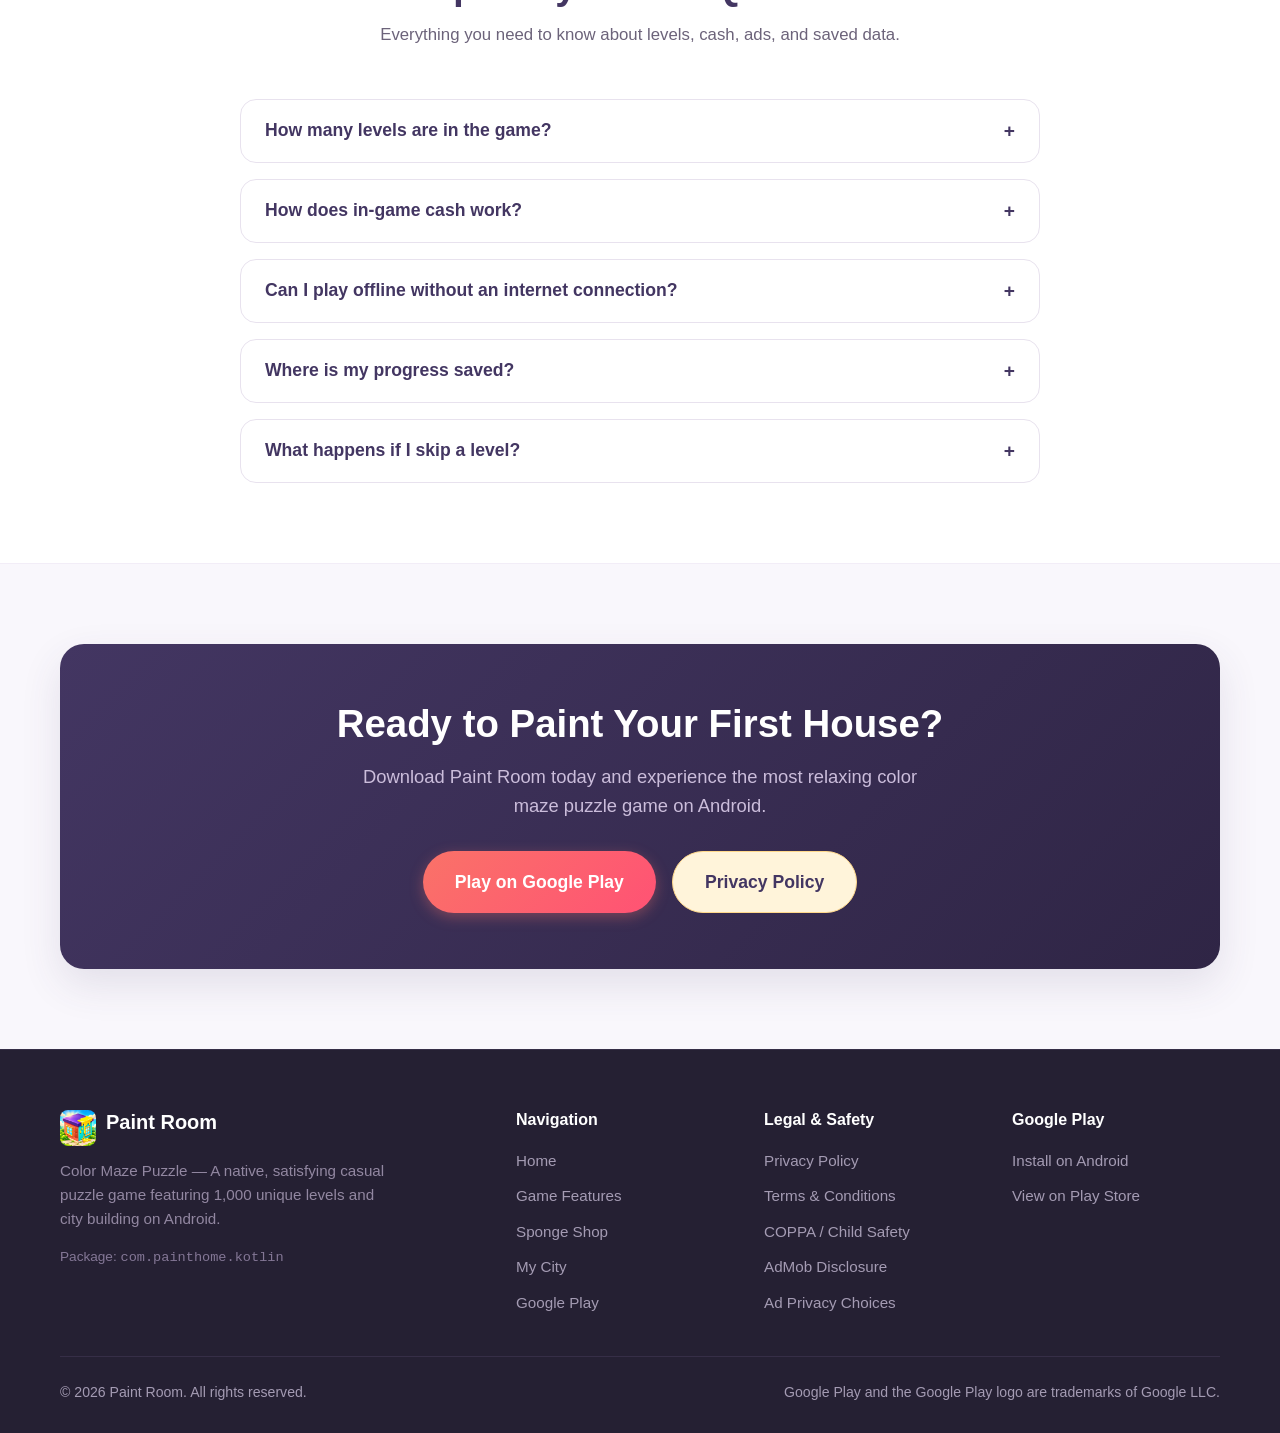
==== commit e2dc9d83: "Update game branding to Paint Room across website and policies" ====
--- a/index.html
+++ b/index.html
@@ -3,7 +3,7 @@
 <head>
   <meta charset="UTF-8">
   <meta name="viewport" content="width=device-width, initial-scale=1.0">
-  <title>Paint Home: Color Maze Puzzle — Official Game Website</title>
+  <title>Paint Room — Official Game Website</title>
   <meta name="description" content="Slide your sponge, paint vibrant 3D houses, and build your dream city! Enjoy 1,000 unique levels, 21 sponge skins, and offline puzzle gameplay; ads need an internet connection.">
   <link rel="icon" type="image/png" href="assets/images/game_icon.png?v=3">
   <link rel="shortcut icon" href="favicon.ico?v=3">
@@ -17,8 +17,8 @@
     <div class="container">
       <nav class="navbar" aria-label="Main Navigation">
         <a href="index.html" class="nav-brand">
-          <img src="assets/images/game_icon.png?v=3" alt="Paint Home Icon" width="44" height="44">
-          <span>Paint Home</span>
+          <img src="assets/images/game_icon.png?v=3" alt="Paint Room Icon" width="44" height="44">
+          <span>Paint Room</span>
         </a>
 
         <button class="menu-toggle" aria-label="Toggle navigation menu" aria-expanded="false">
@@ -102,7 +102,7 @@
             </div>
           </div>
 
-          <figure class="phone-mockup real-game-phone"><div class="phone-notch" aria-hidden="true"></div><img class="real-game-capture" src="assets/images/gameplay.webp" width="720" height="1128" alt="Actual Paint Home level-complete screen with the painted house, My City and Next buttons" fetchpriority="high"><figcaption>Actual game capture</figcaption></figure>
+          <figure class="phone-mockup real-game-phone"><div class="phone-notch" aria-hidden="true"></div><img class="real-game-capture" src="assets/images/gameplay.webp" width="720" height="1128" alt="Actual Paint Room level-complete screen with the painted house, My City and Next buttons" fetchpriority="high"><figcaption>Actual game capture</figcaption></figure>
         </div>
       </div>
     </div>
@@ -113,7 +113,7 @@
     <div class="container">
       <div class="section-header">
         <div class="badge badge-purple">Game Highlights</div>
-        <h2>Why Players Love Paint Home</h2>
+        <h2>Why Players Love Paint Room</h2>
         <p>Swipe, plan your path, and watch a blank house come to life. Built natively for Android.</p>
       </div>
 
@@ -222,7 +222,7 @@
           <div class="badge badge-purple">Progressive City Building</div>
           <h2>From Painted Walls to a Thriving Metropolis</h2>
           <p>
-            Solving puzzles is only half the fun! In <strong>Paint Home</strong>, each completed level gives you a finished 3D house to place into your city. 
+            Solving puzzles is only half the fun! In <strong>Paint Room</strong>, each completed level gives you a finished 3D house to place into your city. 
           </p>
           <ul style="list-style: none; display: flex; flex-direction: column; gap: 12px; margin: 8px 0;">
             <li style="display: flex; align-items: center; gap: 10px; font-weight: 600;">
@@ -358,7 +358,7 @@
     <div class="container">
       <div class="cta-banner">
         <h2>Ready to Paint Your First House?</h2>
-        <p>Download Paint Home today and experience the most relaxing color maze puzzle game on Android.</p>
+        <p>Download Paint Room today and experience the most relaxing color maze puzzle game on Android.</p>
         <div class="btn-group">
           <a href="https://play.google.com/store/apps/details?id=com.painthome.kotlin" target="_blank" rel="noopener" class="btn btn-primary btn-lg">
             <span>Play on Google Play</span>
@@ -377,8 +377,8 @@
       <div class="footer-grid">
         <div class="footer-brand">
           <div style="display: flex; align-items: center; gap: 10px; margin-bottom: 12px;">
-            <img src="assets/images/game_icon.png?v=3" alt="Paint Home Icon" width="36" height="36" style="border-radius: 8px;">
-            <h3>Paint Home</h3>
+            <img src="assets/images/game_icon.png?v=3" alt="Paint Room Icon" width="36" height="36" style="border-radius: 8px;">
+            <h3>Paint Room</h3>
           </div>
           <p>
             Color Maze Puzzle — A native, satisfying casual puzzle game featuring 1,000 unique levels and city building on Android.
@@ -421,7 +421,7 @@
 
       <div class="footer-bottom">
         <div>
-          &copy; <span class="current-year">2026</span> Paint Home: Color Maze Puzzle. All rights reserved.
+          &copy; <span class="current-year">2026</span> Paint Room. All rights reserved.
         </div>
         <div>
           Google Play and the Google Play logo are trademarks of Google LLC.
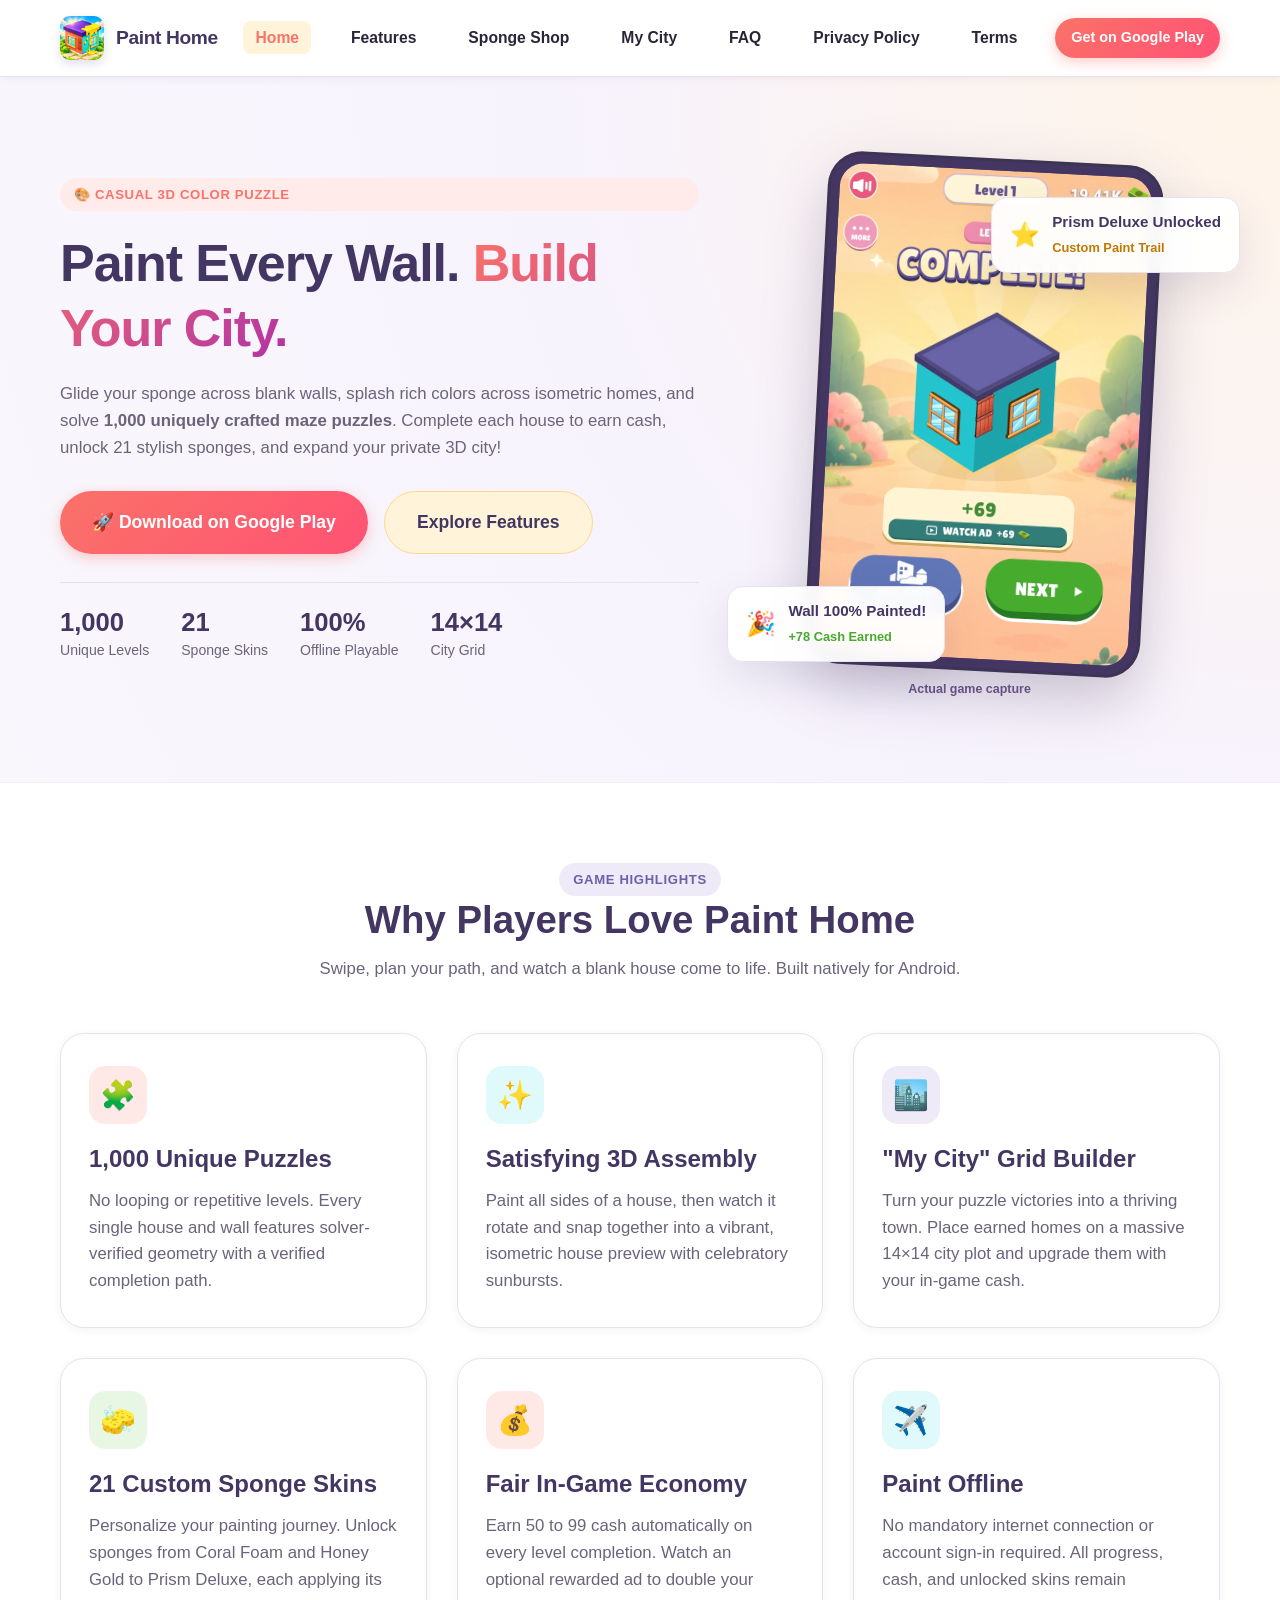
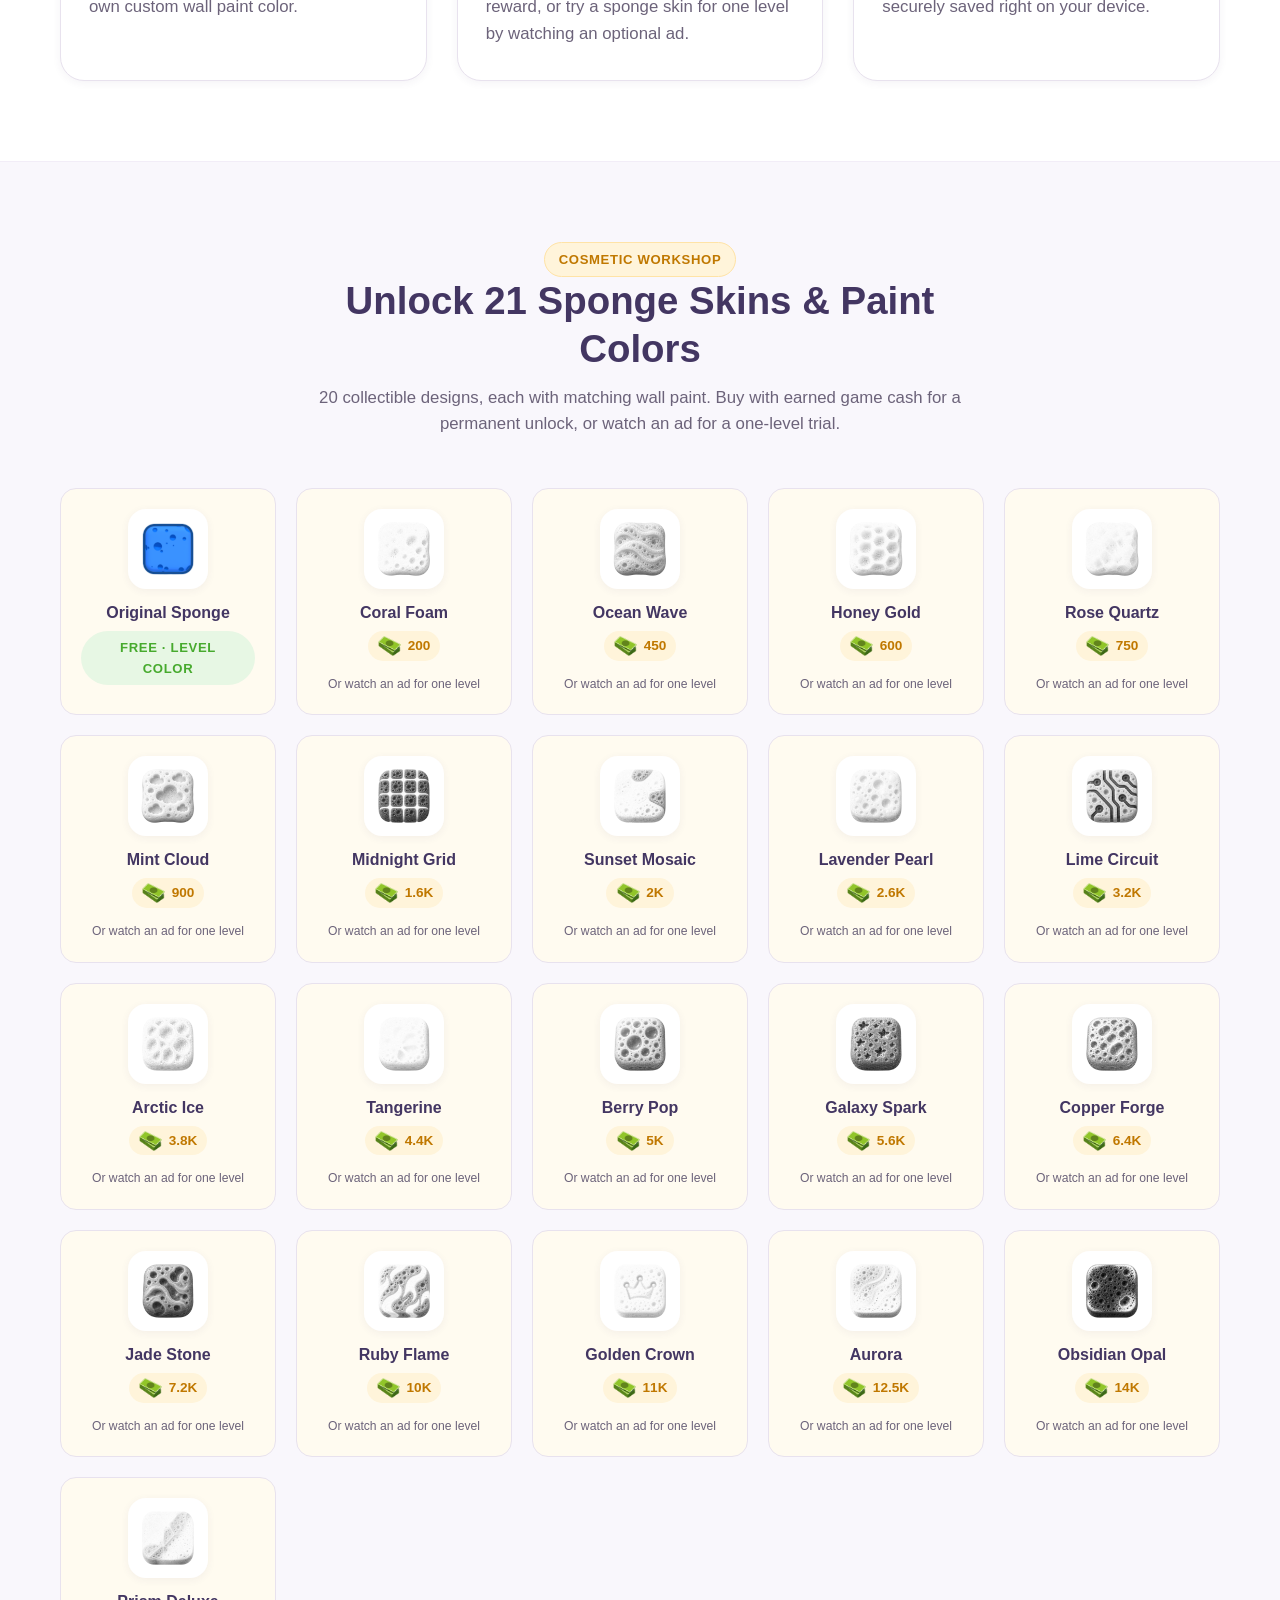
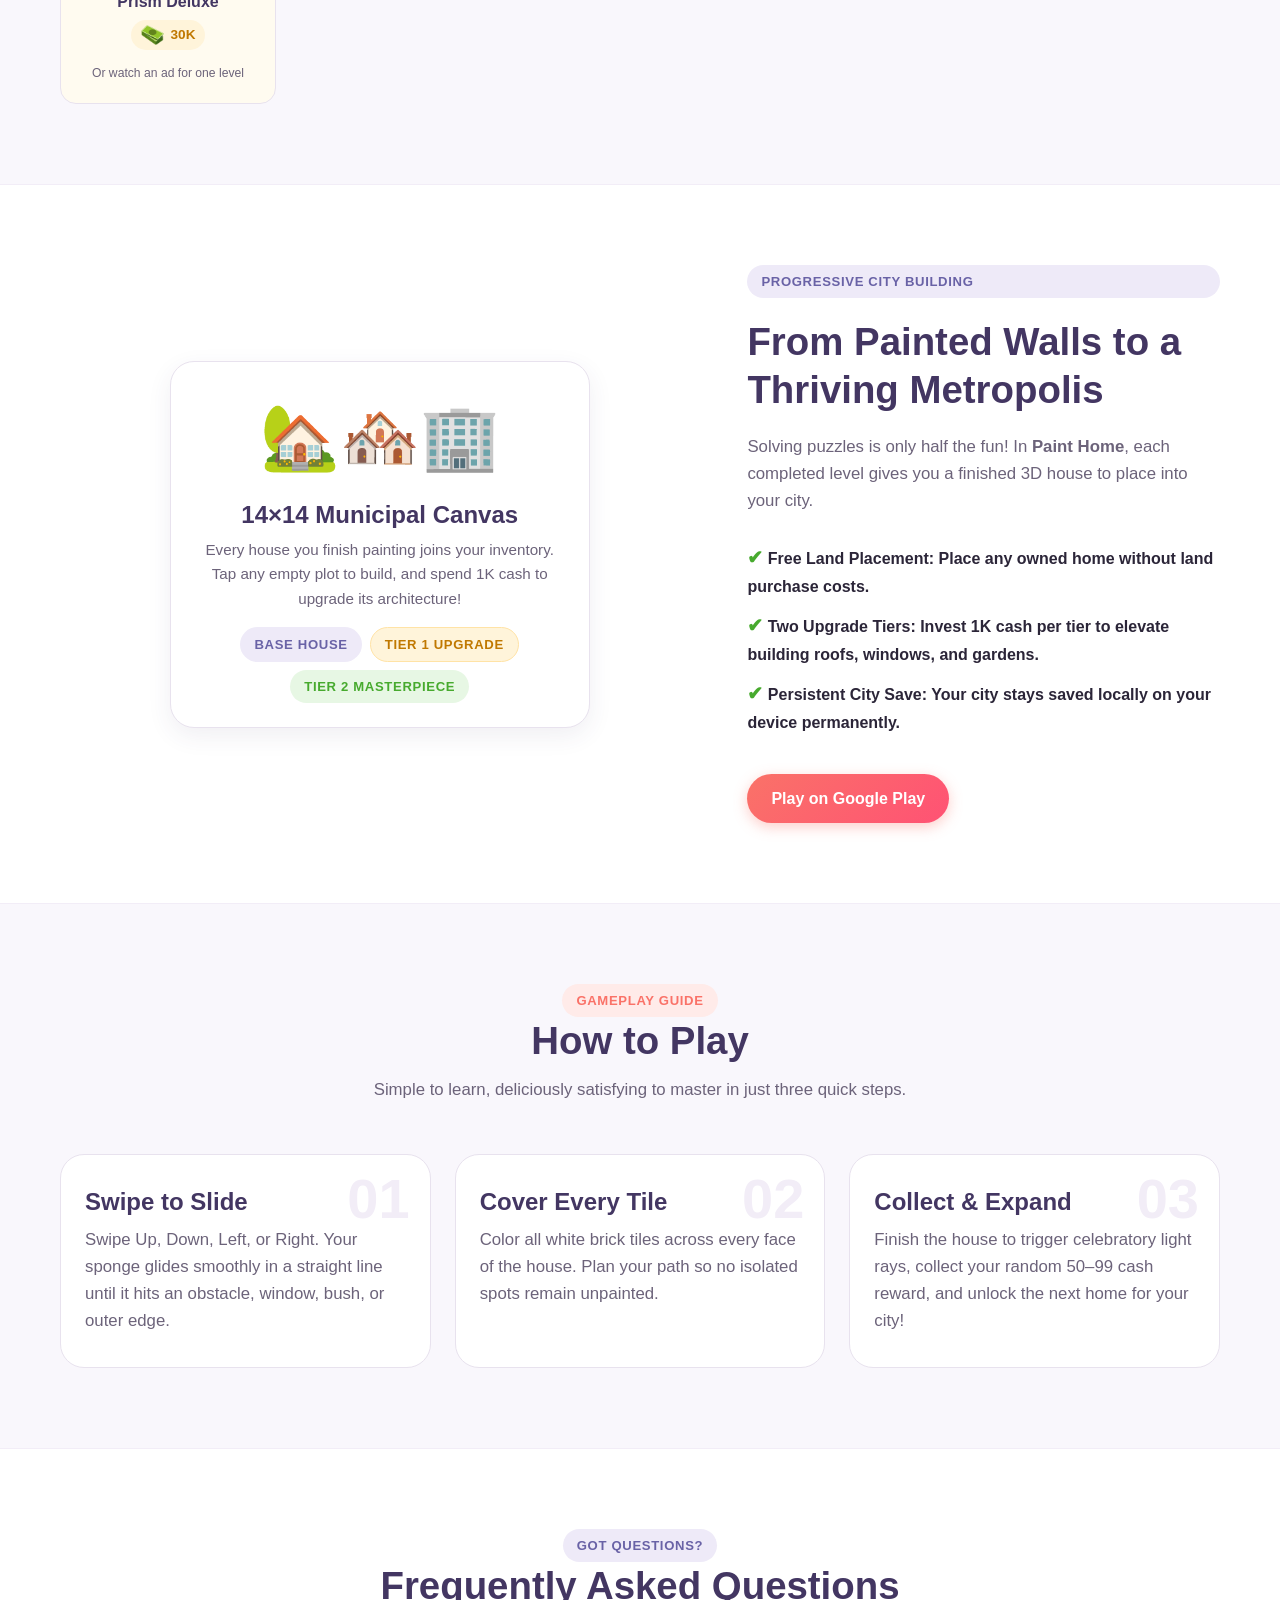
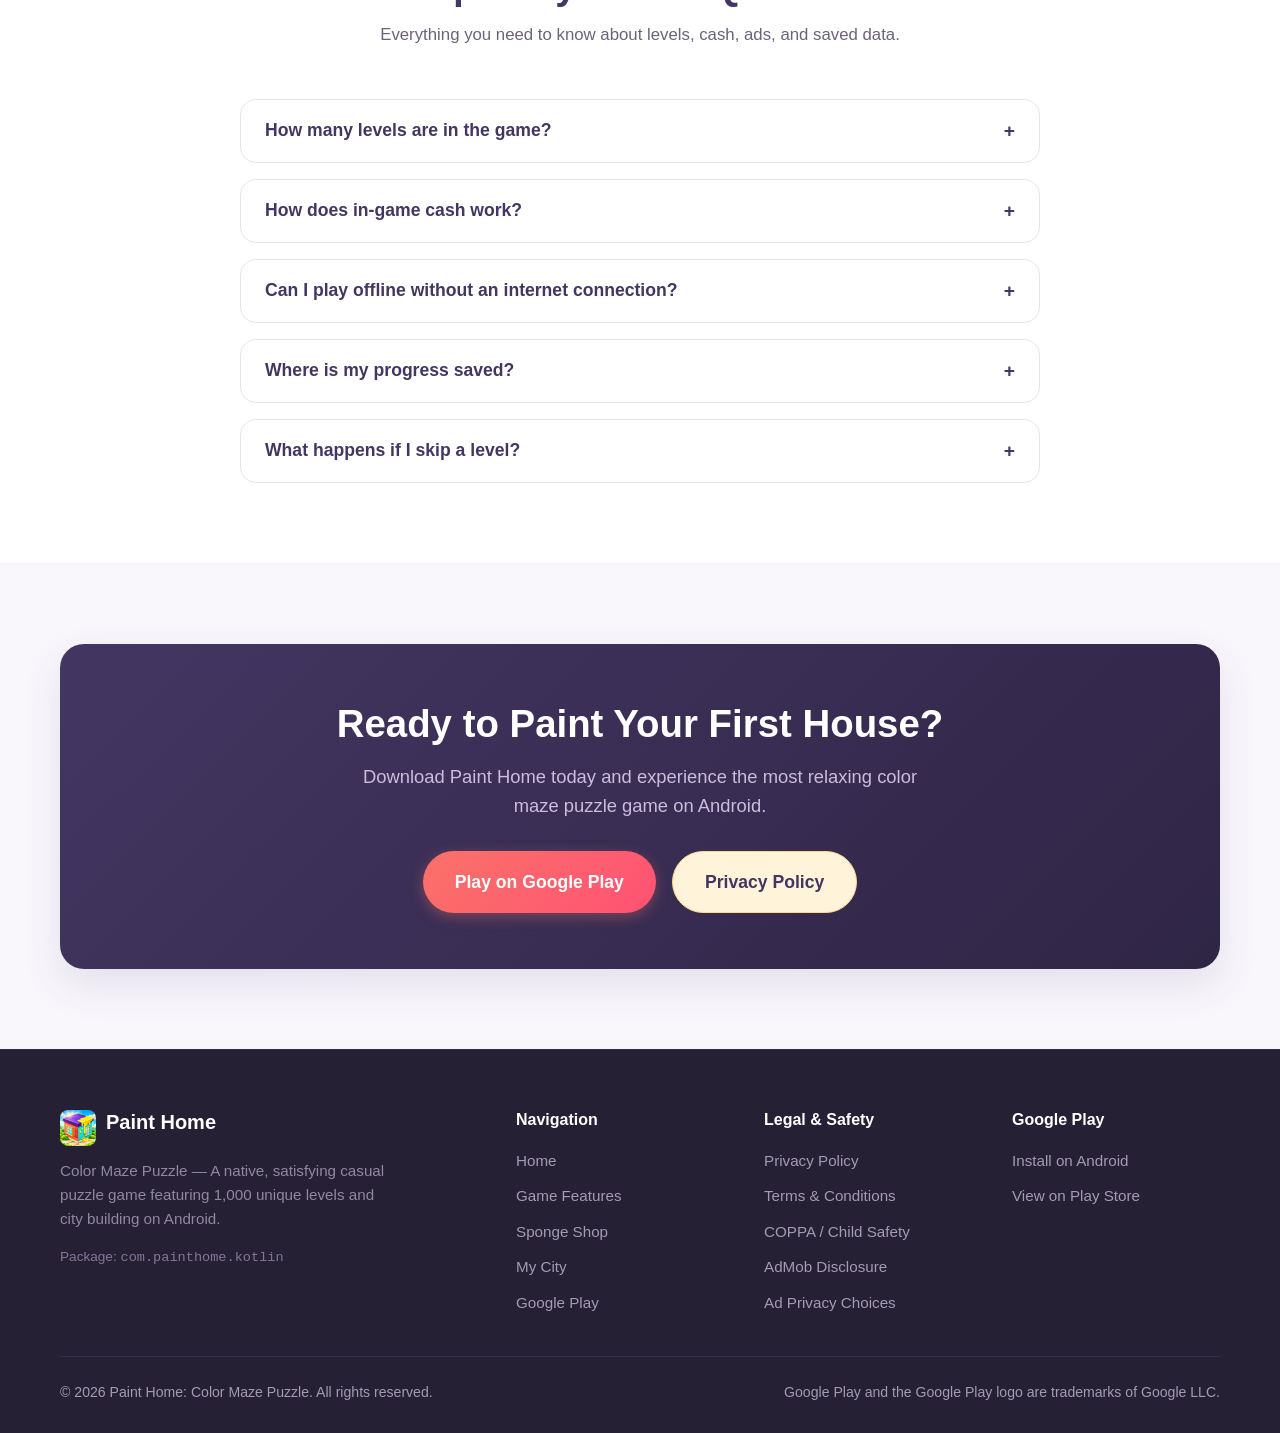
==== commit f2f29122: "Update game branding back to Paint Home: Color Maze Puzzle" ====
--- a/index.html
+++ b/index.html
@@ -3,7 +3,7 @@
 <head>
   <meta charset="UTF-8">
   <meta name="viewport" content="width=device-width, initial-scale=1.0">
-  <title>Paint Room — Official Game Website</title>
+  <title>Paint Home: Color Maze Puzzle — Official Game Website</title>
   <meta name="description" content="Slide your sponge, paint vibrant 3D houses, and build your dream city! Enjoy 1,000 unique levels, 21 sponge skins, and offline puzzle gameplay; ads need an internet connection.">
   <link rel="icon" type="image/png" href="assets/images/game_icon.png?v=3">
   <link rel="shortcut icon" href="favicon.ico?v=3">
@@ -17,8 +17,8 @@
     <div class="container">
       <nav class="navbar" aria-label="Main Navigation">
         <a href="index.html" class="nav-brand">
-          <img src="assets/images/game_icon.png?v=3" alt="Paint Room Icon" width="44" height="44">
-          <span>Paint Room</span>
+          <img src="assets/images/game_icon.png?v=3" alt="Paint Home Icon" width="44" height="44">
+          <span>Paint Home</span>
         </a>
 
         <button class="menu-toggle" aria-label="Toggle navigation menu" aria-expanded="false">
@@ -102,7 +102,7 @@
             </div>
           </div>
 
-          <figure class="phone-mockup real-game-phone"><div class="phone-notch" aria-hidden="true"></div><img class="real-game-capture" src="assets/images/gameplay.webp" width="720" height="1128" alt="Actual Paint Room level-complete screen with the painted house, My City and Next buttons" fetchpriority="high"><figcaption>Actual game capture</figcaption></figure>
+          <figure class="phone-mockup real-game-phone"><div class="phone-notch" aria-hidden="true"></div><img class="real-game-capture" src="assets/images/gameplay.webp" width="720" height="1128" alt="Actual Paint Home level-complete screen with the painted house, My City and Next buttons" fetchpriority="high"><figcaption>Actual game capture</figcaption></figure>
         </div>
       </div>
     </div>
@@ -113,7 +113,7 @@
     <div class="container">
       <div class="section-header">
         <div class="badge badge-purple">Game Highlights</div>
-        <h2>Why Players Love Paint Room</h2>
+        <h2>Why Players Love Paint Home</h2>
         <p>Swipe, plan your path, and watch a blank house come to life. Built natively for Android.</p>
       </div>
 
@@ -222,7 +222,7 @@
           <div class="badge badge-purple">Progressive City Building</div>
           <h2>From Painted Walls to a Thriving Metropolis</h2>
           <p>
-            Solving puzzles is only half the fun! In <strong>Paint Room</strong>, each completed level gives you a finished 3D house to place into your city. 
+            Solving puzzles is only half the fun! In <strong>Paint Home</strong>, each completed level gives you a finished 3D house to place into your city. 
           </p>
           <ul style="list-style: none; display: flex; flex-direction: column; gap: 12px; margin: 8px 0;">
             <li style="display: flex; align-items: center; gap: 10px; font-weight: 600;">
@@ -358,7 +358,7 @@
     <div class="container">
       <div class="cta-banner">
         <h2>Ready to Paint Your First House?</h2>
-        <p>Download Paint Room today and experience the most relaxing color maze puzzle game on Android.</p>
+        <p>Download Paint Home today and experience the most relaxing color maze puzzle game on Android.</p>
         <div class="btn-group">
           <a href="https://play.google.com/store/apps/details?id=com.painthome.kotlin" target="_blank" rel="noopener" class="btn btn-primary btn-lg">
             <span>Play on Google Play</span>
@@ -377,8 +377,8 @@
       <div class="footer-grid">
         <div class="footer-brand">
           <div style="display: flex; align-items: center; gap: 10px; margin-bottom: 12px;">
-            <img src="assets/images/game_icon.png?v=3" alt="Paint Room Icon" width="36" height="36" style="border-radius: 8px;">
-            <h3>Paint Room</h3>
+            <img src="assets/images/game_icon.png?v=3" alt="Paint Home Icon" width="36" height="36" style="border-radius: 8px;">
+            <h3>Paint Home</h3>
           </div>
           <p>
             Color Maze Puzzle — A native, satisfying casual puzzle game featuring 1,000 unique levels and city building on Android.
@@ -421,7 +421,7 @@
 
       <div class="footer-bottom">
         <div>
-          &copy; <span class="current-year">2026</span> Paint Room. All rights reserved.
+          &copy; <span class="current-year">2026</span> Paint Home: Color Maze Puzzle. All rights reserved.
         </div>
         <div>
           Google Play and the Google Play logo are trademarks of Google LLC.
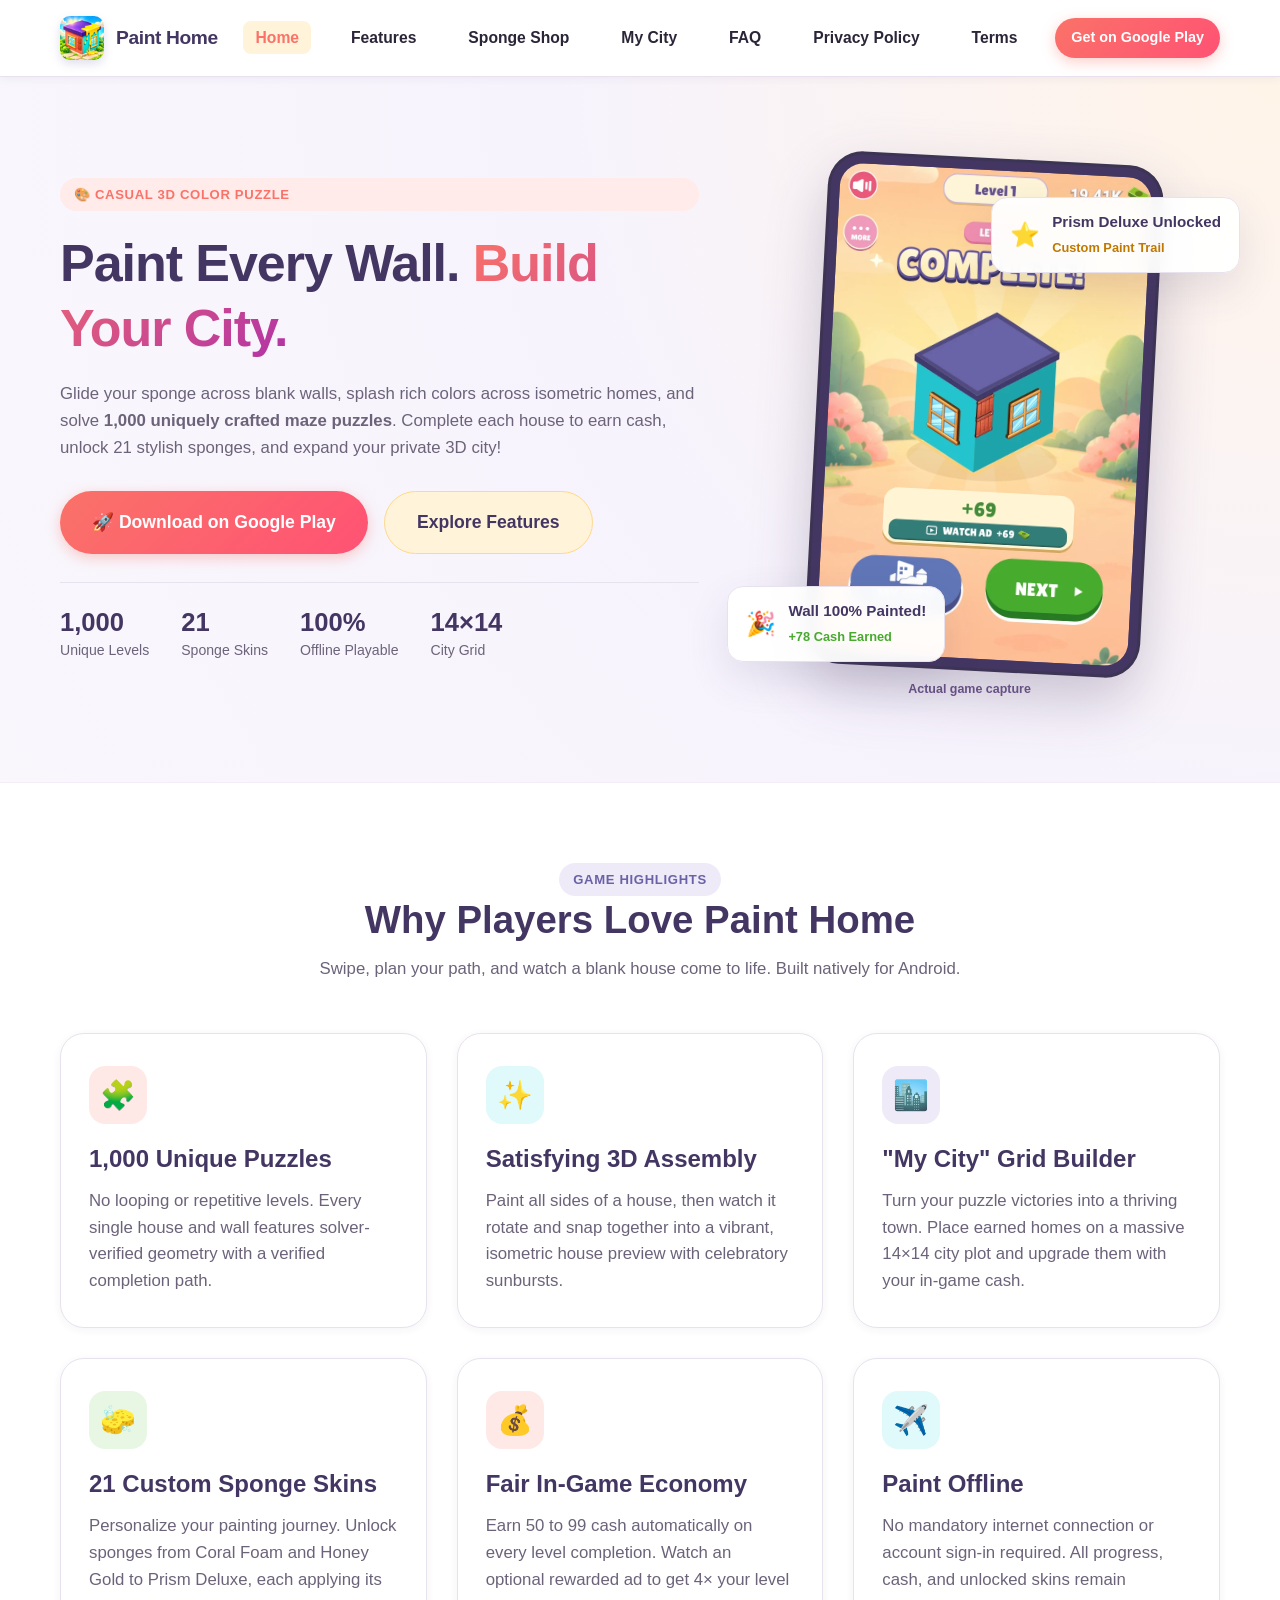
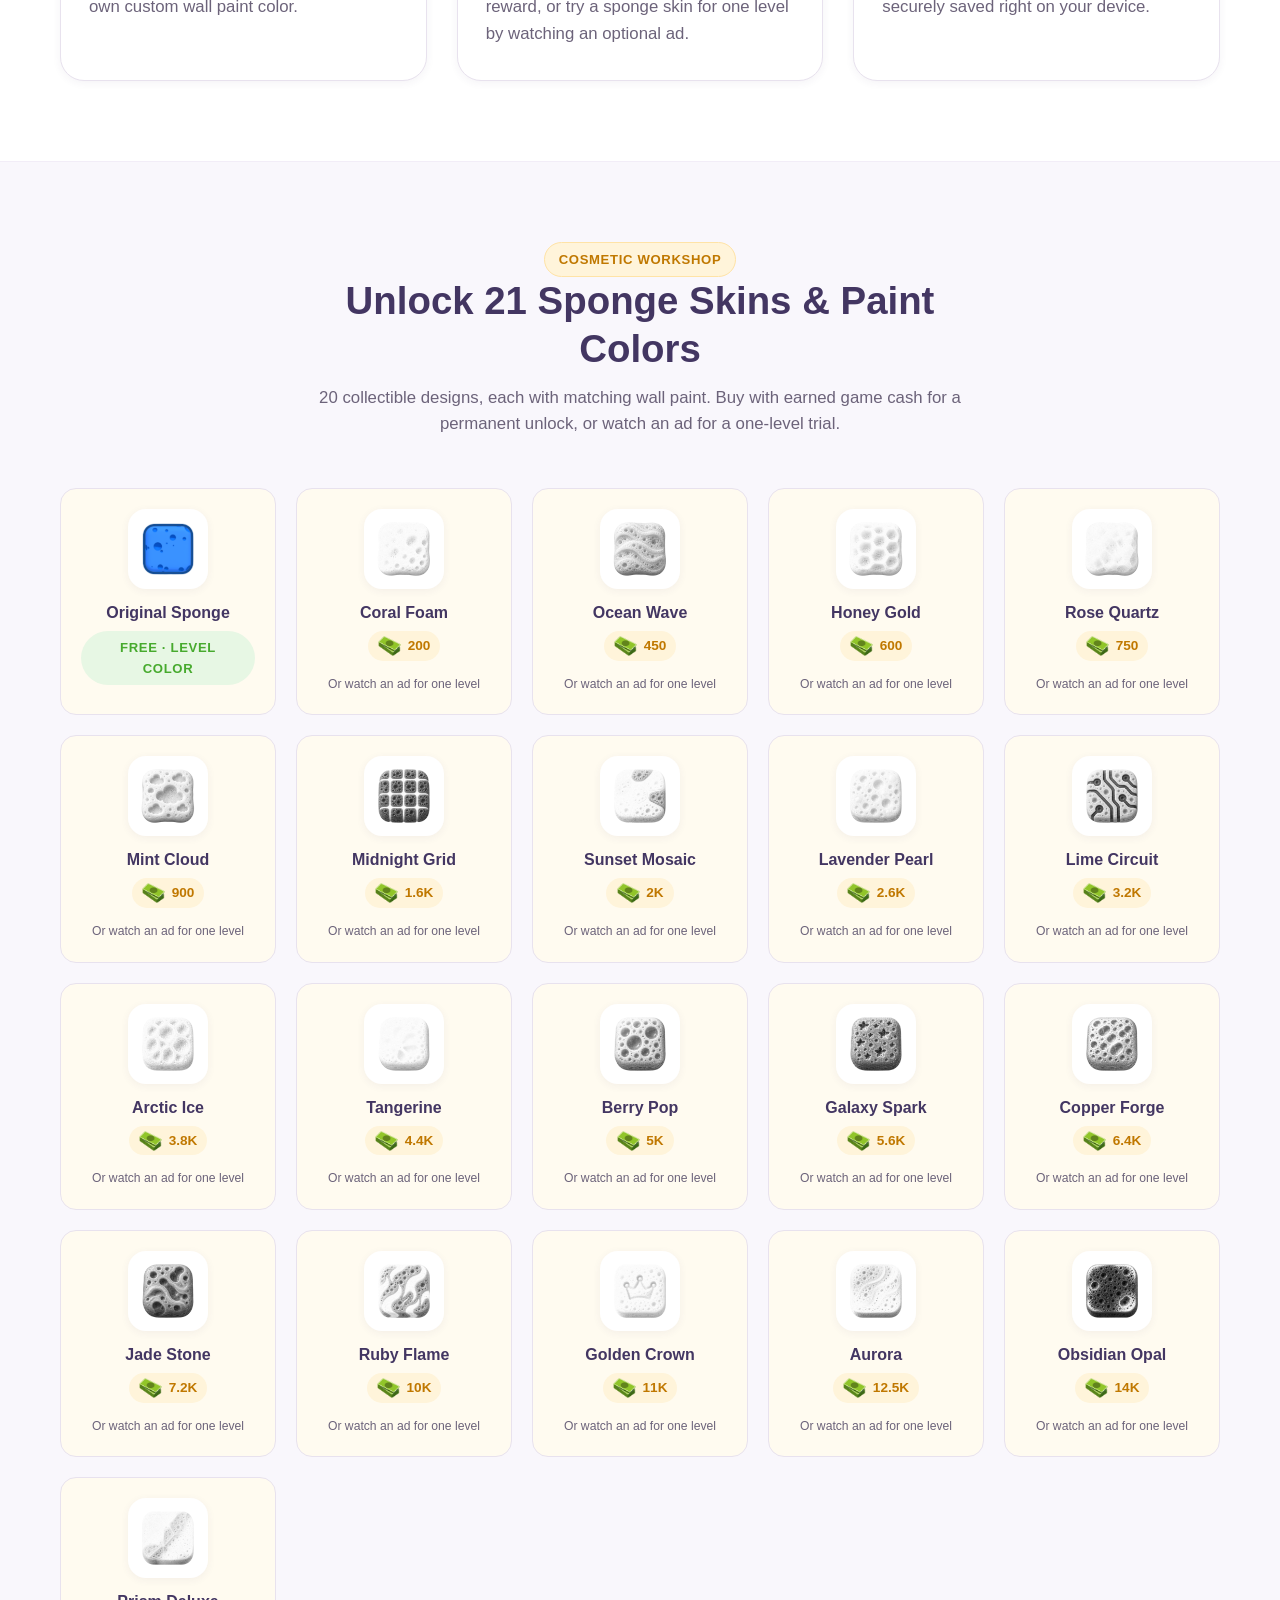
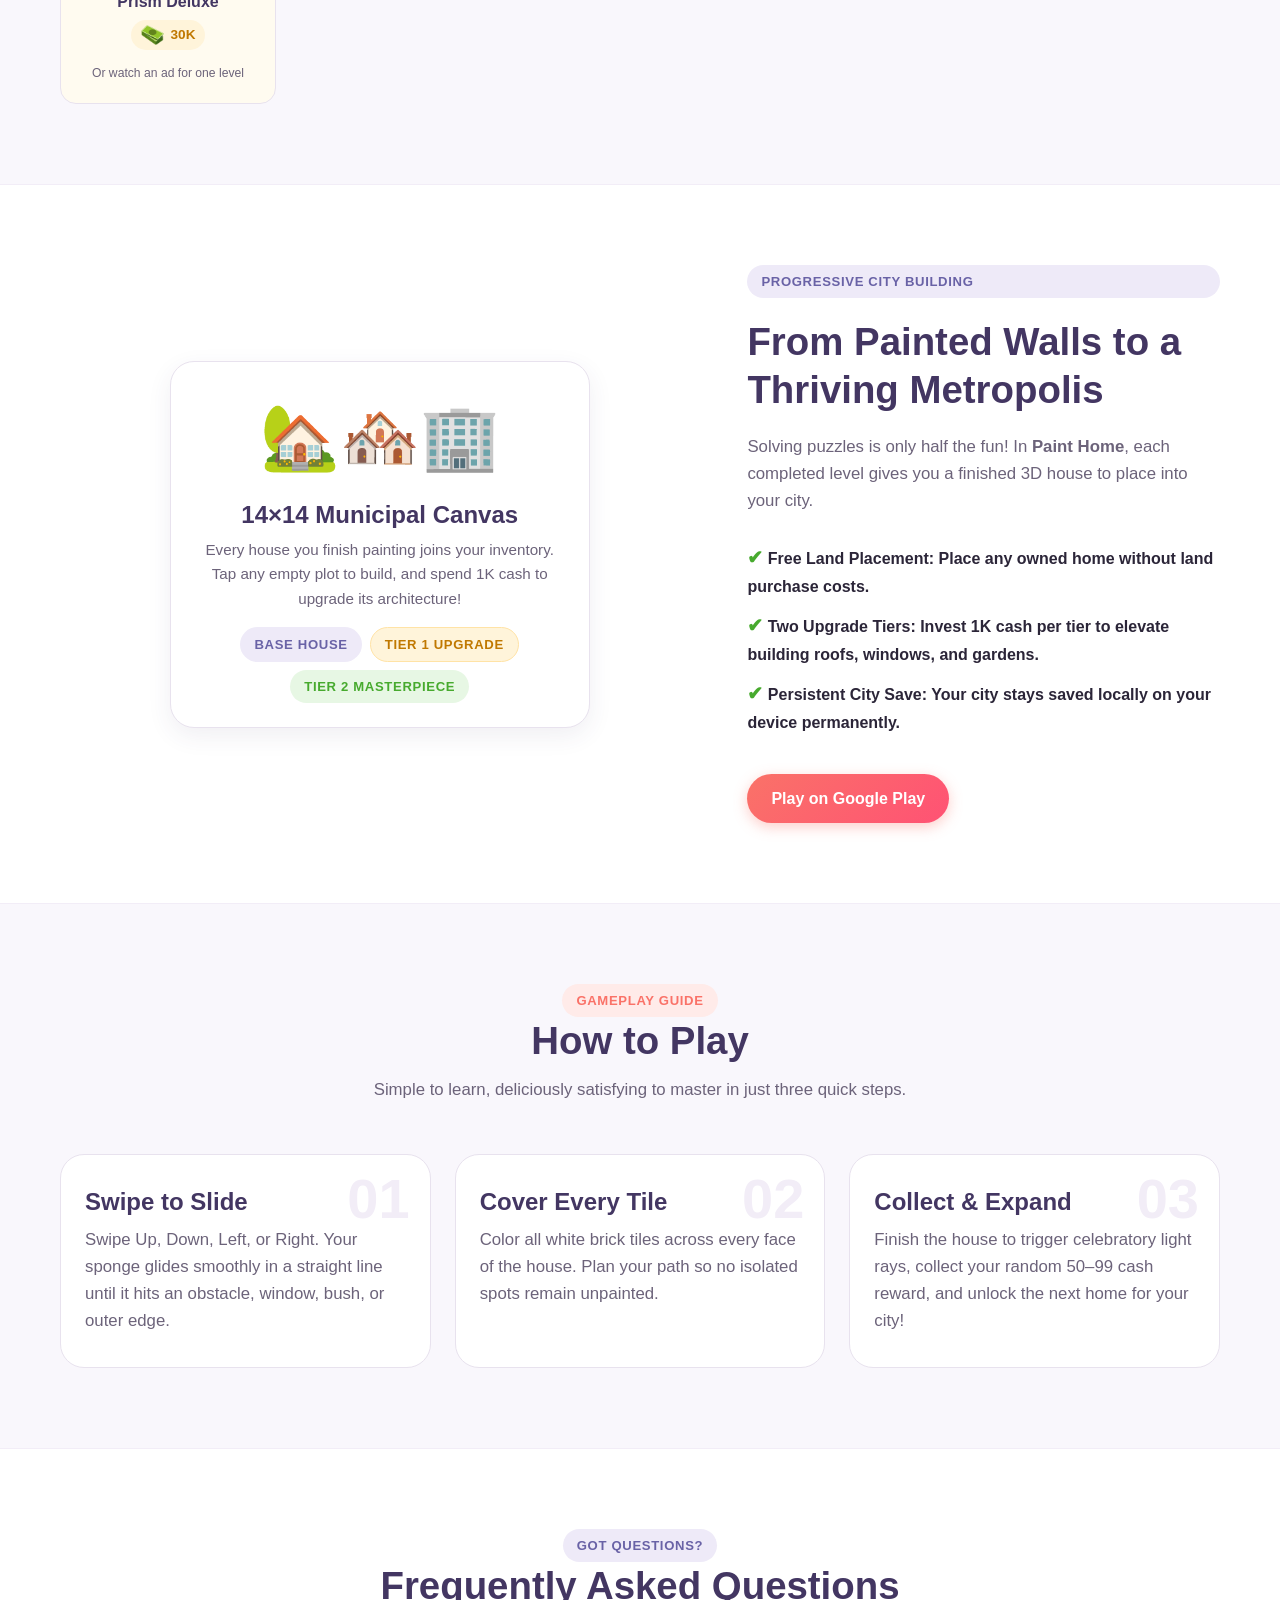
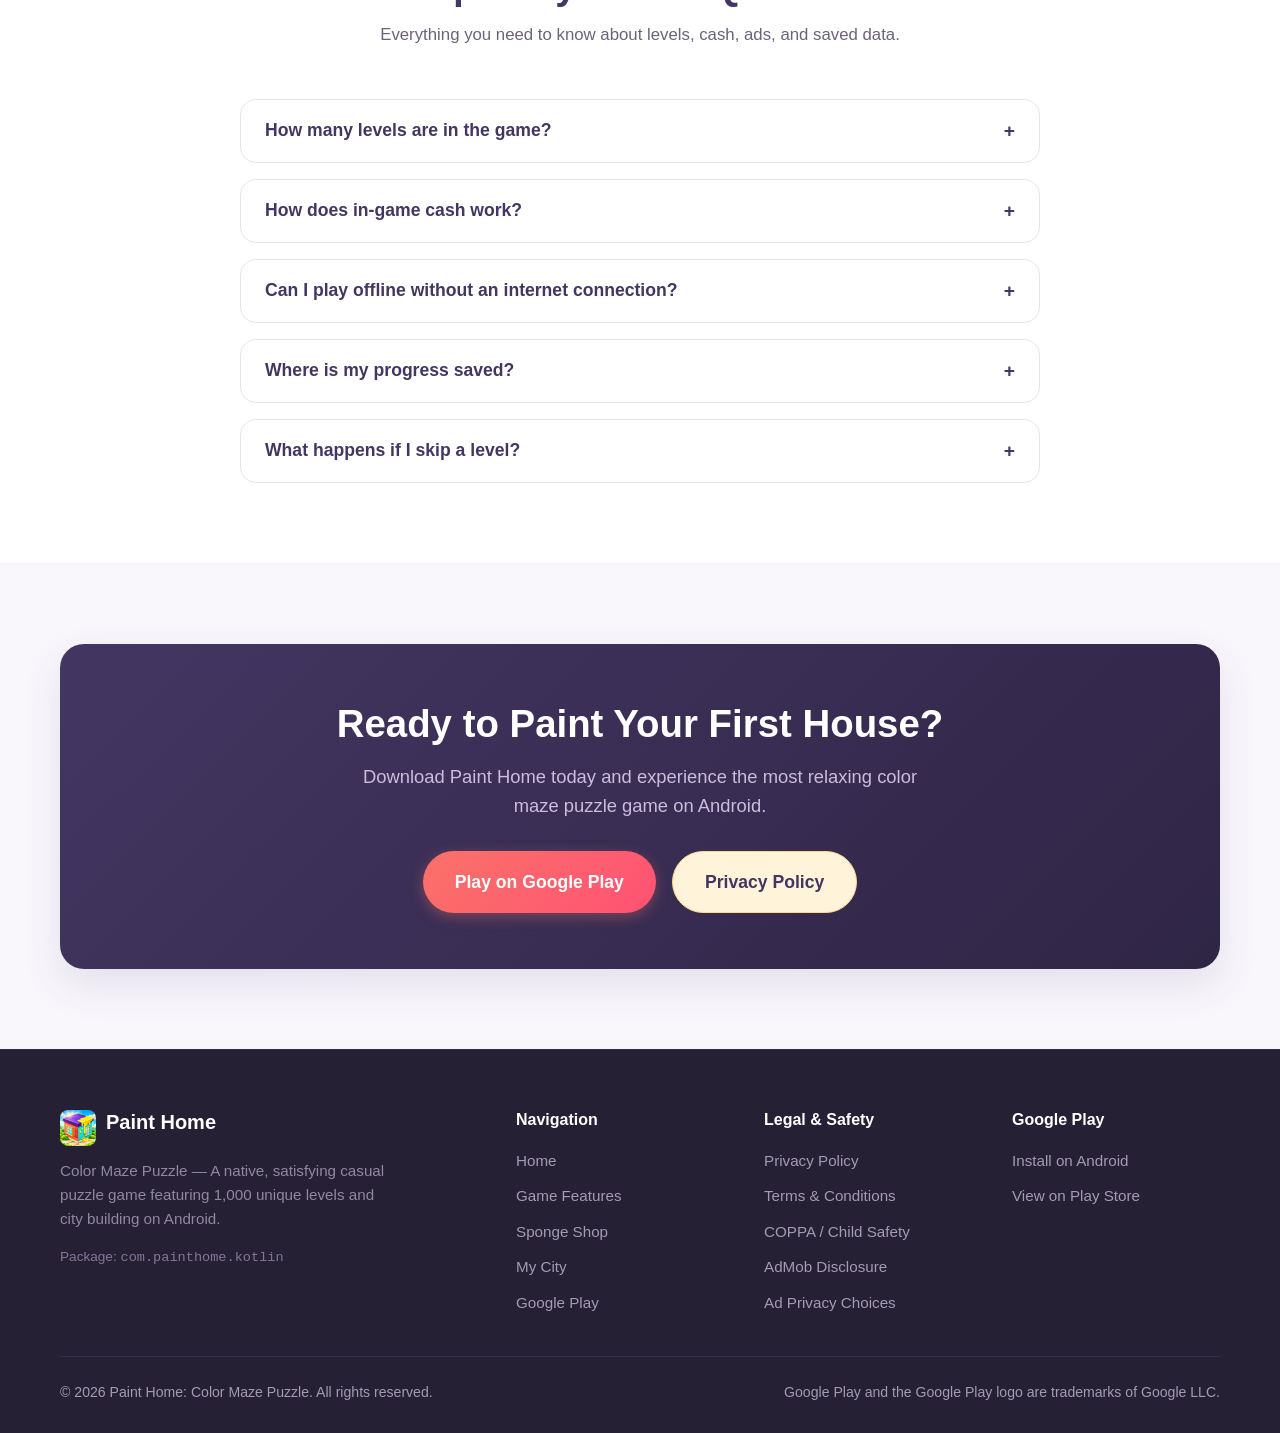
==== commit acd366ec: "Update rewarded ad payout to 4x multiplier across website, privacy policy, and terms" ====
--- a/index.html
+++ b/index.html
@@ -154,7 +154,7 @@
           <div class="feature-icon icon-orange">💰</div>
           <h3>Fair In-Game Economy</h3>
           <p>
-            Earn 50 to 99 cash automatically on every level completion. Watch an optional rewarded ad to double your reward, or try a sponge skin for one level by watching an optional ad.
+            Earn 50 to 99 cash automatically on every level completion. Watch an optional rewarded ad to get 4× your level reward, or try a sponge skin for one level by watching an optional ad.
           </p>
         </div>
 
@@ -309,7 +309,7 @@
           </button>
           <div class="faq-answer">
             <p>
-              Each time you complete a house, you automatically receive a randomized reward between <strong>50 and 99 cash</strong>. You can optionally watch a rewarded video ad on the victory screen to double your earnings to 100–198 cash. Cash has no real-money value and is spent in the Sponge Shop or for City upgrades.
+              Each time you complete a house, you automatically receive a randomized reward between <strong>50 and 99 cash</strong>. You can optionally watch a rewarded video ad on the victory screen to increase your total reward to 4×, or 200–396 cash. Cash has no real-money value and is spent in the Sponge Shop or for City upgrades.
             </p>
           </div>
         </div>
